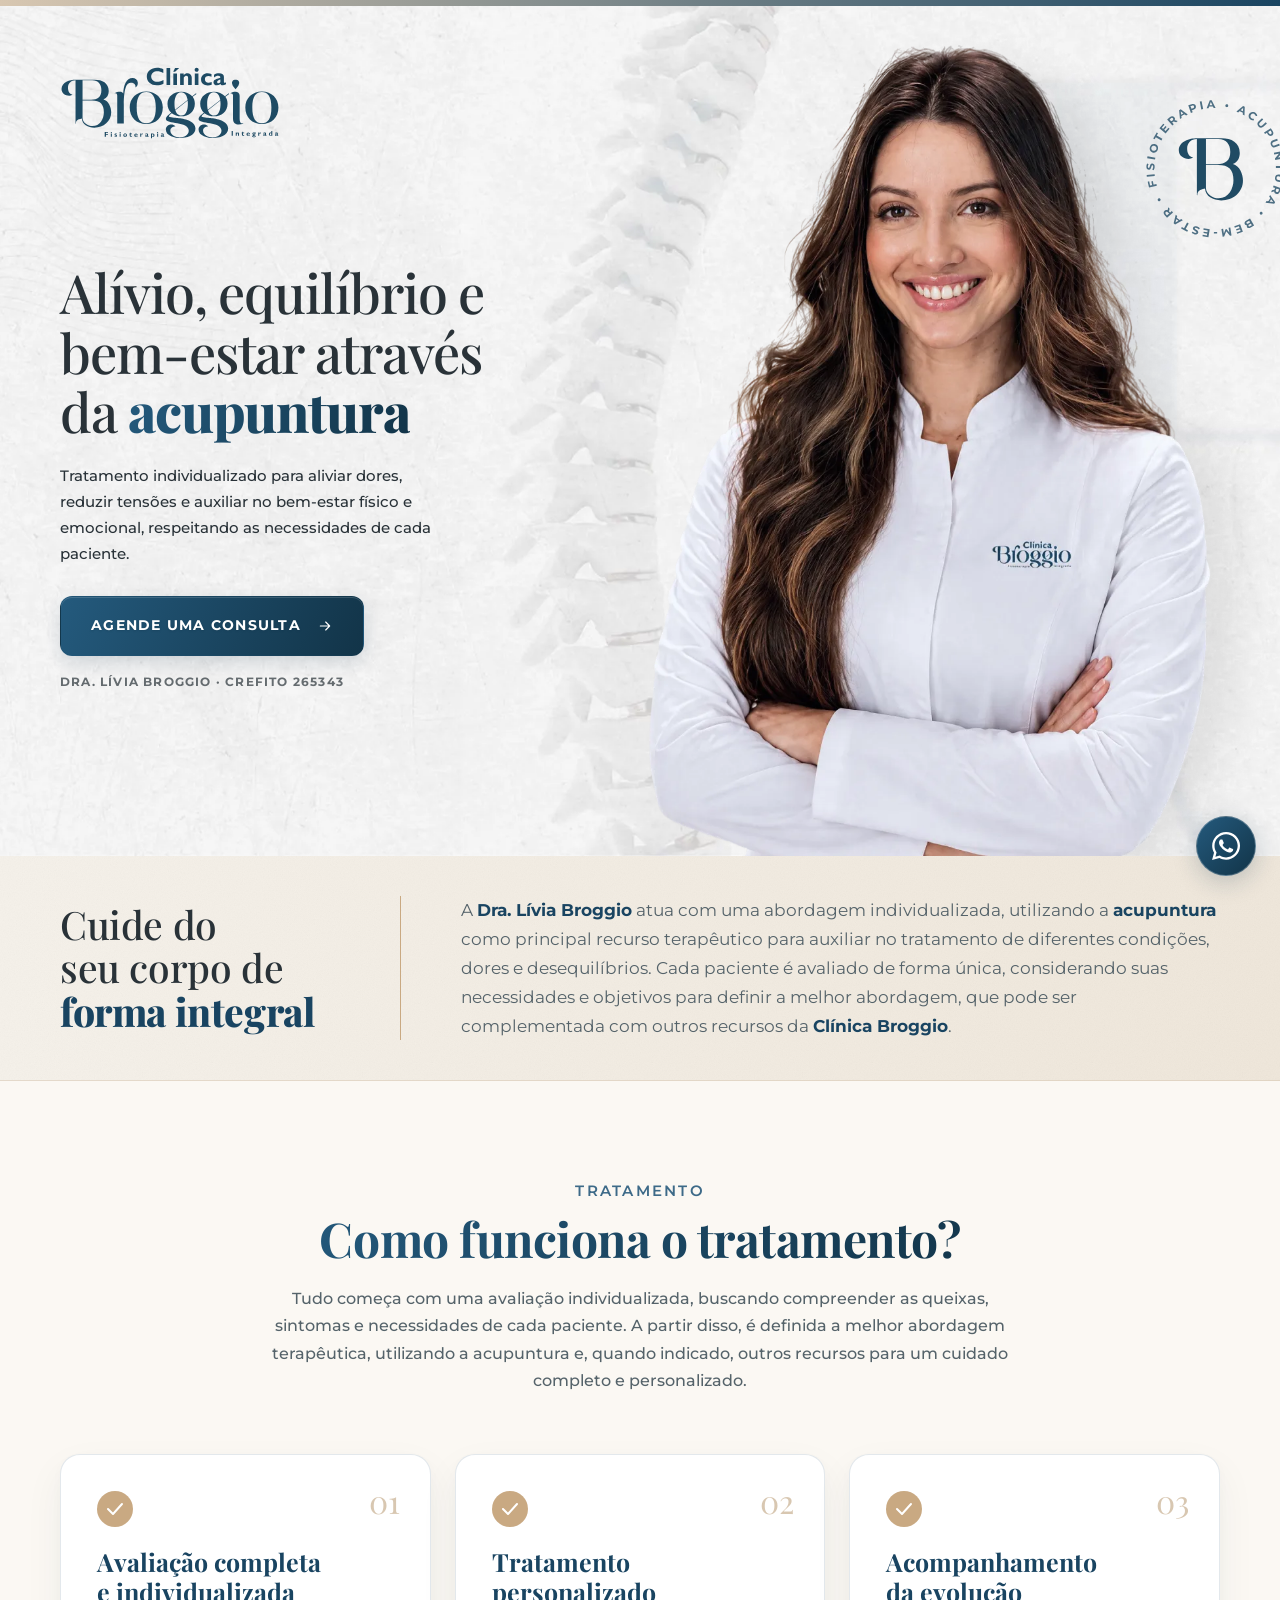
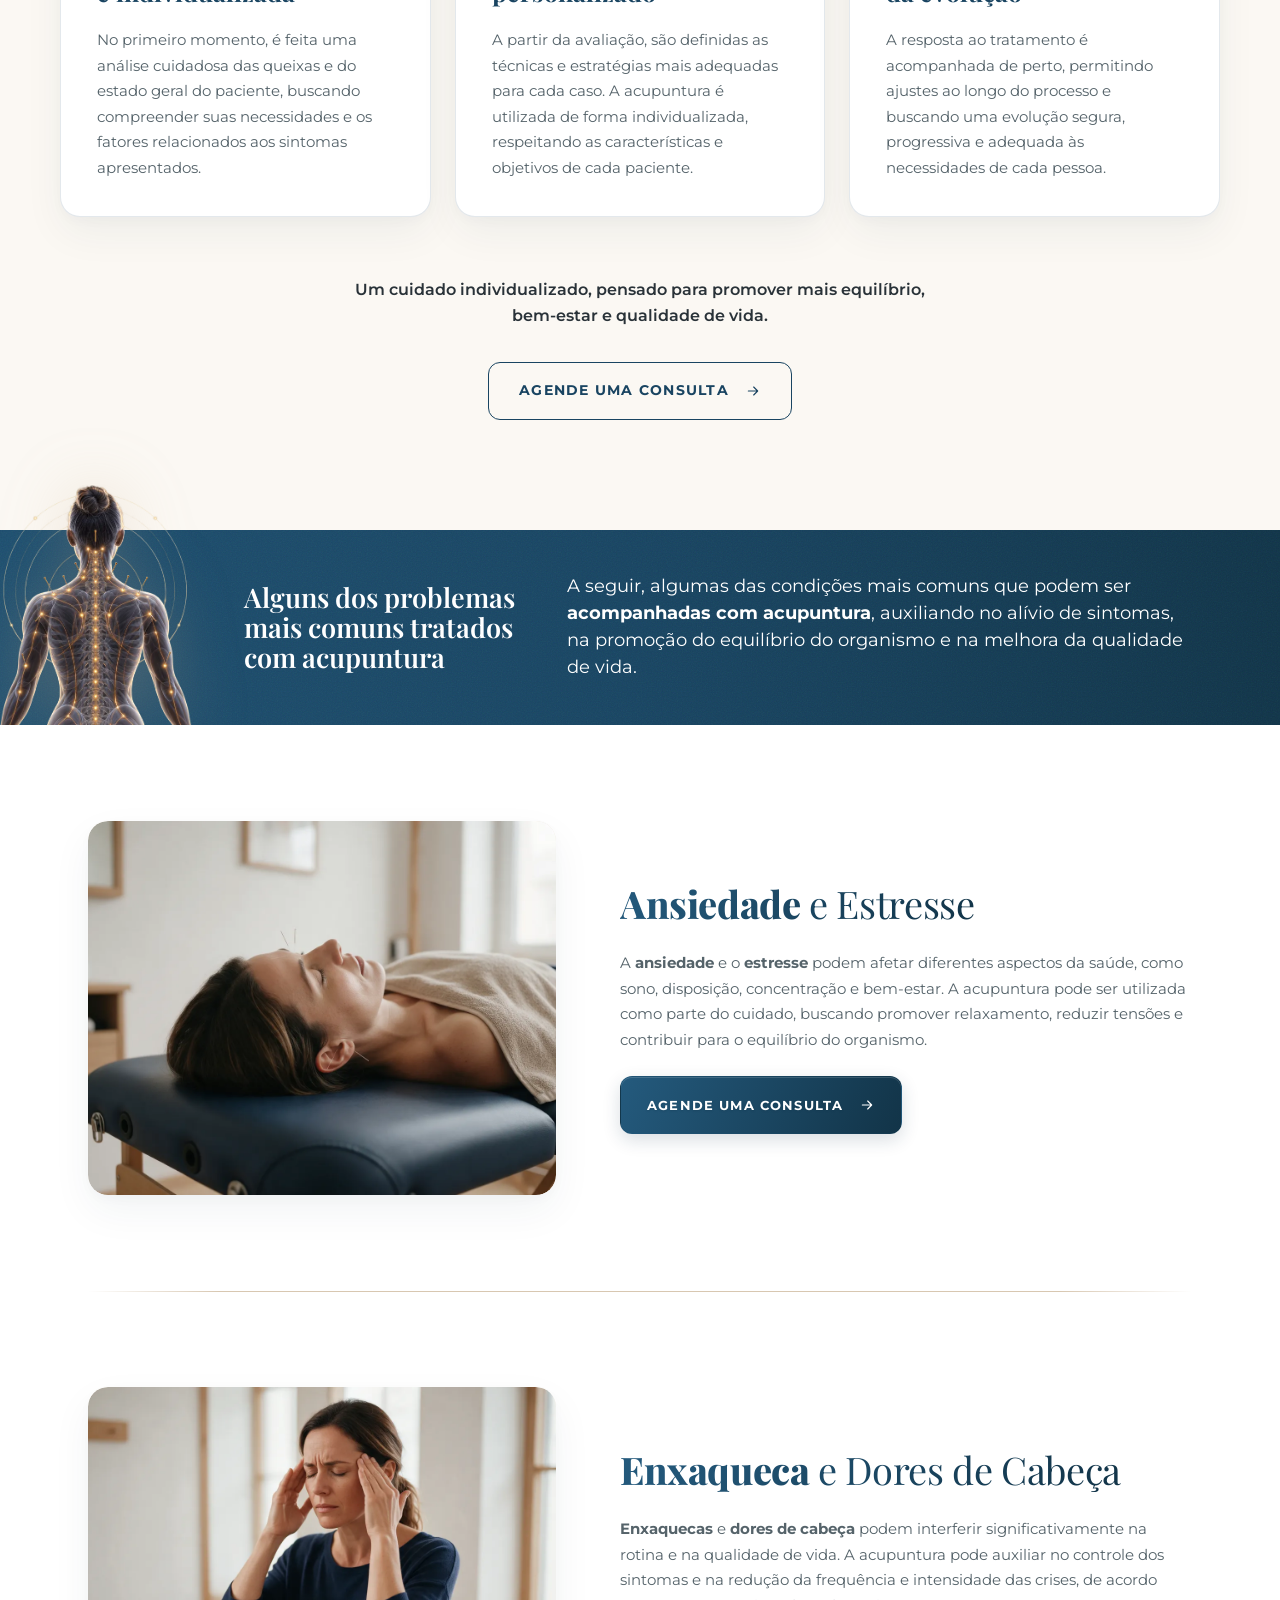
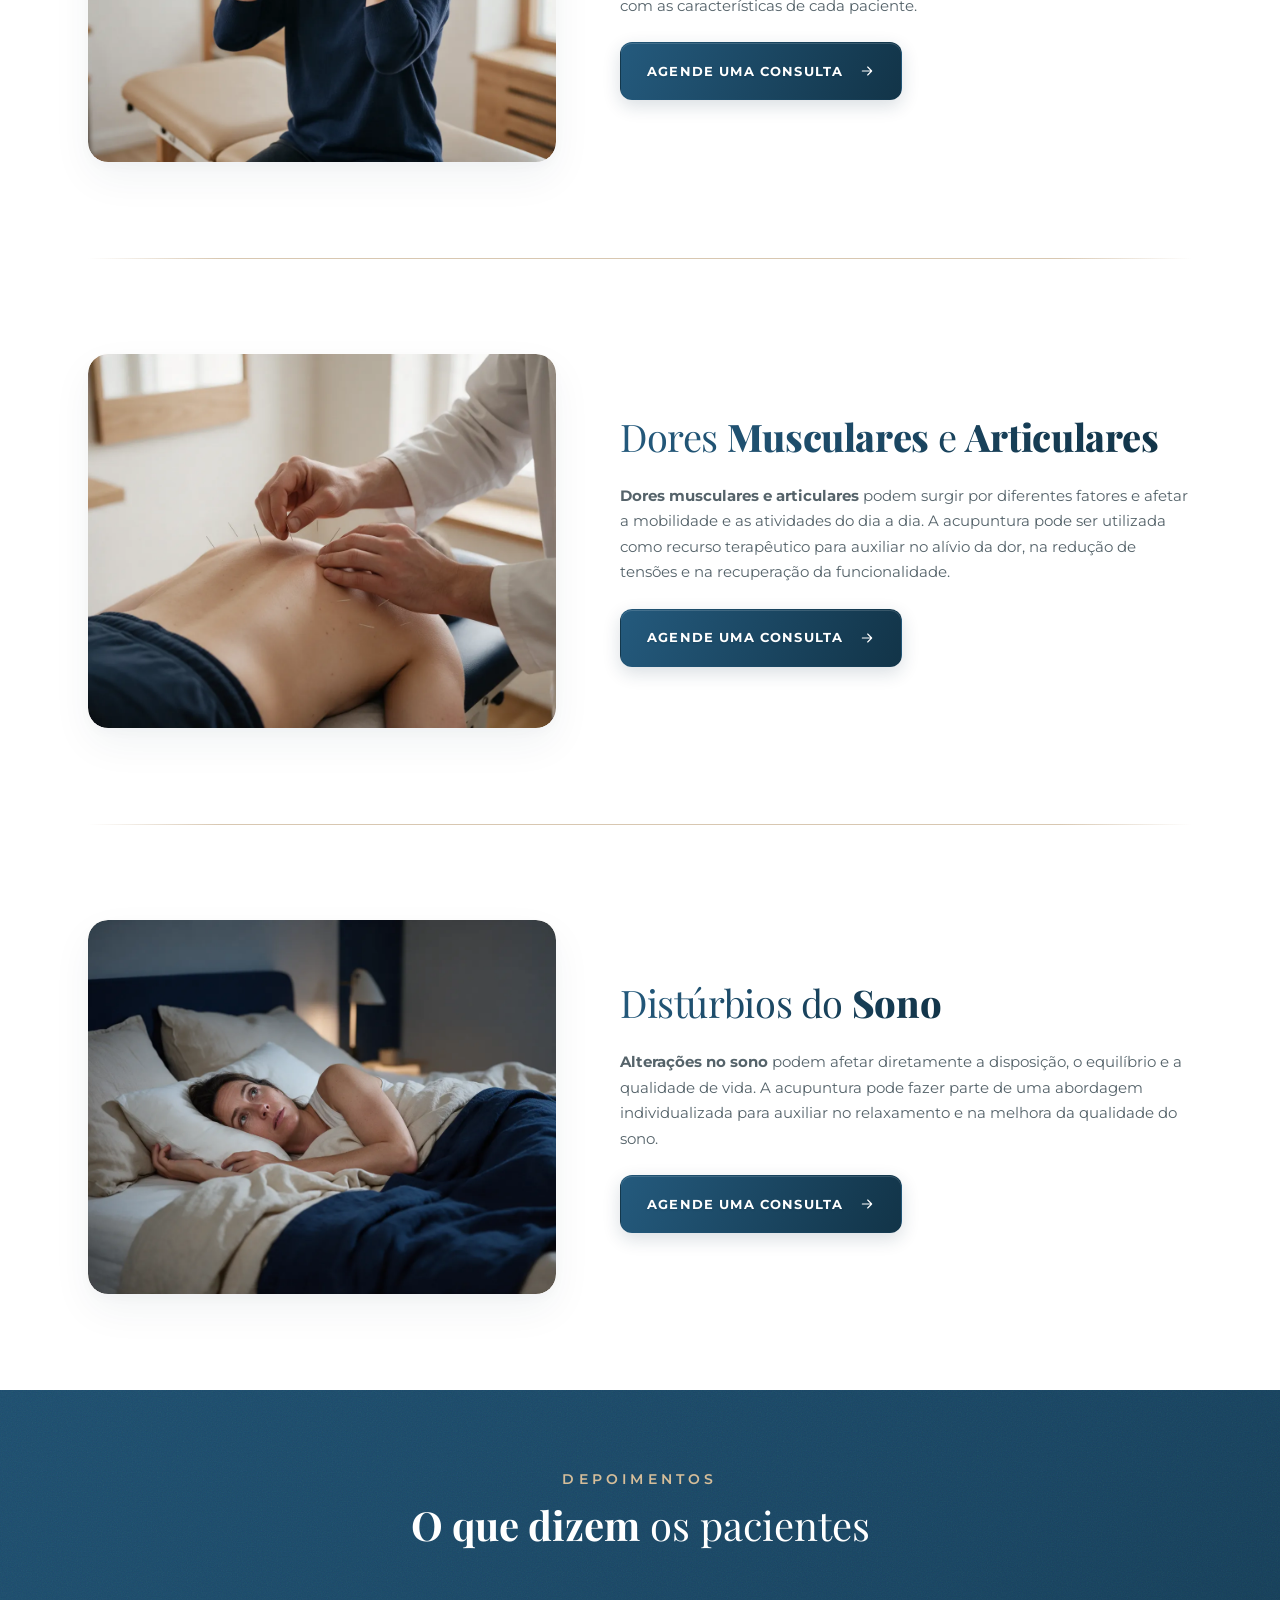
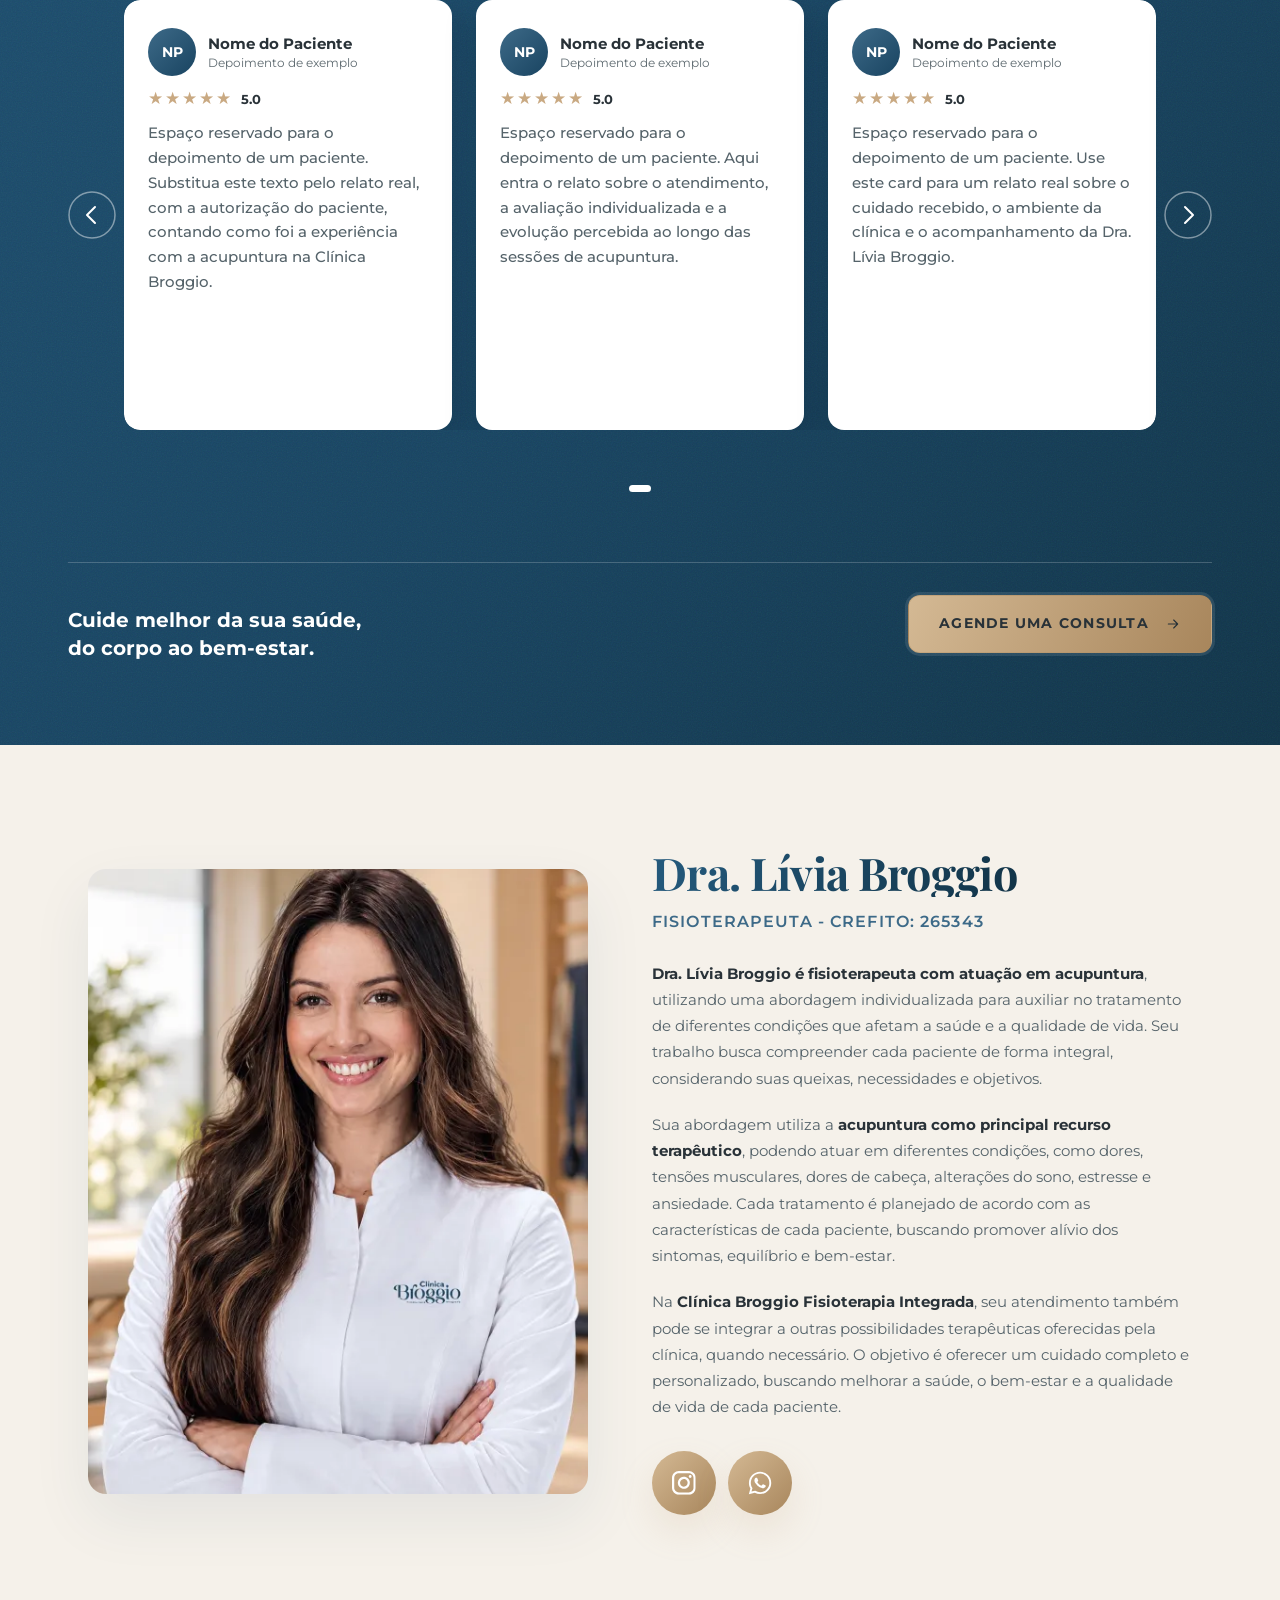
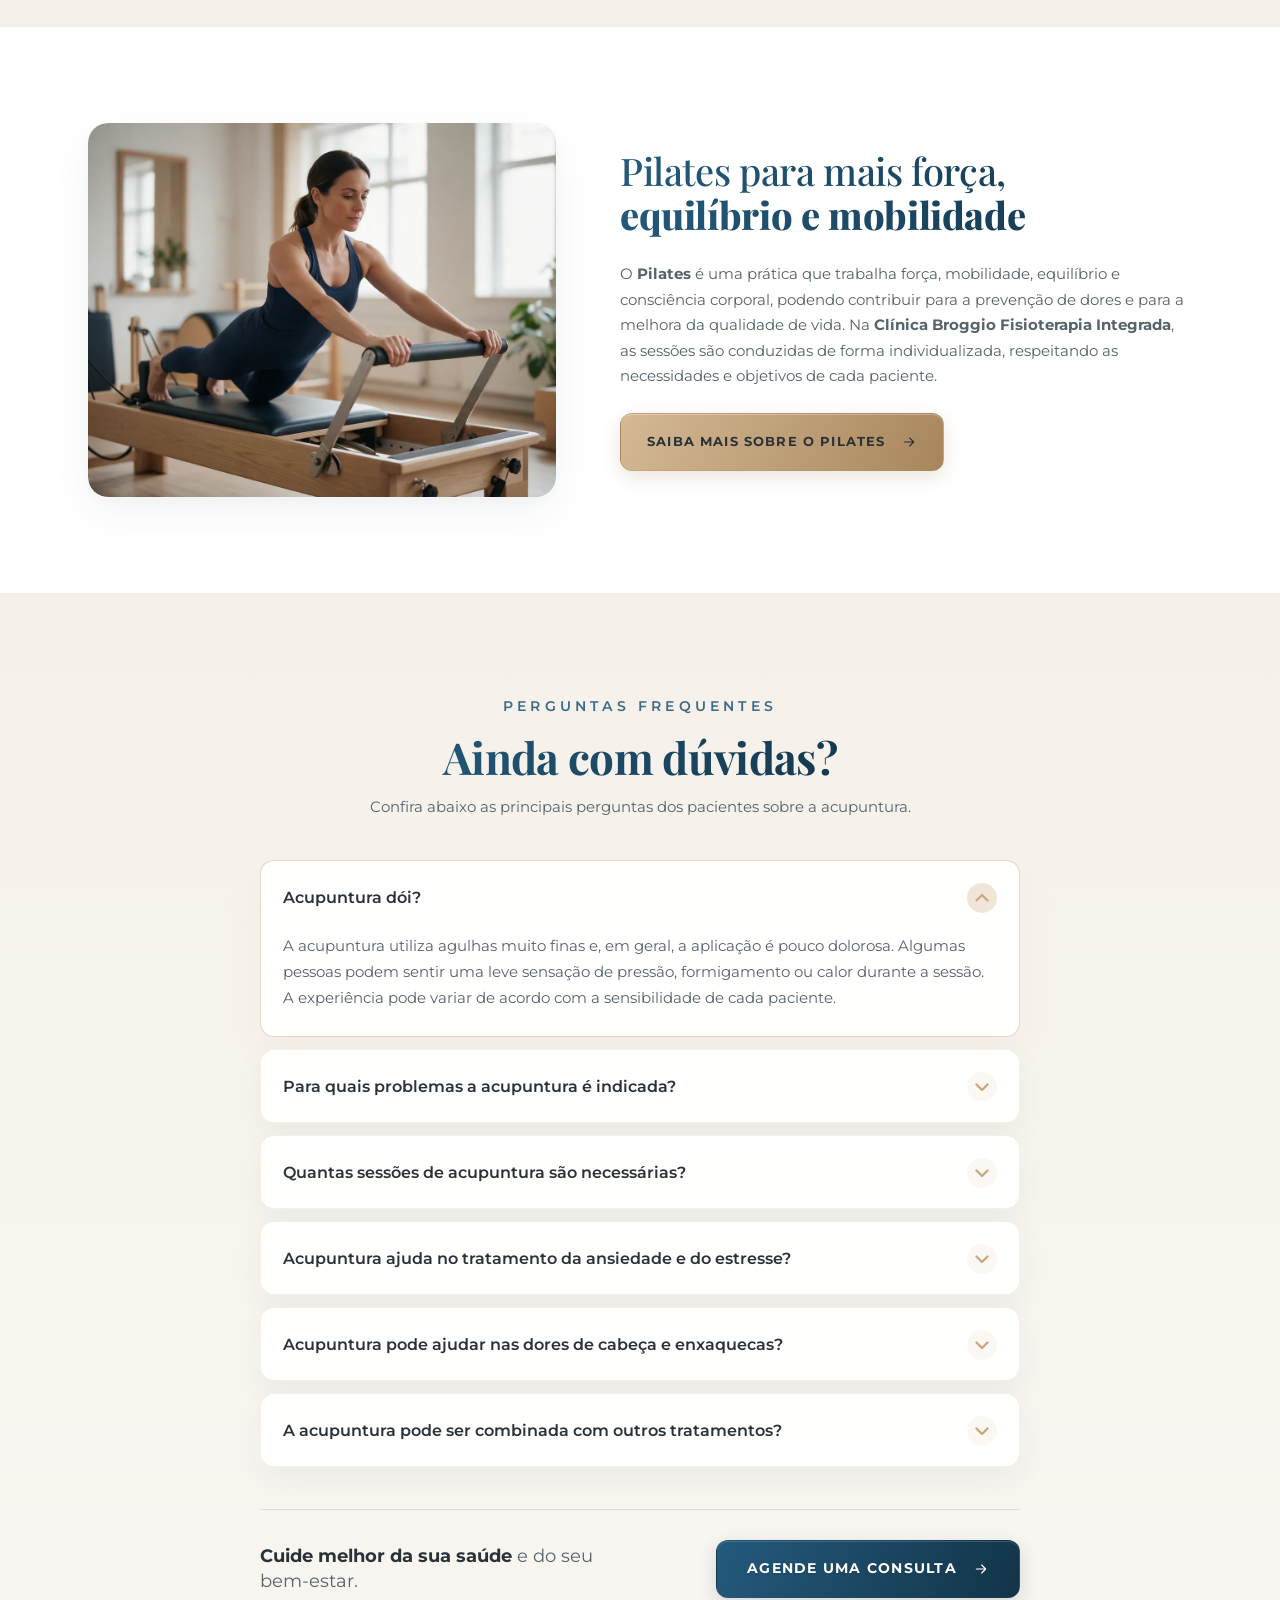
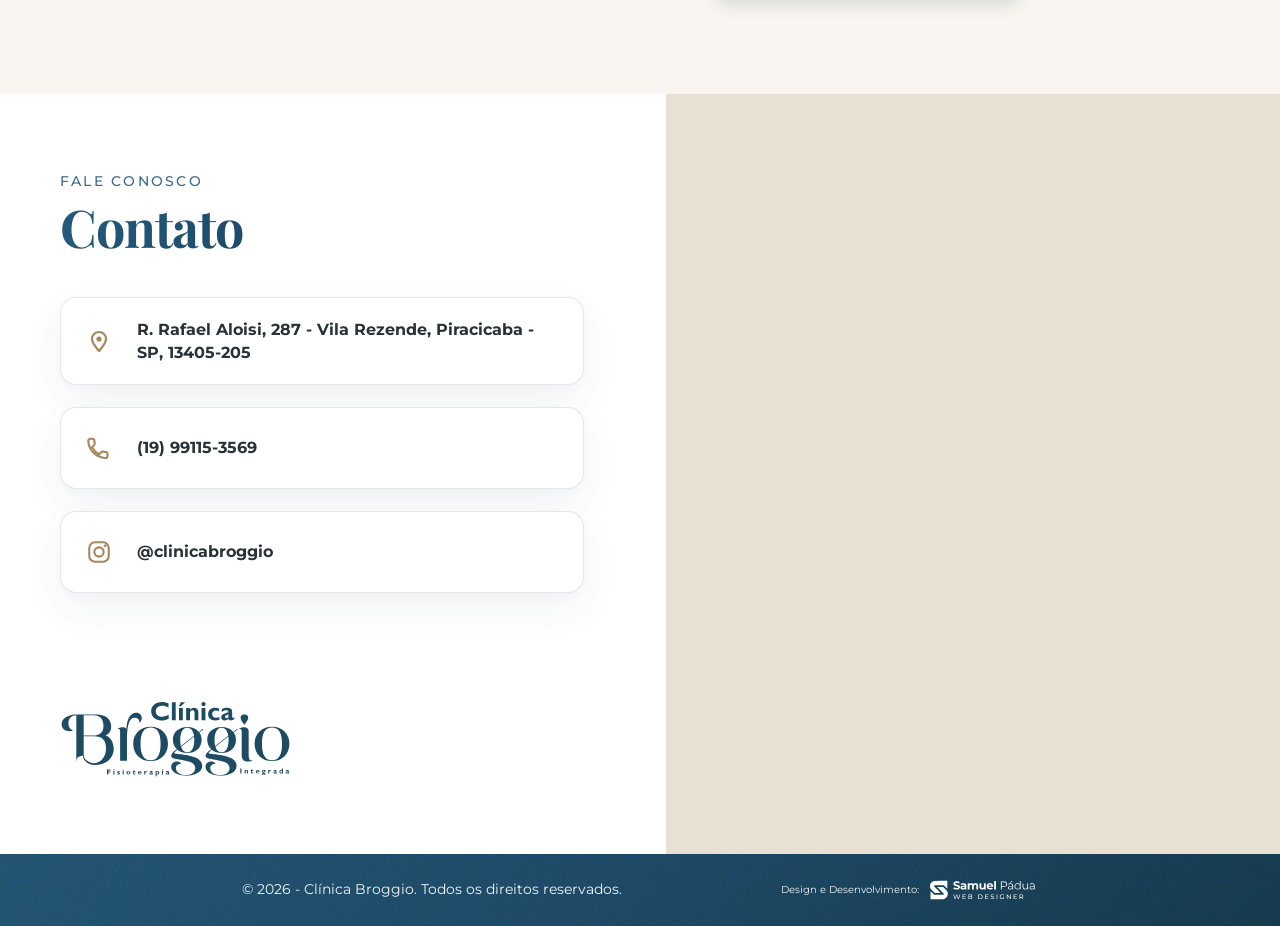
==== acupuntura/index.html @ 984a8316 "feat: página de acupuntura – Dra. Lívia Broggio - Estrutura multipágina (acupuntura/, futuras coluna" ====
<!DOCTYPE html>
<html lang="pt-BR">
<head>
  <meta charset="UTF-8">
  <meta name="viewport" content="width=device-width, initial-scale=1.0">
  <title>Acupuntura em Piracicaba | Dra. Lívia Broggio – Clínica Broggio</title>
  <meta name="description" content="Acupuntura em Piracicaba com a Dra. Lívia Broggio, fisioterapeuta (CREFITO 265343). Tratamento individualizado para ansiedade, estresse, enxaqueca, dores musculares e distúrbios do sono na Clínica Broggio, Vila Rezende.">
  <meta name="robots" content="index,follow">
  <meta property="og:locale" content="pt_BR">
  <meta property="og:type" content="website">
  <meta property="og:site_name" content="Clínica Broggio Fisioterapia Integrada">
  <meta property="og:title" content="Acupuntura em Piracicaba | Dra. Lívia Broggio – Clínica Broggio">
  <meta property="og:description" content="Alívio, equilíbrio e bem-estar através da acupuntura. Tratamento individualizado com a Dra. Lívia Broggio na Clínica Broggio, em Piracicaba - SP.">
  <meta name="twitter:card" content="summary_large_image">
  <meta name="twitter:title" content="Acupuntura em Piracicaba | Dra. Lívia Broggio – Clínica Broggio">
  <meta name="twitter:description" content="Alívio, equilíbrio e bem-estar através da acupuntura. Tratamento individualizado com a Dra. Lívia Broggio na Clínica Broggio, em Piracicaba - SP.">
  <script type="application/ld+json">
    {
      "@context": "https://schema.org",
      "@graph": [
        {
          "@type": "MedicalBusiness",
          "@id": "#business",
          "name": "Clínica Broggio Fisioterapia Integrada",
          "image": "../assets/img/acupuntura/perfil-livia.jpg",
          "telephone": "+55-19-99115-3569",
          "priceRange": "$$",
          "address": {
            "@type": "PostalAddress",
            "streetAddress": "R. Rafael Aloisi, 287 - Vila Rezende",
            "addressLocality": "Piracicaba",
            "addressRegion": "SP",
            "postalCode": "13405-205",
            "addressCountry": "BR"
          },
          "sameAs": [
            "https://www.instagram.com/clinicabroggio/"
          ]
        },
        {
          "@type": "Physician",
          "@id": "#physician",
          "name": "Dra. Lívia Broggio",
          "image": "../assets/img/acupuntura/perfil-livia.jpg",
          "medicalSpecialty": "Physiotherapy",
          "description": "Fisioterapeuta com atuação em acupuntura em Piracicaba - SP, com abordagem individualizada para dores, tensões musculares, dores de cabeça, alterações do sono, estresse e ansiedade.",
          "identifier": {
            "@type": "PropertyValue",
            "propertyID": "CREFITO",
            "value": "265343"
          },
          "worksFor": {
            "@id": "#business"
          }
        },
        {
          "@type": "FAQPage",
          "@id": "#faq",
          "mainEntity": [
            {
              "@type": "Question",
              "name": "Acupuntura dói?",
              "acceptedAnswer": {
                "@type": "Answer",
                "text": "A acupuntura utiliza agulhas muito finas e, em geral, a aplicação é pouco dolorosa. Algumas pessoas podem sentir uma leve sensação de pressão, formigamento ou calor durante a sessão. A experiência pode variar de acordo com a sensibilidade de cada paciente."
              }
            },
            {
              "@type": "Question",
              "name": "Para quais problemas a acupuntura é indicada?",
              "acceptedAnswer": {
                "@type": "Answer",
                "text": "A acupuntura pode ser utilizada como recurso terapêutico em diferentes condições, como dores musculares e articulares, tensões, dores de cabeça e enxaquecas, alterações do sono, estresse e ansiedade. A indicação é definida após a avaliação individual, considerando as queixas, o histórico e os objetivos de cada paciente."
              }
            },
            {
              "@type": "Question",
              "name": "Quantas sessões de acupuntura são necessárias?",
              "acceptedAnswer": {
                "@type": "Answer",
                "text": "O número de sessões varia de acordo com a condição tratada, o tempo de evolução dos sintomas e a resposta individual ao tratamento. Após a avaliação, é definido um plano de acompanhamento, que pode ser ajustado ao longo do processo conforme a evolução de cada paciente."
              }
            },
            {
              "@type": "Question",
              "name": "Acupuntura ajuda no tratamento da ansiedade e do estresse?",
              "acceptedAnswer": {
                "@type": "Answer",
                "text": "A acupuntura pode fazer parte do cuidado de pessoas com ansiedade e estresse, contribuindo para o relaxamento, a redução de tensões e a sensação de bem-estar. Ela atua de forma complementar e não substitui o acompanhamento médico ou psicológico quando este é necessário."
              }
            },
            {
              "@type": "Question",
              "name": "Acupuntura pode ajudar nas dores de cabeça e enxaquecas?",
              "acceptedAnswer": {
                "@type": "Answer",
                "text": "Sim. A acupuntura pode ser utilizada para auxiliar no controle das dores de cabeça e enxaquecas, buscando reduzir a frequência e a intensidade das crises. A resposta varia de pessoa para pessoa, por isso a avaliação individual é fundamental para definir a melhor abordagem."
              }
            },
            {
              "@type": "Question",
              "name": "A acupuntura pode ser combinada com outros tratamentos?",
              "acceptedAnswer": {
                "@type": "Answer",
                "text": "Sim. A acupuntura pode ser integrada a outros recursos terapêuticos, como a fisioterapia e o Pilates, e também a tratamentos médicos em andamento. Na Clínica Broggio, quando indicado, o cuidado é planejado de forma integrada para oferecer um acompanhamento mais completo."
              }
            }
          ]
        }
      ]
    }
  </script>
  <link rel="icon" type="image/svg+xml" href="../assets/brand/iso.svg">
  <link rel="preconnect" href="https://fonts.googleapis.com">
  <link rel="preconnect" href="https://fonts.gstatic.com" crossorigin>
  <link rel="preload" href="https://fonts.googleapis.com/css2?family=Montserrat:wght@400;500;600;700;800&family=Playfair+Display:wght@400;500;600;700;800&display=swap" as="style" onload="this.onload=null;this.rel='stylesheet'">
  <noscript><link rel="stylesheet" href="https://fonts.googleapis.com/css2?family=Montserrat:wght@400;500;600;700;800&family=Playfair+Display:wght@400;500;600;700;800&display=swap"></noscript>
  <link rel="stylesheet" href="../assets/css/style.css">
</head>
<body>
  <a class="skip-link" href="#conteudo">Pular para o conteúdo</a>

  <!-- Borda superior gradiente -->
  <div class="top-bar"></div>

  <!-- ======================== HERO ======================== -->
  <main id="conteudo">
  <section class="hero">
    <div class="hero-bg"></div>

    <div class="hero-inner">
      <!-- Logo -->
      <header class="hero-header">
        <img src="../assets/brand/logo.svg" class="logo" alt="Clínica Broggio Fisioterapia Integrada" width="266" height="90">
      </header>

      <!-- Conteúdo principal -->
      <div class="hero-content">

        <!-- Coluna esquerda: texto + CTA -->
        <div class="hero-left">
          <h1>
            Alívio, equilíbrio e<br>
            bem-estar através<br>
            da <span class="gradient-text">acupuntura</span>
          </h1>

          <p class="subtext">
            Tratamento individualizado para aliviar dores, reduzir tensões e auxiliar no bem-estar físico e emocional, respeitando as necessidades de cada paciente.
          </p>

          <a href="https://wa.me/5519991153569?text=Ol%C3%A1!%20Gostaria%20de%20agendar%20uma%20consulta%20de%20acupuntura%20com%20a%20Dra.%20L%C3%ADvia%20Broggio." class="btn-cta" target="_blank" rel="noopener">
            Agende uma Consulta
          </a>

          <p class="crefito">Dra. Lívia Broggio &middot; CREFITO 265343</p>
        </div>

        <!-- Coluna direita: foto -->
        <div class="hero-right">
          <div class="stamp-wrapper">
            <img src="../assets/brand/stamp-txt.svg" class="stamp-txt" alt="">
            <img src="../assets/brand/iso.svg" class="stamp-iso" alt="">
          </div>
          <picture>
            <source type="image/webp" srcset="../assets/img/acupuntura/dra-livia.webp">
            <img src="../assets/img/acupuntura/dra-livia.png" class="doctor-img" alt="Dra. Lívia Broggio, fisioterapeuta com atuação em acupuntura" width="1113" height="1251" fetchpriority="high">
          </picture>
        </div>

      </div>
    </div>
  </section>
  <!-- ======================== /HERO ======================== -->

  <!-- ======================== INTRO BLOCK ======================== -->
  <section class="intro-block">
    <div class="intro-inner">

      <div class="intro-left">
        <h2>Cuide do seu corpo de <strong>forma integral</strong></h2>
      </div>

      <div class="intro-right">
        <p>
          A <strong>Dra. Lívia Broggio</strong> atua com uma abordagem individualizada, utilizando a <strong>acupuntura</strong> como principal recurso terapêutico para auxiliar no tratamento de diferentes condições, dores e desequilíbrios. Cada paciente é avaliado de forma única, considerando suas necessidades e objetivos para definir a melhor abordagem, que pode ser complementada com outros recursos da <strong>Clínica Broggio</strong>.
        </p>
      </div>

    </div>
  </section>
  <!-- ======================== /INTRO BLOCK ======================== -->

  <!-- ======================== TREATMENT BLOCK ======================== -->
  <section class="treatment-block">
    <div class="treatment-inner">

      <div class="treatment-header">
        <span class="tagline">Tratamento</span>
        <h2 class="treatment-title">Como funciona o tratamento?</h2>
        <p class="treatment-desc">Tudo começa com uma avaliação individualizada, buscando compreender as queixas, sintomas e necessidades de cada paciente. A partir disso, é definida a melhor abordagem terapêutica, utilizando a acupuntura e, quando indicado, outros recursos para um cuidado completo e personalizado.</p>
      </div>

      <div class="cards-grid">

        <div class="card">
          <div class="card-icon">
            <svg width="36" height="36" viewBox="0 0 36 36" fill="none" xmlns="http://www.w3.org/2000/svg">
              <circle cx="18" cy="18" r="18" fill="#C9A982"/>
              <path d="M11 18l5 5 9-10" stroke="#FFFFFF" stroke-width="2" stroke-linecap="round" stroke-linejoin="round"/>
            </svg>
          </div>
          <h3>Avaliação completa <br>e individualizada</h3>
          <p>No primeiro momento, é feita uma análise cuidadosa das queixas e do estado geral do paciente, buscando compreender suas necessidades e os fatores relacionados aos sintomas apresentados.</p>
        </div>

        <div class="card">
          <div class="card-icon">
            <svg width="36" height="36" viewBox="0 0 36 36" fill="none" xmlns="http://www.w3.org/2000/svg">
              <circle cx="18" cy="18" r="18" fill="#C9A982"/>
              <path d="M11 18l5 5 9-10" stroke="#FFFFFF" stroke-width="2" stroke-linecap="round" stroke-linejoin="round"/>
            </svg>
          </div>
          <h3>Tratamento <br>personalizado</h3>
          <p>A partir da avaliação, são definidas as técnicas e estratégias mais adequadas para cada caso. A acupuntura é utilizada de forma individualizada, respeitando as características e objetivos de cada paciente.</p>
        </div>

        <div class="card">
          <div class="card-icon">
            <svg width="36" height="36" viewBox="0 0 36 36" fill="none" xmlns="http://www.w3.org/2000/svg">
              <circle cx="18" cy="18" r="18" fill="#C9A982"/>
              <path d="M11 18l5 5 9-10" stroke="#FFFFFF" stroke-width="2" stroke-linecap="round" stroke-linejoin="round"/>
            </svg>
          </div>
          <h3>Acompanhamento <br>da evolução</h3>
          <p>A resposta ao tratamento é acompanhada de perto, permitindo ajustes ao longo do processo e buscando uma evolução segura, progressiva e adequada às necessidades de cada pessoa.</p>
        </div>

      </div>

      <div class="treatment-footer">
        <p>Um cuidado individualizado, pensado para promover mais equilíbrio, <br>bem-estar e qualidade de vida.</p>
        <a href="https://wa.me/5519991153569?text=Ol%C3%A1!%20Gostaria%20de%20agendar%20uma%20consulta%20de%20acupuntura%20com%20a%20Dra.%20L%C3%ADvia%20Broggio." class="btn-cta btn-cta--center btn-cta--outline" target="_blank" rel="noopener">
          Agende uma Consulta
        </a>
      </div>

    </div>
  </section>
  <!-- ======================== /TREATMENT BLOCK ======================== -->

  <!-- ======================== PROBLEMS BLOCK ======================== -->
  <section class="problems-block">
    <div class="problems-grain"></div>

    <div class="problems-inner">
      <div class="problems-img-col">
        <picture>
          <source type="image/webp" srcset="../assets/img/acupuntura/problemas-acupuntura.webp">
          <img src="../assets/img/acupuntura/problemas-acupuntura.png" class="problems-img" alt="Pontos de acupuntura ao longo do pescoço, ombros e coluna" width="449" height="560" loading="lazy">
        </picture>
      </div>

      <h2 class="problems-headline">Alguns dos problemas<br>mais comuns tratados<br>com acupuntura</h2>

      <p class="problems-body">A seguir, algumas das condições mais comuns que podem ser <strong>acompanhadas com acupuntura</strong>, auxiliando no alívio de sintomas, na promoção do equilíbrio do organismo e na melhora da qualidade de vida.</p>
    </div>
  </section>
  <!-- ======================== /PROBLEMS BLOCK ======================== -->

  <!-- ======================== ANSIEDADE BLOCK ======================== -->
  <section class="condition-block">
    <div class="condition-inner">

      <div class="condition-media">
        <picture>
          <source type="image/webp" srcset="../assets/img/acupuntura/ansiedade.webp">
          <img src="../assets/img/acupuntura/ansiedade.jpg" class="condition-img" alt="Paciente relaxada durante sessão de acupuntura para ansiedade e estresse" width="1200" height="900" loading="lazy">
        </picture>
      </div>

      <div class="condition-text">
        <h2 class="condition-title"><strong>Ansiedade</strong> e Estresse</h2>
        <p class="condition-body">A <strong>ansiedade</strong> e o <strong>estresse</strong> podem afetar diferentes aspectos da saúde, como sono, disposição, concentração e bem-estar. A acupuntura pode ser utilizada como parte do cuidado, buscando promover relaxamento, reduzir tensões e contribuir para o equilíbrio do organismo.</p>
        <a href="https://wa.me/5519991153569?text=Ol%C3%A1!%20Gostaria%20de%20agendar%20uma%20consulta%20de%20acupuntura%20com%20a%20Dra.%20L%C3%ADvia%20Broggio." class="btn-cta" target="_blank" rel="noopener">
          Agende uma Consulta
        </a>
      </div>

    </div>
  </section>
  <!-- ======================== /ANSIEDADE BLOCK ======================== -->

  <!-- ======================== ENXAQUECA BLOCK ======================== -->
  <section class="condition-block">
    <div class="condition-inner">

      <div class="condition-media">
        <picture>
          <source type="image/webp" srcset="../assets/img/acupuntura/enxaqueca.webp">
          <img src="../assets/img/acupuntura/enxaqueca.jpg" class="condition-img" alt="Mulher com dor de cabeça pressionando as têmporas" width="1200" height="900" loading="lazy">
        </picture>
      </div>

      <div class="condition-text">
        <h2 class="condition-title"><strong>Enxaqueca</strong> e Dores de Cabeça</h2>
        <p class="condition-body"><strong>Enxaquecas</strong> e <strong>dores de cabeça</strong> podem interferir significativamente na rotina e na qualidade de vida. A acupuntura pode auxiliar no controle dos sintomas e na redução da frequência e intensidade das crises, de acordo com as características de cada paciente.</p>
        <a href="https://wa.me/5519991153569?text=Ol%C3%A1!%20Gostaria%20de%20agendar%20uma%20consulta%20de%20acupuntura%20com%20a%20Dra.%20L%C3%ADvia%20Broggio." class="btn-cta" target="_blank" rel="noopener">
          Agende uma Consulta
        </a>
      </div>

    </div>
  </section>
  <!-- ======================== /ENXAQUECA BLOCK ======================== -->

  <!-- ======================== DORES MUSCULARES BLOCK ======================== -->
  <section class="condition-block">
    <div class="condition-inner">

      <div class="condition-media">
        <picture>
          <source type="image/webp" srcset="../assets/img/acupuntura/dores-musculares.webp">
          <img src="../assets/img/acupuntura/dores-musculares.jpg" class="condition-img" alt="Aplicação de agulhas de acupuntura nos ombros e costas" width="1200" height="900" loading="lazy">
        </picture>
      </div>

      <div class="condition-text">
        <h2 class="condition-title">Dores <strong>Musculares</strong> e <strong>Articulares</strong></h2>
        <p class="condition-body"><strong>Dores musculares e articulares</strong> podem surgir por diferentes fatores e afetar a mobilidade e as atividades do dia a dia. A acupuntura pode ser utilizada como recurso terapêutico para auxiliar no alívio da dor, na redução de tensões e na recuperação da funcionalidade.</p>
        <a href="https://wa.me/5519991153569?text=Ol%C3%A1!%20Gostaria%20de%20agendar%20uma%20consulta%20de%20acupuntura%20com%20a%20Dra.%20L%C3%ADvia%20Broggio." class="btn-cta" target="_blank" rel="noopener">
          Agende uma Consulta
        </a>
      </div>

    </div>
  </section>
  <!-- ======================== /DORES MUSCULARES BLOCK ======================== -->

  <!-- ======================== SONO BLOCK ======================== -->
  <section class="condition-block">
    <div class="condition-inner">

      <div class="condition-media">
        <picture>
          <source type="image/webp" srcset="../assets/img/acupuntura/sono.webp">
          <img src="../assets/img/acupuntura/sono.jpg" class="condition-img" alt="Mulher acordada na cama durante a noite, com dificuldade para dormir" width="1200" height="900" loading="lazy">
        </picture>
      </div>

      <div class="condition-text">
        <h2 class="condition-title">Distúrbios do <strong>Sono</strong></h2>
        <p class="condition-body"><strong>Alterações no sono</strong> podem afetar diretamente a disposição, o equilíbrio e a qualidade de vida. A acupuntura pode fazer parte de uma abordagem individualizada para auxiliar no relaxamento e na melhora da qualidade do sono.</p>
        <a href="https://wa.me/5519991153569?text=Ol%C3%A1!%20Gostaria%20de%20agendar%20uma%20consulta%20de%20acupuntura%20com%20a%20Dra.%20L%C3%ADvia%20Broggio." class="btn-cta" target="_blank" rel="noopener">
          Agende uma Consulta
        </a>
      </div>

    </div>
  </section>
  <!-- ======================== /SONO BLOCK ======================== -->

  <!-- ======================== REVIEWS BLOCK ======================== -->
  <section class="reviews-block">
    <div class="reviews-grain"></div>
    <div class="reviews-inner">

      <div class="reviews-header">
        <span class="reviews-tagline">Depoimentos</span>
        <h2 class="reviews-title"><strong>O que dizem</strong> os pacientes</h2>
      </div>

      <div class="reviews-carousel" role="region" aria-roledescription="carrossel" aria-label="Depoimentos de pacientes" tabindex="0">
        <button class="carousel-btn carousel-btn--prev" aria-label="Anterior">
          <svg width="48" height="48" viewBox="0 0 48 48" fill="none" xmlns="http://www.w3.org/2000/svg">
            <circle cx="24" cy="24" r="23" stroke="rgba(255,255,255,0.45)" stroke-width="1.5"/>
            <path d="M27 16l-8 8 8 8" stroke="white" stroke-width="2" stroke-linecap="round" stroke-linejoin="round"/>
          </svg>
        </button>

        <div class="carousel-viewport">
          <div class="reviews-track">

            <!-- EXEMPLO: substituir por depoimento real (nome, iniciais e texto) -->
            <article class="review-card">
              <div class="rc-header">
                <div class="rc-avatar">NP</div>
                <div class="rc-info">
                  <strong class="rc-name">Nome do Paciente</strong>
                  <span class="rc-count">Depoimento de exemplo</span>
                </div>
              </div>
              <div class="rc-stars" aria-label="5 estrelas">
                <span class="rc-stars-icons" aria-hidden="true">★★★★★</span>
                <span class="rc-rating">5.0</span>
              </div>
              <p class="rc-text is-clamped">Espaço reservado para o depoimento de um paciente. Substitua este texto pelo relato real, com a autorização do paciente, contando como foi a experiência com a acupuntura na Clínica Broggio.</p>
              <button class="rc-read-more" type="button" data-review-open>Exibir depoimento completo</button>
              <div class="rc-full-text" hidden>
                <p>Espaço reservado para o depoimento de um paciente. Substitua este texto pelo relato real, com a autorização do paciente, contando como foi a experiência com a acupuntura na Clínica Broggio.</p>
              </div>
            </article>

            <!-- EXEMPLO: substituir por depoimento real (nome, iniciais e texto) -->
            <article class="review-card">
              <div class="rc-header">
                <div class="rc-avatar">NP</div>
                <div class="rc-info">
                  <strong class="rc-name">Nome do Paciente</strong>
                  <span class="rc-count">Depoimento de exemplo</span>
                </div>
              </div>
              <div class="rc-stars" aria-label="5 estrelas">
                <span class="rc-stars-icons" aria-hidden="true">★★★★★</span>
                <span class="rc-rating">5.0</span>
              </div>
              <p class="rc-text is-clamped">Espaço reservado para o depoimento de um paciente. Aqui entra o relato sobre o atendimento, a avaliação individualizada e a evolução percebida ao longo das sessões de acupuntura.</p>
              <button class="rc-read-more" type="button" data-review-open>Exibir depoimento completo</button>
              <div class="rc-full-text" hidden>
                <p>Espaço reservado para o depoimento de um paciente. Aqui entra o relato sobre o atendimento, a avaliação individualizada e a evolução percebida ao longo das sessões de acupuntura.</p>
              </div>
            </article>

            <!-- EXEMPLO: substituir por depoimento real (nome, iniciais e texto) -->
            <article class="review-card">
              <div class="rc-header">
                <div class="rc-avatar">NP</div>
                <div class="rc-info">
                  <strong class="rc-name">Nome do Paciente</strong>
                  <span class="rc-count">Depoimento de exemplo</span>
                </div>
              </div>
              <div class="rc-stars" aria-label="5 estrelas">
                <span class="rc-stars-icons" aria-hidden="true">★★★★★</span>
                <span class="rc-rating">5.0</span>
              </div>
              <p class="rc-text is-clamped">Espaço reservado para o depoimento de um paciente. Use este card para um relato real sobre o cuidado recebido, o ambiente da clínica e o acompanhamento da Dra. Lívia Broggio.</p>
              <button class="rc-read-more" type="button" data-review-open>Exibir depoimento completo</button>
              <div class="rc-full-text" hidden>
                <p>Espaço reservado para o depoimento de um paciente. Use este card para um relato real sobre o cuidado recebido, o ambiente da clínica e o acompanhamento da Dra. Lívia Broggio.</p>
              </div>
            </article>

          </div>
        </div>

        <button class="carousel-btn carousel-btn--next" aria-label="Próximo">
          <svg width="48" height="48" viewBox="0 0 48 48" fill="none" xmlns="http://www.w3.org/2000/svg">
            <circle cx="24" cy="24" r="23" stroke="rgba(255,255,255,0.45)" stroke-width="1.5"/>
            <path d="M21 16l8 8-8 8" stroke="white" stroke-width="2" stroke-linecap="round" stroke-linejoin="round"/>
          </svg>
        </button>
      </div>

      <div class="reviews-pagination" aria-label="Navegação dos depoimentos"></div>

      <div class="reviews-footer">
        <div class="reviews-divider"></div>
        <div class="reviews-cta-row">
          <p class="reviews-cta-text">Cuide melhor da sua saúde,<br>do corpo ao bem-estar.</p>
          <a href="https://wa.me/5519991153569?text=Ol%C3%A1!%20Gostaria%20de%20agendar%20uma%20consulta%20de%20acupuntura%20com%20a%20Dra.%20L%C3%ADvia%20Broggio." class="btn-cta btn-cta--accent" target="_blank" rel="noopener">
            Agende uma Consulta
          </a>
        </div>
      </div>

    </div>
  </section>
  <!-- ======================== /REVIEWS BLOCK ======================== -->

  <!-- ======================== PROFILE BLOCK ======================== -->
  <section class="profile-block">
    <div class="profile-inner">
      <div class="profile-media">
        <picture>
          <source type="image/webp" srcset="../assets/img/acupuntura/perfil-livia.webp">
          <img src="../assets/img/acupuntura/perfil-livia.jpg" alt="Dra. Lívia Broggio na Clínica Broggio" class="profile-image" width="531" height="860" loading="lazy">
        </picture>
      </div>

      <div class="profile-content">
        <h2 class="profile-title">Dra. Lívia Broggio</h2>
        <p class="profile-meta">FISIOTERAPEUTA - CREFITO: 265343</p>

        <div class="profile-body">
          <p><strong>Dra. Lívia Broggio é fisioterapeuta com atuação em acupuntura</strong>, utilizando uma abordagem individualizada para auxiliar no tratamento de diferentes condições que afetam a saúde e a qualidade de vida. Seu trabalho busca compreender cada paciente de forma integral, considerando suas queixas, necessidades e objetivos.</p>

          <p>Sua abordagem utiliza a <strong>acupuntura como principal recurso terapêutico</strong>, podendo atuar em diferentes condições, como dores, tensões musculares, dores de cabeça, alterações do sono, estresse e ansiedade. Cada tratamento é planejado de acordo com as características de cada paciente, buscando promover alívio dos sintomas, equilíbrio e bem-estar.</p>

          <p>Na <strong>Clínica Broggio Fisioterapia Integrada</strong>, seu atendimento também pode se integrar a outras possibilidades terapêuticas oferecidas pela clínica, quando necessário. O objetivo é oferecer um cuidado completo e personalizado, buscando melhorar a saúde, o bem-estar e a qualidade de vida de cada paciente.</p>
        </div>

        <div class="profile-socials" aria-label="Redes sociais da Clínica Broggio">
          <a href="https://www.instagram.com/clinicabroggio/" class="profile-social-btn" target="_blank" rel="noopener" aria-label="Instagram da Clínica Broggio">
            <img src="../assets/brand/ig-icon.svg" alt="" class="profile-social-icon" aria-hidden="true">
          </a>

          <a href="https://wa.me/5519991153569?text=Ol%C3%A1!%20Gostaria%20de%20agendar%20uma%20consulta%20de%20acupuntura%20com%20a%20Dra.%20L%C3%ADvia%20Broggio." class="profile-social-btn" target="_blank" rel="noopener" aria-label="WhatsApp da Clínica Broggio">
            <img src="../assets/brand/wpp-icon.svg" alt="" class="profile-social-icon" aria-hidden="true">
          </a>
        </div>
      </div>
    </div>
  </section>
  <!-- ======================== /PROFILE BLOCK ======================== -->

  <!-- ======================== PILATES (CROSS-SELL) BLOCK ======================== -->
  <section class="condition-block crosssell-block">
    <div class="condition-inner">

      <div class="condition-media">
        <picture>
          <source type="image/webp" srcset="../assets/img/acupuntura/pilates.webp">
          <img src="../assets/img/acupuntura/pilates.jpg" class="condition-img" alt="Paciente praticando Pilates no reformer da Clínica Broggio" width="1200" height="900" loading="lazy">
        </picture>
      </div>

      <div class="condition-text">
        <h2 class="condition-title">Pilates para mais força, <strong>equilíbrio e mobilidade</strong></h2>
        <p class="condition-body">O <strong>Pilates</strong> é uma prática que trabalha força, mobilidade, equilíbrio e consciência corporal, podendo contribuir para a prevenção de dores e para a melhora da qualidade de vida. Na <strong>Clínica Broggio Fisioterapia Integrada</strong>, as sessões são conduzidas de forma individualizada, respeitando as necessidades e objetivos de cada paciente.</p>
        <!-- TODO: trocar o href para ../pilates/ quando a página de Pilates estiver no ar -->
        <a href="https://wa.me/5519991153569?text=Ol%C3%A1!%20Gostaria%20de%20saber%20mais%20sobre%20o%20Pilates%20da%20Cl%C3%ADnica%20Broggio." class="btn-cta btn-cta--accent" target="_blank" rel="noopener">
          Saiba mais sobre o Pilates
        </a>
      </div>

    </div>
  </section>
  <!-- ======================== /PILATES (CROSS-SELL) BLOCK ======================== -->

  <!-- ======================== FAQ BLOCK ======================== -->
  <section class="faq-block">
    <div class="faq-inner">
      <div class="faq-header">
        <span class="faq-tagline">Perguntas Frequentes</span>
        <h2 class="faq-title">Ainda com dúvidas?</h2>
        <p class="faq-subtitle">Confira abaixo as principais perguntas dos pacientes sobre a acupuntura.</p>
      </div>

      <div class="faq-list">
        <article class="faq-item is-open">
          <button class="faq-question" type="button" aria-expanded="true">
            <span>Acupuntura dói?</span>
            <span class="faq-icon" aria-hidden="true">
              <svg width="22" height="22" viewBox="0 0 22 22" fill="none" xmlns="http://www.w3.org/2000/svg">
                <path d="M5.5 8.5L11 14L16.5 8.5" stroke="currentColor" stroke-width="2.4" stroke-linecap="round" stroke-linejoin="round"/>
              </svg>
            </span>
          </button>
          <div class="faq-answer">
            <div class="faq-answer-inner">
              <p>A acupuntura utiliza agulhas muito finas e, em geral, a aplicação é pouco dolorosa. Algumas pessoas podem sentir uma leve sensação de pressão, formigamento ou calor durante a sessão. A experiência pode variar de acordo com a sensibilidade de cada paciente.</p>
            </div>
          </div>
        </article>

        <article class="faq-item">
          <button class="faq-question" type="button" aria-expanded="false">
            <span>Para quais problemas a acupuntura é indicada?</span>
            <span class="faq-icon" aria-hidden="true">
              <svg width="22" height="22" viewBox="0 0 22 22" fill="none" xmlns="http://www.w3.org/2000/svg">
                <path d="M5.5 8.5L11 14L16.5 8.5" stroke="currentColor" stroke-width="2.4" stroke-linecap="round" stroke-linejoin="round"/>
              </svg>
            </span>
          </button>
          <div class="faq-answer">
            <div class="faq-answer-inner">
              <p>A acupuntura pode ser utilizada como recurso terapêutico em diferentes condições, como dores musculares e articulares, tensões, dores de cabeça e enxaquecas, alterações do sono, estresse e ansiedade. A indicação é definida após a avaliação individual, considerando as queixas, o histórico e os objetivos de cada paciente.</p>
            </div>
          </div>
        </article>

        <article class="faq-item">
          <button class="faq-question" type="button" aria-expanded="false">
            <span>Quantas sessões de acupuntura são necessárias?</span>
            <span class="faq-icon" aria-hidden="true">
              <svg width="22" height="22" viewBox="0 0 22 22" fill="none" xmlns="http://www.w3.org/2000/svg">
                <path d="M5.5 8.5L11 14L16.5 8.5" stroke="currentColor" stroke-width="2.4" stroke-linecap="round" stroke-linejoin="round"/>
              </svg>
            </span>
          </button>
          <div class="faq-answer">
            <div class="faq-answer-inner">
              <p>O número de sessões varia de acordo com a condição tratada, o tempo de evolução dos sintomas e a resposta individual ao tratamento. Após a avaliação, é definido um plano de acompanhamento, que pode ser ajustado ao longo do processo conforme a evolução de cada paciente.</p>
            </div>
          </div>
        </article>

        <article class="faq-item">
          <button class="faq-question" type="button" aria-expanded="false">
            <span>Acupuntura ajuda no tratamento da ansiedade e do estresse?</span>
            <span class="faq-icon" aria-hidden="true">
              <svg width="22" height="22" viewBox="0 0 22 22" fill="none" xmlns="http://www.w3.org/2000/svg">
                <path d="M5.5 8.5L11 14L16.5 8.5" stroke="currentColor" stroke-width="2.4" stroke-linecap="round" stroke-linejoin="round"/>
              </svg>
            </span>
          </button>
          <div class="faq-answer">
            <div class="faq-answer-inner">
              <p>A acupuntura pode fazer parte do cuidado de pessoas com ansiedade e estresse, contribuindo para o relaxamento, a redução de tensões e a sensação de bem-estar. Ela atua de forma complementar e não substitui o acompanhamento médico ou psicológico quando este é necessário.</p>
            </div>
          </div>
        </article>

        <article class="faq-item">
          <button class="faq-question" type="button" aria-expanded="false">
            <span>Acupuntura pode ajudar nas dores de cabeça e enxaquecas?</span>
            <span class="faq-icon" aria-hidden="true">
              <svg width="22" height="22" viewBox="0 0 22 22" fill="none" xmlns="http://www.w3.org/2000/svg">
                <path d="M5.5 8.5L11 14L16.5 8.5" stroke="currentColor" stroke-width="2.4" stroke-linecap="round" stroke-linejoin="round"/>
              </svg>
            </span>
          </button>
          <div class="faq-answer">
            <div class="faq-answer-inner">
              <p>Sim. A acupuntura pode ser utilizada para auxiliar no controle das dores de cabeça e enxaquecas, buscando reduzir a frequência e a intensidade das crises. A resposta varia de pessoa para pessoa, por isso a avaliação individual é fundamental para definir a melhor abordagem.</p>
            </div>
          </div>
        </article>

        <article class="faq-item">
          <button class="faq-question" type="button" aria-expanded="false">
            <span>A acupuntura pode ser combinada com outros tratamentos?</span>
            <span class="faq-icon" aria-hidden="true">
              <svg width="22" height="22" viewBox="0 0 22 22" fill="none" xmlns="http://www.w3.org/2000/svg">
                <path d="M5.5 8.5L11 14L16.5 8.5" stroke="currentColor" stroke-width="2.4" stroke-linecap="round" stroke-linejoin="round"/>
              </svg>
            </span>
          </button>
          <div class="faq-answer">
            <div class="faq-answer-inner">
              <p>Sim. A acupuntura pode ser integrada a outros recursos terapêuticos, como a fisioterapia e o Pilates, e também a tratamentos médicos em andamento. Na Clínica Broggio, quando indicado, o cuidado é planejado de forma integrada para oferecer um acompanhamento mais completo.</p>
            </div>
          </div>
        </article>
      </div>

      <div class="faq-footer">
        <div class="faq-divider"></div>
        <div class="faq-cta-row">
          <p class="faq-cta-text"><strong>Cuide melhor da sua saúde</strong> e do seu bem-estar.</p>
          <a href="https://wa.me/5519991153569?text=Ol%C3%A1!%20Gostaria%20de%20agendar%20uma%20consulta%20de%20acupuntura%20com%20a%20Dra.%20L%C3%ADvia%20Broggio." class="btn-cta" target="_blank" rel="noopener">
            Agende uma Consulta
          </a>
        </div>
      </div>
    </div>
  </section>
  <!-- ======================== /FAQ BLOCK ======================== -->

  <!-- ======================== CONTACT BLOCK ======================== -->
  <section class="contact-block">
    <div class="contact-inner">
      <div class="contact-panel">
        <div class="contact-header">
          <span class="contact-tagline">Fale Conosco</span>
          <h2 class="contact-title">Contato</h2>
        </div>

        <div class="contact-cards">
          <a href="https://maps.google.com/?q=R.%20Rafael%20Aloisi,%20287%20-%20Vila%20Rezende,%20Piracicaba%20-%20SP,%2013405-205" class="contact-card contact-card--featured" target="_blank" rel="noopener" aria-label="Abrir endereço no mapa">
            <span class="contact-card-icon" aria-hidden="true">
              <svg width="28" height="28" viewBox="0 0 28 28" fill="none" xmlns="http://www.w3.org/2000/svg">
                <path d="M14 24C17.5 19.7 21 16.5 21 11.8C21 7.9 17.9 5 14 5C10.1 5 7 7.9 7 11.8C7 16.5 10.5 19.7 14 24Z" stroke="currentColor" stroke-width="2.2" stroke-linejoin="round"/>
                <circle cx="14" cy="12" r="2.6" fill="currentColor"/>
              </svg>
            </span>
            <span class="contact-card-text">R. Rafael Aloisi, 287 - Vila Rezende, Piracicaba - SP, 13405-205</span>
          </a>

          <a href="https://wa.me/5519991153569?text=Ol%C3%A1!%20Gostaria%20de%20agendar%20uma%20consulta%20de%20acupuntura%20com%20a%20Dra.%20L%C3%ADvia%20Broggio." class="contact-card" target="_blank" rel="noopener" aria-label="Falar no telefone ou WhatsApp">
            <span class="contact-card-icon" aria-hidden="true">
              <svg width="28" height="28" viewBox="0 0 28 28" fill="none" xmlns="http://www.w3.org/2000/svg">
                <path d="M20.7149 17.9587L17.9699 17.6454C17.3107 17.57 16.6624 17.7971 16.1849 18.263L14.1966 20.2514C11.1382 18.6952 8.62822 16.1966 7.07201 13.1267L9.07199 11.1267C9.53782 10.6608 9.76491 10.0126 9.68949 9.35339L9.37616 6.6317C9.24782 5.55628 8.34782 4.75 7.26074 4.75H5.38907C4.18574 4.75 3.18574 5.75 3.26074 6.95339C3.83066 16.1267 11.173 23.4574 20.3349 24.0273C21.5382 24.1027 22.5382 23.1027 22.5382 21.8993V20.0277C22.55 18.9523 21.7907 18.0871 20.7149 17.9587Z" stroke="currentColor" stroke-width="2.1" stroke-linejoin="round"/>
              </svg>
            </span>
            <span class="contact-card-text">(19) 99115-3569</span>
          </a>

          <a href="https://www.instagram.com/clinicabroggio/" class="contact-card" target="_blank" rel="noopener" aria-label="Abrir Instagram">
            <span class="contact-card-icon" aria-hidden="true">
              <svg width="28" height="28" viewBox="0 0 28 28" fill="none" xmlns="http://www.w3.org/2000/svg">
                <rect x="4.25" y="4.25" width="19.5" height="19.5" rx="5.75" stroke="currentColor" stroke-width="2.1"/>
                <circle cx="14" cy="14" r="4.65" stroke="currentColor" stroke-width="2.1"/>
                <circle cx="20.2" cy="7.8" r="1.4" fill="currentColor"/>
              </svg>
            </span>
            <span class="contact-card-text">@clinicabroggio</span>
          </a>
        </div>

        <div class="contact-brand">
          <img src="../assets/brand/logo.svg" alt="Clínica Broggio Fisioterapia Integrada" class="contact-logo" width="266" height="90" loading="lazy">
        </div>
      </div>

      <div class="contact-map-wrap" id="map-wrap">
        <button class="map-facade" id="map-facade" type="button" aria-label="Carregar mapa da Clínica Broggio">
          <span class="map-facade-btn">
            <svg width="20" height="20" viewBox="0 0 24 24" fill="none" aria-hidden="true"><path d="M12 2C8.13 2 5 5.13 5 9c0 5.25 7 13 7 13s7-7.75 7-13c0-3.87-3.13-7-7-7z" fill="currentColor"/><circle cx="12" cy="9" r="2.5" fill="white"/></svg>
            Ver no mapa
          </span>
        </button>
      </div>
    </div>
  </section>
  <!-- ======================== /CONTACT BLOCK ======================== -->
  </main>

  <!-- ======================== FOOTER ======================== -->
  <footer class="site-footer">
    <div class="site-footer-grain"></div>
    <div class="site-footer-inner">
      <p class="site-footer-copy">© <span id="footer-year"></span> - Clínica Broggio. Todos os direitos reservados.</p>

      <a href="https://samuelpadua.com.br/" class="site-footer-credit" target="_blank" rel="noopener" aria-label="Design e Desenvolvimento por Samuel Pádua Web Designer">
        <span class="site-footer-credit-text">Design e Desenvolvimento:</span>
        <img src="../assets/brand/logo-samuel.svg" alt="Samuel Pádua Web Designer" class="site-footer-credit-logo">
      </a>
    </div>
  </footer>
  <!-- ======================== /FOOTER ======================== -->

  <!-- WhatsApp flutuante -->
  <a href="https://wa.me/5519991153569?text=Ol%C3%A1!%20Gostaria%20de%20agendar%20uma%20consulta%20de%20acupuntura%20com%20a%20Dra.%20L%C3%ADvia%20Broggio." class="whatsapp-float" target="_blank" rel="noopener" aria-label="Fale pelo WhatsApp">
    <span class="wpp-badge">Agende pelo WhatsApp</span>
    <svg width="30" height="30" viewBox="0 0 57 57" fill="none" xmlns="http://www.w3.org/2000/svg">
      <path fill-rule="evenodd" clip-rule="evenodd" d="M47.4216 9.51921C42.4222 4.51401 35.7735 1.75635 28.6904 1.75342C14.0949 1.75342 2.21626 13.6317 2.21039 28.2311C2.20844 32.8981 3.42761 37.4539 5.74495 41.4695L1.98828 55.1909L16.0257 51.5086C19.8936 53.6185 24.2481 54.7304 28.6796 54.7317H28.6907C43.2846 54.7317 55.1645 42.8524 55.1701 28.2523C55.173 21.1767 52.4212 14.5241 47.4216 9.51921ZM28.6904 50.2598H28.6813C24.7322 50.2581 20.8591 49.1968 17.4794 47.1919L16.6761 46.7148L8.34605 48.9L10.5695 40.7784L10.046 39.9457C7.84279 36.4415 6.67939 32.3913 6.68135 28.2328C6.68592 16.0981 16.5593 6.22568 28.6992 6.22568C34.5779 6.22763 40.1039 8.51986 44.2592 12.68C48.4144 16.8401 50.7014 22.3698 50.6994 28.2507C50.6942 40.3863 40.8215 50.2598 28.6904 50.2598ZM40.7628 33.7761C40.1013 33.4448 36.8482 31.8446 36.2416 31.6235C35.6356 31.4027 35.194 31.2928 34.7533 31.9549C34.312 32.617 33.0443 34.1075 32.6581 34.5488C32.2719 34.9904 31.8864 35.0459 31.2246 34.7145C30.5629 34.3834 28.4311 33.6845 25.9037 31.4304C23.937 29.676 22.6092 27.5094 22.223 26.8473C21.8375 26.1845 22.2198 25.861 22.5133 25.497C23.2296 24.6075 23.9468 23.6751 24.1673 23.2338C24.3881 22.7922 24.2775 22.4057 24.1118 22.0746C23.9468 21.7436 22.6236 18.4869 22.0724 17.1617C21.5348 15.8721 20.9898 16.0463 20.5834 16.026C20.1979 16.0068 19.7566 16.0029 19.3154 16.0029C18.8744 16.0029 18.1575 16.1682 17.5508 16.831C16.9445 17.4934 15.2355 19.0939 15.2355 22.3505C15.2355 25.6072 17.6063 28.7533 17.937 29.1949C18.2677 29.6365 22.6027 36.3195 29.2396 39.1851C30.8182 39.8674 32.0505 40.2741 33.0116 40.5791C34.5968 41.0827 36.0387 41.0116 37.1789 40.8413C38.4503 40.6512 41.0932 39.2406 41.645 37.6952C42.1962 36.1496 42.1962 34.825 42.0305 34.5488C41.8655 34.2729 41.4242 34.1075 40.7628 33.7761Z" fill="white"/>
    </svg>
  </a>

  <!-- Modal de depoimento completo -->
  <div class="review-modal" id="review-modal" hidden role="dialog" aria-modal="true" aria-labelledby="review-modal-title">
    <div class="review-modal__backdrop" data-review-close></div>
    <article class="review-modal__panel" tabindex="-1">
      <button class="review-modal__close" type="button" data-review-close aria-label="Fechar depoimento completo">&times;</button>
      <div class="review-modal__header">
        <div class="review-modal__avatar"></div>
        <div>
          <h3 class="review-modal__title" id="review-modal-title"></h3>
          <p class="review-modal__meta">Depoimento de paciente</p>
        </div>
      </div>
      <div class="review-modal__stars" aria-label="5 estrelas">
        <span aria-hidden="true">★★★★★</span>
        <strong>5.0</strong>
      </div>
      <div class="review-modal__body"></div>
    </article>
  </div>
  <script>
    (function () {
      var track = document.querySelector('.reviews-track');
      if (!track) return;
      var originalCards = Array.from(track.querySelectorAll('.review-card')).map(function (card) {
        return card.cloneNode(true);
      });
      var viewport = track.closest('.carousel-viewport');
      var carousel = track.closest('.reviews-carousel');
      var motionPreference = window.matchMedia('(prefers-reduced-motion: reduce)');
      var isInView = !('IntersectionObserver' in window);
      var isHovered = false;
      var isTransitioning = false;
      var pagination = document.querySelector('.reviews-pagination');
      var prevBtn = document.querySelector('.carousel-btn--prev');
      var nextBtn = document.querySelector('.carousel-btn--next');
      var total = originalCards.length;
      var perView = 3;
      var gap = 24;
      var cloneCount = Math.min(perView, total);
      var autoPlayDelay = 8000;
      var current = 0;
      var virtualIndex = cloneCount;
      var cardWidth = 0;
      var renderedCards = [];
      var pageStops = [];
      var autoPlayId = null;
      var transitionMs = 420;

      function getMaxIndex() {
        return Math.max(0, total - perView);
      }

      function getPerView() {
        var viewportWidth = window.innerWidth;
        if (viewportWidth <= 680) return 1;
        if (viewportWidth <= 1080) return 2;
        return 3;
      }

      function normalizeIndex(index) {
        return ((index % total) + total) % total;
      }

      function rebuildTrack() {
        track.innerHTML = '';

        originalCards.slice(total - cloneCount).forEach(function (card) {
          var clone = card.cloneNode(true);
          clone.setAttribute('aria-hidden', 'true');
          track.appendChild(clone);
        });

        originalCards.forEach(function (card) {
          track.appendChild(card.cloneNode(true));
        });

        originalCards.slice(0, cloneCount).forEach(function (card) {
          var clone = card.cloneNode(true);
          clone.setAttribute('aria-hidden', 'true');
          track.appendChild(clone);
        });

        renderedCards = Array.from(track.querySelectorAll('.review-card'));
      }

      function buildPageStops() {
        var maxIndex = getMaxIndex();
        pageStops = [];

        for (var i = 0; i <= maxIndex; i += perView) {
          pageStops.push(i);
        }

        if (!pageStops.length || pageStops[pageStops.length - 1] !== maxIndex) {
          pageStops.push(maxIndex);
        }
      }

      function renderPagination() {
        if (!pagination) return;
        pagination.innerHTML = '';

        pageStops.forEach(function (stop, index) {
          var dot = document.createElement('button');
          dot.type = 'button';
          dot.className = 'reviews-dot';
          dot.setAttribute('aria-label', 'Ir para o grupo ' + (index + 1) + ' de depoimentos');
          dot.addEventListener('click', function () {
            goTo(stop);
            restartAutoPlay();
          });
          pagination.appendChild(dot);
        });
      }

      function updatePagination() {
        if (!pagination) return;
        var dots = Array.from(pagination.querySelectorAll('.reviews-dot'));
        var activeIndex = 0;

        pageStops.forEach(function (stop, index) {
          if (current >= stop) activeIndex = index;
        });

        dots.forEach(function (dot, index) {
          var isActive = index === activeIndex;
          dot.classList.toggle('is-active', isActive);
          dot.setAttribute('aria-pressed', isActive ? 'true' : 'false');
        });
      }

      function stopAutoPlay() {
        if (autoPlayId) {
          window.clearInterval(autoPlayId);
          autoPlayId = null;
        }
      }

      function startAutoPlay() {
        stopAutoPlay();
        if (total <= perView || motionPreference.matches || document.hidden || !isInView || isHovered || carousel.contains(document.activeElement) || pagination.contains(document.activeElement)) return;
        autoPlayId = window.setInterval(function () {
          stepBy(1);
        }, autoPlayDelay);
      }

      function restartAutoPlay() {
        startAutoPlay();
      }

      function updateControls() {
        prevBtn.style.opacity = '1';
        prevBtn.style.pointerEvents = 'auto';
        nextBtn.style.opacity = '1';
        nextBtn.style.pointerEvents = 'auto';
      }

      function applyTransform(animate) {
        var nextTransform = 'translateX(-' + (virtualIndex * (cardWidth + gap)) + 'px)';
        var shouldAnimate = animate !== false && !motionPreference.matches && track.style.transform !== nextTransform;
        isTransitioning = shouldAnimate;
        track.style.transition = shouldAnimate ? 'transform ' + transitionMs + 'ms cubic-bezier(0.22, 1, 0.36, 1)' : 'none';
        track.style.transform = nextTransform;
      }

      function snapToCurrent() {
        virtualIndex = current + cloneCount;
        applyTransform(false);
      }

      var fontsHooked = false;

      function normalizeReviewText(value) {
        return (value || "").replace(/\s+/g, " ").trim();
      }

      function getFullReviewText(card) {
        var source = card.querySelector(".rc-full-text");
        var text = card.querySelector(".rc-text");
        return normalizeReviewText(source ? source.textContent : text && text.textContent);
      }

      function cardOverflows(card) {
        return card.scrollHeight > card.clientHeight + 1;
      }

      function fitReviewCard(card) {
        var text = card.querySelector(".rc-text");
        var button = card.querySelector(".rc-read-more");
        var fullText = getFullReviewText(card);
        if (!text || !fullText) return;

        text.textContent = fullText;
        text.classList.remove("is-clamped");
        text.style.removeProperty("--review-lines");
        if (button) button.hidden = true;

        if (!button || !cardOverflows(card)) return;

        button.hidden = false;
        text.classList.add("is-clamped");

        var computed = window.getComputedStyle(text);
        var lineHeight = parseFloat(computed.lineHeight) || 24;
        var naturalLines = Math.ceil(text.scrollHeight / lineHeight);
        var lines = Math.min(Math.max(naturalLines, 4), 14);

        while (lines > 4) {
          text.style.setProperty("--review-lines", lines);
          if (!cardOverflows(card)) break;
          lines -= 1;
        }

        text.style.setProperty("--review-lines", lines);
      }

      function fitReviewCards(cards) {
        cards.forEach(fitReviewCard);
      }

      function init() {
        perView = Math.min(getPerView(), total);
        cloneCount = Math.min(perView, total);
        current = normalizeIndex(current);
        rebuildTrack();
        cardWidth = (viewport.offsetWidth - gap * (perView - 1)) / perView;
        renderedCards.forEach(function (c) {
          c.style.width = cardWidth + 'px';
          c.style.flex = '0 0 ' + cardWidth + 'px';
        });
        fitReviewCards(renderedCards);
        if (!fontsHooked && document.fonts && document.fonts.ready) {
          fontsHooked = true;
          document.fonts.ready.then(function () { fitReviewCards(renderedCards); });
        }
        buildPageStops();
        renderPagination();
        snapToCurrent();
        updateControls();
        updatePagination();
        startAutoPlay();
      }

      function goTo(index, animate) {
        current = normalizeIndex(index);
        virtualIndex = current + cloneCount;
        applyTransform(animate);
        updateControls();
        updatePagination();
      }

      function stepBy(delta) {
        if (isTransitioning) return;
        current = normalizeIndex(current + delta);
        virtualIndex += delta;
        applyTransform(true);
        if (motionPreference.matches) snapToCurrent();
        updateControls();
        updatePagination();
      }

      prevBtn.addEventListener('click', function () {
        stepBy(-1);
        restartAutoPlay();
      });
      nextBtn.addEventListener('click', function () {
        stepBy(1);
        restartAutoPlay();
      });
      track.addEventListener('transitionend', function (event) {
        if (event.target !== track || event.propertyName !== 'transform') return;
        isTransitioning = false;
        if (virtualIndex < cloneCount || virtualIndex >= total + cloneCount) {
          snapToCurrent();
        }
      });
      track.addEventListener('transitioncancel', function () { isTransitioning = false; });
      window.addEventListener('resize', init);
      carousel.addEventListener('mouseenter', function () { isHovered = true; stopAutoPlay(); });
      carousel.addEventListener('mouseleave', function () { isHovered = false; startAutoPlay(); });
      [carousel, pagination].forEach(function (element) {
        element.addEventListener('focusin', stopAutoPlay);
        element.addEventListener('focusout', function () { window.setTimeout(startAutoPlay, 0); });
      });
      carousel.addEventListener('keydown', function (event) {
        if (event.key !== 'ArrowLeft' && event.key !== 'ArrowRight') return;
        event.preventDefault();
        stepBy(event.key === 'ArrowRight' ? 1 : -1);
      });
      document.addEventListener('visibilitychange', startAutoPlay);
      motionPreference.addEventListener('change', function () {
        snapToCurrent();
        startAutoPlay();
      });
      if ('IntersectionObserver' in window) {
        new IntersectionObserver(function (entries) {
          isInView = entries[0].isIntersecting;
          startAutoPlay();
        }, { threshold: 0.15 }).observe(carousel);
      }

      var touchStartX = 0;
      var touchStartY = 0;
      var isDragging = false;
      viewport.addEventListener('touchstart', function (e) {
        touchStartX = e.touches[0].clientX;
        touchStartY = e.touches[0].clientY;
        isDragging = true;
        stopAutoPlay();
      }, { passive: true });
      viewport.addEventListener('touchend', function (e) {
        if (!isDragging) return;
        isDragging = false;
        var dx = e.changedTouches[0].clientX - touchStartX;
        var dy = e.changedTouches[0].clientY - touchStartY;
        if (Math.abs(dx) > Math.abs(dy) && Math.abs(dx) > 40) {
          stepBy(dx < 0 ? 1 : -1);
        }
        restartAutoPlay();
      }, { passive: true });
      viewport.addEventListener('touchcancel', function () {
        isDragging = false;
        restartAutoPlay();
      }, { passive: true });

      init();
    })();

    (function () {
      var items = Array.from(document.querySelectorAll('.faq-item'));
      if (!items.length) return;

      function setOpenState(item, shouldOpen) {
        var button = item.querySelector('.faq-question');
        item.classList.toggle('is-open', shouldOpen);
        button.setAttribute('aria-expanded', shouldOpen ? 'true' : 'false');
        item.querySelector('.faq-answer').inert = !shouldOpen;
      }

      items.forEach(function (item, index) {
        var button = item.querySelector('.faq-question');
        var answer = item.querySelector('.faq-answer');
        button.id = 'faq-question-' + (index + 1);
        answer.id = 'faq-answer-' + (index + 1);
        button.setAttribute('aria-controls', answer.id);
        answer.setAttribute('aria-labelledby', button.id);
        answer.setAttribute('role', 'region');
        setOpenState(item, item.classList.contains('is-open'));
        button.addEventListener('click', function () {
          var willOpen = !item.classList.contains('is-open');
          items.forEach(function (currentItem) {
            setOpenState(currentItem, false);
          });
          setOpenState(item, willOpen);
        });
      });
    })();

    (function () {
      var revealGroups = [
        { selector: '.intro-left', effect: 'left' },
        { selector: '.intro-right', effect: 'right' },
        { selector: '.treatment-header', effect: 'up' },
        { selector: '.cards-grid .card', effect: 'zoom', stagger: 90 },
        { selector: '.treatment-footer', effect: 'up', delay: 140 },
        { selector: '.problems-img-col', effect: 'left' },
        { selector: '.problems-headline', effect: 'up', delay: 60 },
        { selector: '.problems-body', effect: 'right', delay: 120 },
        { selector: '.reviews-header', effect: 'up' },
        { selector: '.reviews-carousel', effect: 'zoom', delay: 80 },
        { selector: '.reviews-pagination', effect: 'up', delay: 140 },
        { selector: '.reviews-footer', effect: 'up', delay: 180 },
        { selector: '.profile-media', effect: 'left' },
        { selector: '.profile-content', effect: 'right', delay: 70 },
        { selector: '.faq-header', effect: 'up' },
        { selector: '.faq-item', effect: 'up', stagger: 80 },
        { selector: '.faq-footer', effect: 'up', delay: 140 },
        { selector: '.contact-header', effect: 'up' },
        { selector: '.contact-cards .contact-card', effect: 'zoom', stagger: 90 },
        { selector: '.contact-brand', effect: 'up', delay: 150 },
        { selector: '.contact-map-wrap', effect: 'right', delay: 80 },
        { selector: '.site-footer-inner', effect: 'up' }
      ];
      var elements = [];
      var motionPreference = window.matchMedia('(prefers-reduced-motion: reduce)');

      function registerReveal(node, effect, delay) {
        if (!node || node.classList.contains('reveal-item')) return;
        node.classList.add('reveal-item');
        node.setAttribute('data-reveal', effect || 'up');
        node.style.setProperty('--reveal-delay', Math.min(delay || 0, 180) + 'ms');
        elements.push(node);
      }

      revealGroups.forEach(function (group) {
        var nodes = Array.from(document.querySelectorAll(group.selector));
        nodes.forEach(function (node, index) {
          registerReveal(node, group.effect, (group.delay || 0) + ((group.stagger || 0) * index));
        });
      });

      /* Blocos de condição e o cross-sell de Pilates alternam a direção */
      Array.from(document.querySelectorAll('.condition-block')).forEach(function (block, index) {
        var media = block.querySelector('.condition-media');
        var text = block.querySelector('.condition-text');
        var mediaEffect = index % 2 === 0 ? 'left' : 'right';
        var textEffect = index % 2 === 0 ? 'right' : 'left';
        registerReveal(media, mediaEffect, 0);
        registerReveal(text, textEffect, 70);
      });

      if (!elements.length) return;

      if (motionPreference.matches || !('IntersectionObserver' in window)) {
        elements.forEach(function (element) {
          element.classList.add('is-visible');
        });
        return;
      }

      window.requestAnimationFrame(function () {
        window.requestAnimationFrame(function () {
          var observer = new IntersectionObserver(function (entries) {
            entries.forEach(function (entry) {
              if (!entry.isIntersecting) return;
              entry.target.classList.add('is-visible');
              observer.unobserve(entry.target);
            });
          }, {
            threshold: 0.06,
            rootMargin: '0px 0px 40px 0px'
          });

          elements.forEach(function (element) {
            observer.observe(element);
          });

          /* Rodapé no fim da página pode nunca atingir o limiar do observer */
          function revealNearBottom() {
            var scrollBottom = window.scrollY + window.innerHeight;
            var docHeight = document.documentElement.scrollHeight;
            if (docHeight - scrollBottom < 80) {
              elements.forEach(function (el) {
                if (!el.classList.contains('is-visible')) {
                  el.classList.add('is-visible');
                  observer.unobserve(el);
                }
              });
            }
          }
          window.addEventListener('scroll', revealNearBottom, { passive: true });
          revealNearBottom();

          motionPreference.addEventListener('change', function (event) {
            if (!event.matches) return;
            elements.forEach(function (element) { element.classList.add('is-visible'); });
            observer.disconnect();
          });
        });
      });
    })();

    /* Mapa: carrega o iframe só quando o bloco de contato se aproxima */
    (function () {
      var wrap = document.getElementById('map-wrap');
      var facade = document.getElementById('map-facade');
      if (!wrap || !facade) return;

      function loadMap() {
        if (wrap.querySelector('iframe')) return;
        var iframe = document.createElement('iframe');
        iframe.className = 'contact-map';
        iframe.title = 'Mapa da Clínica Broggio - R. Rafael Aloisi, 287, Vila Rezende, Piracicaba - SP';
        iframe.referrerPolicy = 'no-referrer-when-downgrade';
        iframe.src = 'https://www.google.com/maps?q=R.%20Rafael%20Aloisi,%20287%20-%20Vila%20Rezende,%20Piracicaba%20-%20SP,%2013405-205&z=17&output=embed';
        wrap.appendChild(iframe);
        facade.hidden = true;
      }

      facade.addEventListener('click', loadMap);

      if ('IntersectionObserver' in window) {
        var mapObserver = new IntersectionObserver(function (entries) {
          if (entries[0].isIntersecting) { loadMap(); mapObserver.disconnect(); }
        }, { rootMargin: '200px' });
        mapObserver.observe(wrap);
      }
    })();

    /* Modal de depoimento completo */
    (function () {
      var modal = document.getElementById('review-modal');
      if (!modal) return;

      var panel = modal.querySelector('.review-modal__panel');
      var avatar = modal.querySelector('.review-modal__avatar');
      var title = modal.querySelector('.review-modal__title');
      var body = modal.querySelector('.review-modal__body');
      var lastFocus = null;

      function focusable() {
        return Array.from(modal.querySelectorAll('a[href], button:not([disabled]), [tabindex]:not([tabindex="-1"])'))
          .filter(function (el) { return el.offsetParent !== null; });
      }

      function onKey(e) {
        if (e.key === 'Escape') { close(); return; }
        if (e.key !== 'Tab') return;
        var items = focusable();
        if (!items.length) return;
        var first = items[0];
        var last = items[items.length - 1];
        if (e.shiftKey && document.activeElement === first) {
          e.preventDefault();
          last.focus();
        } else if (!e.shiftKey && document.activeElement === last) {
          e.preventDefault();
          first.focus();
        }
      }

      function open(card, trigger) {
        var source = card.querySelector('.rc-full-text');
        var name = card.querySelector('.rc-name');
        var cardAvatar = card.querySelector('.rc-avatar');
        if (!source || !name || !cardAvatar) return;

        lastFocus = trigger || document.activeElement;
        avatar.textContent = cardAvatar.textContent;
        title.textContent = name.textContent;
        body.innerHTML = source.innerHTML;
        modal.hidden = false;
        document.body.style.overflow = 'hidden';
        panel.focus();
        document.addEventListener('keydown', onKey);
      }

      function close() {
        modal.hidden = true;
        body.innerHTML = '';
        document.body.style.overflow = '';
        document.removeEventListener('keydown', onKey);
        if (lastFocus) lastFocus.focus();
      }

      document.addEventListener('click', function (e) {
        var openBtn = e.target.closest('[data-review-open]');
        if (openBtn) {
          e.preventDefault();
          var card = openBtn.closest('.review-card');
          if (card) open(card, openBtn);
          return;
        }
        if (e.target.closest('[data-review-close]')) close();
      });
    })();

    (function () {
      var yearEl = document.getElementById('footer-year');
      if (!yearEl) return;
      yearEl.textContent = new Date().getFullYear();
    })();
  </script>
</body>
</html>
---- assets/css/style.css ----
/* ===== RESET & BASE ===== */
*, *::before, *::after { box-sizing: border-box; margin: 0; padding: 0; }

:root {
  --dark:       #293238;
  --primary:    #194461;
  --teal:       #A9BBC0;
  --white:      #FFFFFF;
  --paper:      #FBF8F3;
  --muted:      #5E6A70;
  --border:     rgba(25, 68, 97, 0.12);
  --ease-out:   cubic-bezier(0.22, 1, 0.36, 1);
  --shadow-soft: 0 4px 12px rgba(18, 52, 72, 0.025), 0 16px 40px rgba(18, 52, 72, 0.055);
  --gray-bg:    #F5F1EA;
  --deep:       #123448;
  --accent:     #C9A982;
  --accent-dark:#A8865C;
  --sand:       #D8C7B1;
  --text:       #55636A;
  --font-display: 'Playfair Display', Georgia, serif;
  --grad-start: #245A7D;
  --grad-end:   #123448;
  --gradient:   linear-gradient(110deg, var(--grad-start), var(--grad-end));
}

html { scroll-behavior: smooth; overflow-x: hidden; }

html {
  scrollbar-color: #C9A982 rgba(25, 68, 97, 0.12);
  scrollbar-width: thin;
}

body {
  font-family: 'Montserrat', sans-serif;
  color: var(--dark);
  background: var(--white);
  overflow-x: hidden;
  -webkit-font-smoothing: antialiased;
}

::selection { background: #D8E1E4; color: var(--dark); }

:where(a, button, [tabindex]):focus-visible {
  outline: 3px solid #3D6A88;
  outline-offset: 5px;
}

:where(h1, h2, h3) { text-wrap: balance; }

.skip-link {
  position: fixed;
  top: 12px;
  left: 12px;
  z-index: 1100;
  padding: 12px 20px;
  border-radius: 8px;
  background: var(--white);
  color: var(--dark);
  width: 1px;
  height: 1px;
  overflow: hidden;
  clip-path: inset(50%);
}

.skip-link:focus { width: auto; height: auto; clip-path: none; }

body::-webkit-scrollbar {
  width: 12px;
}

body::-webkit-scrollbar-track {
  background: rgba(25, 68, 97, 0.08);
}

body::-webkit-scrollbar-thumb {
  background: linear-gradient(180deg, #D8C7B1 0%, #C9A982 100%);
  border-radius: 999px;
  border: 2px solid rgba(255, 255, 255, 0.75);
}

body::-webkit-scrollbar-thumb:hover {
  background: linear-gradient(180deg, #E0D2BF 0%, #C9A982 100%);
}

/* ===== TIPOGRAFIA DE TÍTULOS ===== */
.hero-left h1,
.intro-left h2,
.treatment-title,
.card h3,
.problems-headline,
.condition-title,
.reviews-title,
.profile-title,
.faq-title,
.contact-title {
  font-family: var(--font-display);
}

/* ===== SCROLL REVEAL ===== */
.reveal-item[data-reveal] {
  --reveal-x: 0px;
  --reveal-y: 22px;
  --reveal-scale: 1;
  opacity: 0;
  translate: var(--reveal-x) var(--reveal-y);
  scale: var(--reveal-scale);
  transition:
    opacity 0.7s var(--ease-out) var(--reveal-delay, 0ms),
    translate 0.7s var(--ease-out) var(--reveal-delay, 0ms),
    scale 0.7s var(--ease-out) var(--reveal-delay, 0ms),
    transform 0.3s var(--ease-out),
    box-shadow 0.3s ease,
    border-color 0.3s ease;
}

.reveal-item[data-reveal="left"] {
  --reveal-x: -24px;
  --reveal-y: 0px;
}

.reveal-item[data-reveal="right"] {
  --reveal-x: 24px;
  --reveal-y: 0px;
}

.reveal-item[data-reveal="up"] {
  --reveal-y: 24px;
}

.reveal-item[data-reveal="zoom"] {
  --reveal-y: 18px;
  --reveal-scale: 0.985;
}

.reveal-item[data-reveal].is-visible {
  opacity: 1;
  translate: 0 0;
  scale: 1;
}

/* ===== TOP BAR ===== */
.top-bar {
  height: 6px;
  background: linear-gradient(to right, #D8C7B1 0%, #194461 100%);
  width: 100%;
}

/* ===== HERO SECTION ===== */
.hero {
  position: relative;
  height: 850px;
  display: flex;
  align-items: stretch;
  overflow: hidden;
}

.hero-bg {
  position: absolute;
  inset: 0;
  background-image: url('../img/bg-hero.jpg');
  background-image: image-set(url('../img/bg-hero.webp') type('image/webp'), url('../img/bg-hero.jpg') type('image/jpeg'));
  background-size: cover;
  background-position: center;
  z-index: 0;
}

.hero-inner {
  position: relative;
  z-index: 1;
  width: 100%;
  max-width: 1280px;
  margin: 0 auto;
  padding: 0 60px;
  display: flex;
  flex-direction: column;
}

/* ===== HEADER / LOGO ===== */
.hero-header {
  padding: 60px 0 0;
  flex: 0 0 auto;
}

.logo {
  height: 74px;
  width: auto;
  display: block;
}

/* ===== HERO CONTENT ===== */
.hero-content {
  display: flex;
  align-items: stretch;
  gap: 40px;
  flex: 1;
}

/* ===== LEFT COLUMN ===== */
.hero-left {
  flex: 0 0 431px;
  display: flex;
  flex-direction: column;
  justify-content: center;
  padding-bottom: 44px;
}

.hero-left h1 {
  font-size: 54px;
  font-weight: 500;
  line-height: 1.1;
  letter-spacing: -0.02em;
  color: var(--dark);
  margin-bottom: 21px;
}

.gradient-text {
  background: var(--gradient);
  -webkit-background-clip: text;
  -webkit-text-fill-color: transparent;
  background-clip: text;
  display: inline;
  font-weight: 800;
}

.subtext {
  font-size: 15px;
  font-weight: 500;
  line-height: 1.75;
  color: var(--dark);
  max-width: 387px;
  margin-bottom: 28px;
}

.btn-cta {
  display: inline-flex;
  align-items: center;
  justify-content: center;
  gap: 16px;
  background: linear-gradient(115deg, #245A7D, #123448);
  border: 1px solid rgba(25, 68, 97, 0.1);
  box-shadow: 0 6px 18px rgba(18, 52, 72, 0.16), inset 0 1px rgba(255, 255, 255, 0.15);
  overflow: hidden;
  position: relative;
  color: var(--white);
  text-shadow: 0 1px 2px rgba(18, 52, 72, 0.28);
  font-family: 'Montserrat', sans-serif;
  font-size: 14px;
  font-weight: 700;
  line-height: 1.28;
  letter-spacing: 0.09em;
  text-transform: uppercase;
  text-decoration: none;
  min-height: 58px;
  height: auto;
  padding: 18px 30px;
  border-radius: 12px;
  align-self: flex-start;
  transition: transform 0.3s var(--ease-out), box-shadow 0.3s ease;
  margin-bottom: 20px;
}

.btn-cta::before {
  content: '';
  order: 1;
  flex: 0 0 16px;
  width: 16px;
  height: 16px;
  background: url("data:image/svg+xml,%3Csvg xmlns='http://www.w3.org/2000/svg' width='16' height='16' viewBox='0 0 24 24' fill='none' stroke='white' stroke-width='1.7' stroke-linecap='round' stroke-linejoin='round'%3E%3Cpath d='M5 12h14M13 6l6 6-6 6'/%3E%3C/svg%3E") center/contain no-repeat;
  transition: transform 0.3s var(--ease-out);
}

.btn-cta::after {
  content: '';
  position: absolute;
  top: -50%;
  left: 0;
  width: 45%;
  height: 200%;
  background: linear-gradient(
    to right,
    transparent,
    rgba(255, 255, 255, 0.22),
    transparent
  );
  transform: translateX(-160%) skewX(-18deg);
  pointer-events: none;
}

@media (hover: hover) and (pointer: fine) {
  .btn-cta:hover {
    transform: translateY(-3px);
    box-shadow: 0 12px 28px rgba(18, 52, 72, 0.22), inset 0 1px rgba(255, 255, 255, 0.15);
  }

  .btn-cta:hover::before { transform: translateX(3px); }
  .btn-cta:hover::after { animation: btn-shine 0.85s var(--ease-out); }
}

.btn-cta:active { transform: translateY(0); }

.crefito {
  font-size: 12px;
  font-weight: 700;
  letter-spacing: 0.1em;
  color: var(--dark);
  text-transform: uppercase;
  opacity: 0.7;
}

/* CTA do hero 12% menor que o padrão (somente desktop) */
@media (min-width: 821px) {
  .hero .btn-cta {
    min-height: 60px;
    padding: 18px 30px;
    font-size: 14px;
    border-radius: 12px;
    margin-bottom: 18px;
  }
}

/* ===== RIGHT COLUMN ===== */
.hero-right {
  flex: 1;
  align-self: stretch;
  position: relative;
  display: flex;
  align-items: flex-end;
  justify-content: center;
}

.doctor-img {
  position: absolute;
  bottom: 0;
  left: 50%;
  transform: translateX(-40%);
  z-index: 2;
  height: 820px;
  width: auto;
  display: block;
  object-fit: contain;
  object-position: bottom;
}

/* ===== STAMP ANIMADO ===== */
.stamp-wrapper {
  position: absolute;
  top: -36px;
  right: -60px;
  width: 162px;
  height: 162px;
  z-index: 3;
  transform: translate(10%, -10%) scale(0.9);
}

.stamp-txt {
  position: absolute;
  inset: 0;
  width: 162px;
  height: 162px;
  animation: spin-stamp 48s linear infinite;
  transform-origin: center center;
}

.stamp-iso {
  position: absolute;
  top: 50%;
  left: 50%;
  transform: translate(-50%, -50%);
  width: 83px;
  height: 83px;
}

@keyframes btn-shine {
  from { transform: translateX(-160%) skewX(-18deg); }
  to { transform: translateX(380%) skewX(-18deg); }
}

@keyframes entrance {
  from { opacity: 0; translate: 0 16px; }
  to { opacity: 1; translate: 0 0; }
}

.hero-header { animation: entrance 0.75s var(--ease-out) both; }
.hero-left > * { animation: entrance 0.8s var(--ease-out) backwards; }
.hero-left h1 { animation-delay: 0.08s; }
.hero-left .subtext { animation-delay: 0.16s; }
.hero-left .btn-cta { animation-delay: 0.24s; }
.hero-left .crefito { animation-delay: 0.3s; }
.hero-right { animation: entrance 1s var(--ease-out) 0.12s backwards; }

@keyframes spin-stamp {
  from { transform: rotate(0deg); }
  to   { transform: rotate(360deg); }
}

/* ===== INTRO BLOCK ===== */
.intro-block {
  position: relative;
  min-height: 200px;
  padding: 40px 0;
  display: flex;
  align-items: center;
  background: linear-gradient(to right, #F5F1EA 0%, #EFE7DB 100%);
  border-bottom: 1px solid rgba(216, 199, 177, 0.55);
  overflow: hidden;
}

/* Grain visível sobre o gradient */
.intro-block::after {
  content: '';
  position: absolute;
  inset: 0;
  background-image: url("data:image/svg+xml,%3Csvg xmlns='http://www.w3.org/2000/svg' width='220' height='220'%3E%3Cfilter id='g'%3E%3CfeTurbulence type='fractalNoise' baseFrequency='0.85' numOctaves='3' stitchTiles='stitch'/%3E%3CfeColorMatrix type='saturate' values='0'/%3E%3C/filter%3E%3Crect width='220' height='220' filter='url(%23g)'/%3E%3C/svg%3E");
  background-repeat: repeat;
  background-size: 220px 220px;
  mix-blend-mode: multiply;
  opacity: 0.06;
  pointer-events: none;
  z-index: 2;
}

.intro-inner {
  position: relative;
  z-index: 3;
  width: 100%;
  max-width: 1280px;
  margin: 0 auto;
  padding: 0 60px;
  display: flex;
  align-items: center;
  gap: 60px;
}

.intro-left {
  flex: 0 0 280px;
}

.intro-left h2 {
  font-size: 39px;
  font-weight: 500;
  line-height: 1.12;
  letter-spacing: -0.01em;
  color: var(--dark);
}

.intro-left h2 strong {
  font-weight: 800;
  display: block;
  color: var(--primary);
}

.intro-right {
  position: relative;
  padding-left: 60px;
  border-left: 1px solid var(--accent);
}

.intro-right {
  flex: 1;
}

.intro-right p {
  font-size: 17px;
  font-weight: 400;
  line-height: 1.7;
  color: var(--text);
}

.intro-right p strong {
  font-weight: 700;
  color: var(--primary);
}

.intro-right .intro-lead {
  margin-bottom: 10px;
  font-size: 21px;
  font-weight: 600;
  line-height: 1.4;
  color: #D6BE9A;
}

/* Responsivo intro */
@media (max-width: 820px) {
  .intro-block { height: auto; padding: 44px 0; }

  .intro-inner {
    flex-direction: column;
    gap: 28px;
    padding: 0 32px;
  }

  .intro-left { flex: none; width: 100%; }

  .intro-right { padding-left: 0; border-left: 0; padding-top: 24px; border-top: 1px solid var(--accent); }

  .intro-left h2 { font-size: 32px; }

  .intro-right p { font-size: 16px; }
}

@media (max-width: 480px) {
  .intro-block { height: auto; padding: 40px 0; }

  .intro-inner { padding: 0 24px; gap: 20px; }

  .intro-left h2 { font-size: 28px; }

  .intro-right p { font-size: 15px; }
}

/* ===== TREATMENT BLOCK ===== */
.treatment-block {
  background: var(--paper);
  padding: 100px 0 90px;
}

.treatment-inner {
  max-width: 1280px;
  margin: 0 auto;
  padding: 0 60px;
  display: flex;
  flex-direction: column;
  align-items: center;
  gap: 60px;
}

/* Header */
.treatment-header {
  text-align: center;
  max-width: 760px;
}

.tagline {
  display: block;
  font-size: 15px;
  font-weight: 600;
  letter-spacing: 0.15em;
  text-transform: uppercase;
  color: #3D6A88;
  margin-bottom: 12px;
}

.treatment-title {
  font-size: 48px;
  font-weight: 700;
  line-height: 1.1;
  letter-spacing: -0.01em;
  background: var(--gradient);
  -webkit-background-clip: text;
  -webkit-text-fill-color: transparent;
  background-clip: text;
  margin-bottom: 20px;
}

.treatment-desc {
  font-size: 16px;
  font-weight: 500;
  line-height: 1.7;
  color: #55636A;
}

/* Cards grid */
.cards-grid {
  display: grid;
  grid-template-columns: repeat(3, 1fr);
  gap: 24px;
  width: 100%;
}

.card {
  background: var(--white);
  border-radius: 20px;
  padding: 36px;
  box-shadow: var(--shadow-soft);
  border: 1px solid var(--border);
  position: relative;
  transition: border-color 0.3s ease, box-shadow 0.3s ease, transform 0.3s ease;
  display: flex;
  flex-direction: column;
  gap: 20px;
}

.cards-grid { counter-reset: treatment-step; }

.card::before {
  counter-increment: treatment-step;
  content: counter(treatment-step, decimal-leading-zero);
  position: absolute;
  top: 30px;
  right: 30px;
  font-family: var(--font-display);
  font-size: 32px;
  line-height: 1;
  color: #D8C7B1;
}

@media (hover: hover) and (pointer: fine) {
  .card:hover {
    border-color: #A9BBC0;
    box-shadow: 0 16px 40px rgba(18, 52, 72, 0.09);
    transform: translateY(-5px);
  }
}

.card-icon svg {
  display: block;
}

.card h3 {
  font-size: 25px;
  font-weight: 700;
  line-height: 1.2;
  color: var(--primary);
}

.card p {
  font-size: 15px;
  font-weight: 400;
  line-height: 1.7;
  color: #55636A;
}

/* Footer */
.treatment-footer {
  display: flex;
  flex-direction: column;
  align-items: center;
  gap: 32px;
  text-align: center;
}

.treatment-footer > p {
  font-size: 16px;
  font-weight: 600;
  line-height: 1.65;
  color: var(--dark);
}

.btn-cta--center {
  align-self: center;
}

/* Variante contorno (rodapé do bloco de tratamento) */
.btn-cta--outline {
  background: transparent;
  color: var(--primary);
  border: 1.5px solid var(--primary);
  box-shadow: none;
  text-shadow: none;
}

.btn-cta--outline::before {
  background-image: url("data:image/svg+xml,%3Csvg xmlns='http://www.w3.org/2000/svg' width='16' height='16' viewBox='0 0 24 24' fill='none' stroke='%23194461' stroke-width='1.7' stroke-linecap='round' stroke-linejoin='round'%3E%3Cpath d='M5 12h14M13 6l6 6-6 6'/%3E%3C/svg%3E");
}

.btn-cta--outline::after { display: none; }

@media (hover: hover) and (pointer: fine) {
  .btn-cta--outline:hover {
    background: var(--primary);
    color: var(--white);
    box-shadow: 0 12px 28px rgba(18, 52, 72, 0.18);
  }

  .btn-cta--outline:hover::before {
    background-image: url("data:image/svg+xml,%3Csvg xmlns='http://www.w3.org/2000/svg' width='16' height='16' viewBox='0 0 24 24' fill='none' stroke='white' stroke-width='1.7' stroke-linecap='round' stroke-linejoin='round'%3E%3Cpath d='M5 12h14M13 6l6 6-6 6'/%3E%3C/svg%3E");
  }
}

/* Variante champagne (destaques premium, ex.: cross-sell) */
.btn-cta--accent {
  background: linear-gradient(115deg, #D4B994, var(--accent-dark));
  color: var(--dark);
  border-color: rgba(168, 134, 92, 0.35);
  text-shadow: none;
  box-shadow: 0 6px 18px rgba(168, 134, 92, 0.22), inset 0 1px rgba(255, 255, 255, 0.3);
}

.btn-cta--accent::before {
  background-image: url("data:image/svg+xml,%3Csvg xmlns='http://www.w3.org/2000/svg' width='16' height='16' viewBox='0 0 24 24' fill='none' stroke='%23293238' stroke-width='1.7' stroke-linecap='round' stroke-linejoin='round'%3E%3Cpath d='M5 12h14M13 6l6 6-6 6'/%3E%3C/svg%3E");
}

@media (hover: hover) and (pointer: fine) {
  .btn-cta--accent:hover {
    box-shadow: 0 12px 28px rgba(168, 134, 92, 0.3), inset 0 1px rgba(255, 255, 255, 0.3);
  }
}

/* Responsivo treatment */
@media (max-width: 900px) {
  .cards-grid { grid-template-columns: 1fr; gap: 20px; }
  .treatment-title { font-size: 36px; }
  .treatment-block { padding: 72px 0; }
  .treatment-inner { padding: 0 32px; gap: 44px; }
}

@media (max-width: 480px) {
  .treatment-title { font-size: 30px; }
  .treatment-block { padding: 56px 0; }
  .treatment-inner { padding: 0 24px; gap: 36px; }
  .card { padding: 28px; }
}

/* ===== PROBLEMS BLOCK ===== */
.problems-block {
  position: relative;
  height: 195px;
  background: linear-gradient(to right, #1E4E6E 0%, #194461 50%, #123448 100%);
  overflow: visible;
  clip-path: inset(-400px 0 0 0); /* permite sangrar acima, clipa abaixo */
  z-index: 2;
}

/* Grain confinado ao bloco */
.problems-grain {
  position: absolute;
  inset: 0;
  background-image: url("data:image/svg+xml,%3Csvg xmlns='http://www.w3.org/2000/svg' width='200' height='200'%3E%3Cfilter id='n'%3E%3CfeTurbulence type='fractalNoise' baseFrequency='0.8' numOctaves='4' stitchTiles='stitch'/%3E%3C/filter%3E%3Crect width='200' height='200' filter='url(%23n)'/%3E%3C/svg%3E");
  background-repeat: repeat;
  background-size: 200px 200px;
  mix-blend-mode: soft-light;
  opacity: 0.25;
  pointer-events: none;
  z-index: 0;
}

.problems-inner {
  position: relative;
  z-index: 1;
  max-width: 1280px;
  margin: 0 auto;
  padding: 0 80px 0 0;
  height: 100%;
  display: flex;
  align-items: center;
  gap: 52px;
}

/* Coluna da imagem */
.problems-img-col {
  flex: 0 0 auto;
  position: relative;
  height: 100%;
  display: flex;
  align-items: flex-end;
}

.problems-img {
  display: block;
  height: 240px;
  width: auto;
  filter: drop-shadow(0 0 30px rgba(201, 169, 130, 0.2));
}

/* Headline */
.problems-headline {
  flex: 0 0 auto;
  font-size: 27px;
  font-weight: 600;
  line-height: 1.12;
  color: var(--white);
  letter-spacing: 0;
  white-space: nowrap; /* 3 linhas fixas pelos <br> no desktop */
}

/* Body text */
.problems-body {
  flex: 1;
  font-size: 18px;
  font-weight: 400;
  line-height: 1.5;
  color: var(--white);
}

.problems-body strong {
  font-weight: 700;
}

/* Responsivo problems */
@media (max-width: 900px) {
  .problems-block { height: auto; padding: 48px 0; overflow: hidden; }
  .problems-inner { flex-direction: column; align-items: flex-start; gap: 24px; padding: 0 32px; height: auto; }
  .problems-img-col { display: none; }
  .problems-headline { flex: none; font-size: 28px; line-height: 1.15; white-space: normal; }
  .problems-body { font-size: 16px; }
}

@media (max-width: 480px) {
  .problems-block { padding: 40px 0; }
  .problems-inner { padding: 0 24px; gap: 16px; }
  .problems-headline { font-size: 18px; }
  .problems-body { font-size: 15px; }
}

/* ===== RESPONSIVO ===== */

/* Laptop menor / tablet landscape */
@media (max-width: 1100px) {
  .hero-inner { padding: 0 40px; }

  .hero-left {
    flex: 0 0 370px;
  }

  .hero-left h1 {
    font-size: 46px;
  }

  .subtext {
    font-size: 14px;
    max-width: 334px;
  }

  .doctor-img {
    height: 700px;
  }

  .stamp-wrapper { width: 124px; height: 124px; top: -68px; right: -16px; }
  .stamp-txt    { width: 124px; height: 124px; }
  .stamp-iso    { width: 63px;  height: 63px; }
}

/* Tablet portrait */
@media (max-width: 820px) {
  .hero {
    height: auto;
    min-height: 100svh;
  }

  .hero-inner { padding: 0 32px; }

  .hero-content {
    flex-direction: column;
    align-items: flex-start;
    gap: 0;
    padding-bottom: 0;
  }

  .hero-left {
    flex: none;
    width: 100%;
    max-width: 560px;
    padding-bottom: 40px;
    justify-content: flex-start;
    padding-top: 32px;
  }

  .hero-left h1 { font-size: 46px; }

  .subtext { font-size: 15px; max-width: 100%; }

  /* Foto flui no documento em proporção natural — sem cortes */
  .hero-right {
    width: 100%;
    height: auto;
    align-self: auto;
    justify-content: center;
    overflow: visible;
    margin-top: 16px;
  }

  .doctor-img {
    position: relative;
    top: auto;
    left: auto;
    transform: none;
    width: 85%;
    height: auto;
    max-width: 380px;
    margin: 0 auto;
    display: block;
  }

  .stamp-wrapper { top: 40px; right: 16px; width: 110px; height: 110px; }
  .stamp-txt    { width: 110px; height: 110px; }
  .stamp-iso    { width: 56px; height: 56px; }
}

/* Mobile */
@media (max-width: 480px) {
  .hero-inner { padding: 0 24px; }

  .logo { height: 60px; }

  .hero-left {
    padding-top: 24px;
    padding-bottom: 36px;
  }

  .hero-left h1 { font-size: 36px; }

  .subtext { font-size: 14px; }

  .btn-cta {
    height: 60px;
    padding: 0 24px;
    font-size: 13px;
    letter-spacing: 0.12em;
    align-self: stretch;
    justify-content: center;
    text-align: center;
  }

  /* Foto flui no documento em proporção natural — sem cortes */
  .hero-right {
    height: auto;
    overflow: visible;
    margin-top: 12px;
  }

  .doctor-img {
    position: relative;
    top: auto;
    bottom: auto;
    width: 85%;
    height: auto;
    max-width: 340px;
    transform: none;
    margin: 0 auto;
    display: block;
  }

  .stamp-wrapper { width: 86px; height: 86px; top: 30px; bottom: auto; right: 12px; }
  .stamp-txt    { width: 86px; height: 86px; }
  .stamp-iso    { width: 43px; height: 43px; }

  .whatsapp-float { bottom: 20px; right: 20px; width: 60px; height: 60px; }
}

/* ===== WHATSAPP FLUTUANTE ===== */
@keyframes wpp-pulse {
  0% { transform: scale(1); opacity: 0.35; }
  80%, 100% { transform: scale(1.5); opacity: 0; }
}

.whatsapp-float {
  position: fixed;
  bottom: max(24px, env(safe-area-inset-bottom));
  right: max(24px, env(safe-area-inset-right));
  width: 60px;
  height: 60px;
  background: linear-gradient(135deg, #245A7D, #123448);
  border-radius: 50%;
  display: flex;
  align-items: center;
  justify-content: center;
  z-index: 1000;
  text-decoration: none;
  box-shadow: 0 6px 24px rgba(18, 52, 72, 0.22);
  border: 1px solid rgba(255, 255, 255, 0.25);
  transition: transform 0.3s var(--ease-out), box-shadow 0.3s ease;
}

.whatsapp-float::before {
  content: '';
  position: absolute;
  inset: -1px;
  border: 1px solid #245A7D;
  border-radius: inherit;
  opacity: 0;
  animation: wpp-pulse 3s ease-out 2s 2;
  pointer-events: none;
}

.whatsapp-float:hover {
  transform: scale(1.05);
  animation: none;
  box-shadow: 0 6px 28px rgba(18, 52, 72, 0.5);
}

.whatsapp-float:hover .wpp-badge,
.whatsapp-float:focus-visible .wpp-badge {
  opacity: 1;
  transform: translateY(-50%) translateX(0) scale(1);
  pointer-events: auto;
}

.whatsapp-float svg {
  width: 30px;
  height: 30px;
  position: relative;
  z-index: 1;
}

/* Badge balão de chat */
.wpp-badge {
  position: absolute;
  right: calc(100% + 14px);
  top: 50%;
  transform: translateY(-50%) translateX(10px) scale(0.92);
  white-space: nowrap;
  background: #ffffff;
  color: #3D6A88;
  font-family: 'Montserrat', sans-serif;
  font-size: 13px;
  font-weight: 700;
  letter-spacing: 0.02em;
  padding: 10px 18px;
  border-radius: 50px;
  box-shadow: 0 4px 20px rgba(25, 68, 97, 0.18), 0 1px 4px rgba(0,0,0,0.08);
  opacity: 0;
  pointer-events: none;
  transition: opacity 0.22s ease, transform 0.22s ease;
}

/* Setinha apontando para o botão */
.wpp-badge::after {
  content: '';
  position: absolute;
  top: 50%;
  right: -7px;
  transform: translateY(-50%);
  border-width: 6px 0 6px 8px;
  border-style: solid;
  border-color: transparent transparent transparent #ffffff;
  filter: drop-shadow(2px 0 2px rgba(25, 68, 97, 0.08));
}

/* ===== REVIEWS BLOCK ===== */
.reviews-block {
  position: relative;
  background: linear-gradient(135deg, #1E4E6E 0%, #194461 50%, #123448 100%);
  padding: 80px 0 72px;
  display: flex;
  flex-direction: column;
  overflow: hidden;
}

.reviews-grain {
  position: absolute;
  inset: 0;
  background-image: url("data:image/svg+xml,%3Csvg xmlns='http://www.w3.org/2000/svg' width='200' height='200'%3E%3Cfilter id='n'%3E%3CfeTurbulence type='fractalNoise' baseFrequency='0.8' numOctaves='4' stitchTiles='stitch'/%3E%3C/filter%3E%3Crect width='200' height='200' filter='url(%23n)'/%3E%3C/svg%3E");
  mix-blend-mode: soft-light;
  opacity: 0.25;
  pointer-events: none;
  z-index: 1;
}

.reviews-inner {
  position: relative;
  z-index: 2;
  max-width: 1240px;
  margin: 0 auto;
  width: 100%;
  padding: 0 48px;
  display: flex;
  flex-direction: column;
  gap: 52px;
}

.reviews-header {
  text-align: center;
}

.reviews-tagline {
  display: block;
  font-size: 14px;
  font-weight: 600;
  letter-spacing: 0.3em;
  text-transform: uppercase;
  color: #D6BE9A;
  margin-bottom: 14px;
}

.reviews-title {
  font-size: 40px;
  font-weight: 400;
  color: var(--white);
  line-height: 1.15;
}

.reviews-title strong {
  font-weight: 700;
}

/* Carousel */
.reviews-carousel {
  position: relative;
  width: 100%;
  overflow: visible;
}

.carousel-viewport {
  overflow: hidden;
  width: 100%;
  border-radius: 16px;
  touch-action: pan-y;
}

.reviews-carousel:focus-visible { outline-color: #D6BE9A; }

.reviews-track {
  display: flex;
  gap: 24px;
}

/* Review card */
.review-card {
  background: var(--white);
  border-radius: 16px;
  box-shadow: 0 12px 30px rgba(8, 28, 42, 0.25);
  padding: 28px 24px;
  display: flex;
  flex-direction: column;
  gap: 14px;
  flex-shrink: 0;
}

.rc-header {
  display: flex;
  align-items: center;
  gap: 12px;
}

.rc-avatar {
  width: 48px;
  height: 48px;
  border-radius: 50%;
  background: linear-gradient(135deg, #3D6A88, #194461);
  display: flex;
  align-items: center;
  justify-content: center;
  font-size: 14px;
  font-weight: 700;
  color: var(--white);
  flex-shrink: 0;
  overflow: hidden;
}

.rc-avatar img {
  width: 100%;
  height: 100%;
  object-fit: cover;
}

.rc-name {
  font-size: 15px;
  font-weight: 700;
  color: var(--dark);
  display: block;
}

.rc-count {
  font-size: 12px;
  color: var(--muted);
  display: block;
  margin-top: 2px;
}

.rc-stars {
  display: flex;
  align-items: center;
  gap: 8px;
}

.rc-stars-icons {
  color: #C9A982;
  font-size: 17px;
  letter-spacing: 2px;
  line-height: 1;
}

.rc-badge {
  width: 18px;
  height: 18px;
  border-radius: 50%;
  background: #4285F4;
  display: flex;
  align-items: center;
  justify-content: center;
  flex-shrink: 0;
}

.rc-text {
  font-size: 15px;
  font-weight: 500;
  color: #55636A;
  line-height: 1.65;
}

/* Carousel buttons */
.carousel-btn {
  position: absolute;
  top: 50%;
  transform: translateY(-50%);
  background: none;
  border: none;
  cursor: pointer;
  padding: 0;
  display: flex;
  align-items: center;
  justify-content: center;
  transition: opacity 0.2s;
  z-index: 2;
  width: 48px;
  height: 48px;
}

.carousel-btn--prev {
  left: -72px;
}

.carousel-btn--next {
  right: -72px;
}

.carousel-btn:hover circle {
  stroke: rgba(255, 255, 255, 0.8);
}

@media (min-width: 821px) {
  .reviews-carousel { padding-inline: 56px; }
  .reviews-carousel .carousel-btn--prev { left: 0; }
  .reviews-carousel .carousel-btn--next { right: 0; }
}

.reviews-pagination {
  display: flex;
  justify-content: center;
  align-items: center;
  gap: 2px;
  margin-top: -16px;
}

.reviews-dot {
  width: 32px;
  height: 36px;
  border-radius: 8px;
  border: none;
  padding: 0;
  cursor: pointer;
  background: transparent;
  display: grid;
  place-items: center;
}

.reviews-dot::before {
  content: '';
  width: 7px;
  height: 7px;
  border-radius: 99px;
  background: rgba(255, 255, 255, 0.4);
  transition: width 0.3s var(--ease-out), background-color 0.3s ease;
}

.reviews-dot:hover::before { background: rgba(255, 255, 255, 0.75); }

.reviews-dot.is-active::before {
  background: var(--white);
  width: 22px;
}

.reviews-dot:focus-visible,
.carousel-btn:focus-visible { outline-color: #D6BE9A; }

/* Footer */
.reviews-footer {
  display: flex;
  flex-direction: column;
  gap: 0;
}

.reviews-divider {
  height: 1px;
  background: rgba(255, 255, 255, 0.2);
  margin-bottom: 32px;
}

.reviews-cta-row {
  display: flex;
  align-items: center;
  justify-content: space-between;
}

.reviews-cta-text {
  font-size: 20px;
  font-weight: 700;
  color: var(--white);
  line-height: 1.4;
}

.reviews-footer .btn-cta {
  box-shadow: 0 0 0 3px rgba(255, 255, 255, 0.1);
}

/* ===== RESPONSIVE: REVIEWS ===== */
@media (max-width: 820px) {
  .reviews-block { min-height: unset; padding: 64px 0 56px; }
  .reviews-inner { padding: 0 20px; gap: 36px; }
  .reviews-carousel { padding: 0; }
  .carousel-btn--prev { left: 0; }
  .carousel-btn--next { right: 0; }
  .reviews-pagination { margin-top: -8px; }
  .reviews-title { font-size: 30px; }
  .reviews-cta-row { flex-direction: column; align-items: flex-start; gap: 24px; }
  .reviews-cta-text { font-size: 18px; }
}

@media (max-width: 480px) {
  .reviews-title { font-size: 26px; }
  .reviews-carousel { padding: 0; }
  .reviews-pagination { gap: 2px; }
  .carousel-btn { display: none; }
  .rc-text { text-align: left; }
  .carousel-btn svg { width: 36px; height: 36px; }
}

/* ===== CONDITION BLOCK (HÉRNIA, etc.) ===== */
.condition-block {
  background: var(--white);
  padding: 96px 0;
}

.condition-inner {
  max-width: 1200px;
  margin: 0 auto;
  padding: 0 48px;
  display: grid;
  grid-template-columns: minmax(0, 0.9fr) minmax(0, 1.1fr);
  gap: clamp(36px, 5vw, 72px);
  align-items: center;
}

/* Linha fina entre os blocos de condição (wireframe) */
.condition-block + .condition-block .condition-inner {
  position: relative;
}

.condition-block + .condition-block .condition-inner::before {
  content: "";
  position: absolute;
  top: -96px;
  left: 48px;
  right: 48px;
  height: 1px;
  background: linear-gradient(to right, transparent, var(--sand) 12%, var(--sand) 88%, transparent);
}

/* Cross-sell (Pilates) reaproveita o layout do bloco de condição */
.crosssell-block {
  background: var(--white);
}

.crosssell-block .condition-title {
  font-weight: 500;
}

.condition-media {
  position: relative;
  border-radius: 20px;
  overflow: hidden;
  line-height: 0;
  isolation: isolate;
  box-shadow: var(--shadow-soft);
  background: var(--gray-bg);
}

.condition-media video,
.condition-media .condition-img {
  width: 100%;
  height: auto;
  display: block;
  border-radius: 20px;
}

.condition-media .condition-img {
  aspect-ratio: 5 / 4;
  object-fit: cover;
}

.condition-media--video video {
  filter: sepia(0.3) saturate(0.85) contrast(0.93) brightness(0.98);
}

.condition-media--video::after {
  content: '';
  position: absolute;
  inset: 0;
  border-radius: 20px;
  pointer-events: none;
  opacity: 0.34;
  mix-blend-mode: soft-light;
  background-image:
    url("data:image/svg+xml,%3Csvg xmlns='http://www.w3.org/2000/svg' width='160' height='160' viewBox='0 0 160 160'%3E%3Cfilter id='n'%3E%3CfeTurbulence type='fractalNoise' baseFrequency='1.35' numOctaves='3' stitchTiles='stitch'/%3E%3C/filter%3E%3Crect width='160' height='160' filter='url(%23n)' opacity='1'/%3E%3C/svg%3E");
  background-size: 160px 160px;
}

.condition-text {
  display: flex;
  flex-direction: column;
  align-items: flex-start;
  gap: 24px;
}

.condition-text .btn-cta {
  align-self: flex-start;
  font-size: 13px;
  height: 58px;
  padding: 0 26px;
  margin-bottom: 0;
}

.condition-title {
  font-size: 38px;
  font-weight: 400;
  line-height: 1.16;
  letter-spacing: -0.01em;
  background: var(--gradient);
  -webkit-background-clip: text;
  -webkit-text-fill-color: transparent;
  background-clip: text;
}

.condition-title strong {
  font-weight: 800;
}

.condition-body {
  font-size: 15px;
  font-weight: 400;
  line-height: 1.7;
  color: #55636A;
}

/* ===== RESPONSIVE: CONDITION BLOCK ===== */
@media (max-width: 820px) {
  .condition-inner {
    grid-template-columns: 1fr;
    gap: 36px;
    padding: 0 28px;
  }

  .condition-block {
    padding: 64px 0;
  }

  .condition-block + .condition-block .condition-inner::before {
    top: -64px;
    left: 28px;
    right: 28px;
  }

  .condition-title {
    font-size: 30px;
  }
}

@media (max-width: 480px) {
  .condition-title {
    font-size: 26px;
  }

  .condition-body {
    font-size: 15px;
  }
}

/* ===== PROFILE BLOCK ===== */
.profile-block {
  background: var(--white);
  padding: 104px 0 112px;
}

.profile-inner {
  max-width: 1200px;
  margin: 0 auto;
  padding: 0 48px;
  display: grid;
  grid-template-columns: minmax(340px, 500px) minmax(0, 1fr);
  gap: 64px;
  align-items: center;
}

.profile-media {
  width: 100%;
}

.profile-image {
  width: 100%;
  display: block;
  border-radius: 18px;
  object-fit: cover;
  box-shadow: 0 24px 60px rgba(25, 68, 97, 0.08);
}

.profile-content {
  max-width: 620px;
  display: flex;
  flex-direction: column;
  align-items: flex-start;
}

.profile-title {
  font-size: 45px;
  font-weight: 700;
  line-height: 1.06;
  letter-spacing: -0.015em;
  margin-bottom: 14px;
  background: var(--gradient);
  -webkit-background-clip: text;
  -webkit-text-fill-color: transparent;
  background-clip: text;
}

.profile-meta {
  font-size: 16px;
  font-weight: 600;
  line-height: 1.35;
  letter-spacing: 0.07em;
  color: #3D6A88;
  margin-bottom: 28px;
}

.profile-body {
  display: flex;
  flex-direction: column;
  gap: 20px;
}

.profile-body p {
  margin: 0;
  font-size: 15px;
  font-weight: 400;
  line-height: 1.75;
  color: #55636A;
}

.profile-body strong {
  font-weight: 700;
  color: #293238;
}

.profile-socials {
  display: flex;
  align-items: center;
  gap: 12px;
  margin-top: 30px;
}

.profile-social-btn {
  width: 64px;
  height: 64px;
  border-radius: 50%;
  background: linear-gradient(135deg, #D4B994 0%, #A8865C 100%);
  display: inline-flex;
  align-items: center;
  justify-content: center;
  text-decoration: none;
  box-shadow: 0 16px 34px rgba(201, 169, 130, 0.18);
  transition: transform 0.22s ease, box-shadow 0.22s ease;
}

.profile-social-btn:hover {
  transform: translateY(-2px);
  box-shadow: 0 20px 40px rgba(201, 169, 130, 0.24);
}

.profile-social-icon {
  width: 24px;
  height: 24px;
  object-fit: contain;
}

/* ===== RESPONSIVE: PROFILE BLOCK ===== */
@media (max-width: 980px) {
  .profile-block {
    padding: 80px 0 88px;
  }

  .profile-inner {
    grid-template-columns: 1fr;
    gap: 40px;
    padding: 0 28px;
  }

  .profile-media {
    max-width: 420px;
    margin: 0 auto;
  }

  .profile-content {
    max-width: 100%;
  }

  .profile-title {
    font-size: 38px;
  }
}

@media (max-width: 480px) {
  .profile-block {
    padding: 64px 0 72px;
  }

  .profile-inner {
    padding: 0 24px;
    gap: 28px;
  }

  .profile-title {
    font-size: 32px;
    margin-bottom: 12px;
  }

  .profile-meta {
    font-size: 14px;
    margin-bottom: 22px;
  }

  .profile-body {
    gap: 18px;
  }

  .profile-socials {
    gap: 12px;
    margin-top: 24px;
  }

  .profile-social-btn {
    width: 58px;
    height: 58px;
  }

  .profile-social-btn svg,
  .profile-social-icon {
    width: 22px;
    height: 22px;
  }
}

/* ===== FAQ BLOCK ===== */
.faq-block {
  position: relative;
  background: linear-gradient(180deg, var(--gray-bg) 0%, #F9F6F1 100%);
  padding: 104px 0 96px;
}

.faq-inner {
  max-width: 1200px;
  margin: 0 auto;
  padding: 0 48px;
  display: flex;
  flex-direction: column;
  align-items: center;
}

.faq-header {
  text-align: center;
  max-width: 760px;
  margin-bottom: 42px;
}

.faq-tagline {
  display: block;
  font-size: 14px;
  font-weight: 600;
  letter-spacing: 0.3em;
  text-transform: uppercase;
  color: #3D6A88;
  margin-bottom: 18px;
}

.faq-title {
  font-size: 44px;
  font-weight: 700;
  line-height: 1.08;
  letter-spacing: -0.015em;
  margin-bottom: 14px;
  background: var(--gradient);
  -webkit-background-clip: text;
  -webkit-text-fill-color: transparent;
  background-clip: text;
}

.faq-subtitle {
  margin: 0;
  font-size: 15px;
  font-weight: 400;
  line-height: 1.55;
  color: #55636A;
}

.faq-list {
  width: 100%;
  max-width: 760px;
  display: flex;
  flex-direction: column;
  gap: 12px;
}

.faq-item {
  background: rgba(255, 255, 255, 0.94);
  border: 1px solid rgba(201, 169, 130, 0.18);
  border-radius: 14px;
  box-shadow: 0 12px 32px rgba(18, 52, 72, 0.05);
  overflow: hidden;
  transition: border-color 0.22s ease, box-shadow 0.22s ease;
}

.faq-item.is-open {
  border-color: rgba(201, 169, 130, 0.45);
  box-shadow: 0 14px 36px rgba(201, 169, 130, 0.08);
}

.faq-question {
  width: 100%;
  border: none;
  background: transparent;
  display: flex;
  align-items: center;
  justify-content: space-between;
  gap: 20px;
  text-align: left;
  padding: 22px 22px 20px;
  cursor: pointer;
  font-family: inherit;
  font-size: 16px;
  font-weight: 600;
  line-height: 1.35;
  color: #293238;
}

.faq-icon {
  color: #C9A982;
  flex-shrink: 0;
  display: inline-flex;
  align-items: center;
  justify-content: center;
  width: 30px;
  height: 30px;
  border-radius: 50%;
  background: var(--paper);
  transition: transform 0.35s var(--ease-out), background-color 0.25s ease;
}

.faq-item.is-open .faq-icon {
  transform: rotate(180deg);
  background: #EFE6D8;
}

.faq-item:not(.is-open) .faq-icon {
  transform: rotate(0deg);
}

.faq-answer {
  display: grid;
  grid-template-rows: 0fr;
  opacity: 0;
  visibility: hidden;
  transition: grid-template-rows 0.35s var(--ease-out), opacity 0.25s ease, visibility 0.35s;
}

.faq-item.is-open .faq-answer {
  grid-template-rows: 1fr;
  opacity: 1;
  visibility: visible;
}

.faq-answer-inner { min-height: 0; overflow: hidden; }

.faq-question:focus-visible { outline-offset: -5px; border-radius: 12px; }

.faq-answer p {
  margin: 0;
  padding: 0 22px 24px;
  font-size: 15px;
  font-weight: 400;
  line-height: 1.75;
  color: #55636A;
}

.faq-footer {
  width: 100%;
  max-width: 760px;
  margin-top: 42px;
}

.faq-divider {
  height: 1px;
  background: rgba(25, 68, 97, 0.12);
  margin-bottom: 30px;
}

.faq-cta-row {
  display: flex;
  align-items: center;
  justify-content: space-between;
  gap: 32px;
}

.faq-cta-text {
  margin: 0;
  font-size: 18px;
  font-weight: 400;
  line-height: 1.35;
  color: #55636A;
  max-width: 360px;
  flex: 0 1 360px;
}

.faq-cta-text strong {
  font-weight: 700;
  color: #293238;
}

.faq-footer .btn-cta {
  min-width: 300px;
  margin-bottom: 0;
  white-space: nowrap;
  text-align: center;
  flex-shrink: 0;
}

/* ===== RESPONSIVE: FAQ BLOCK ===== */
@media (max-width: 900px) {
  .faq-block {
    padding: 80px 0 76px;
  }

  .faq-inner {
    padding: 0 28px;
  }

  .faq-title {
    font-size: 36px;
  }

  .faq-question {
    font-size: 17px;
  }

  .faq-cta-row {
    flex-direction: column;
    align-items: flex-start;
  }

  .faq-cta-text {
    max-width: 100%;
    flex-basis: auto;
  }

  .faq-footer .btn-cta {
    min-width: 0;
    white-space: normal;
  }
}

@media (max-width: 480px) {
  .faq-block {
    padding: 64px 0 64px;
  }

  .faq-inner {
    padding: 0 24px;
  }

  .faq-header {
    margin-bottom: 30px;
  }

  .faq-title {
    font-size: 30px;
  }

  .faq-subtitle {
    font-size: 14px;
  }

  .faq-list {
    gap: 16px;
  }

  .faq-question {
    font-size: 16px;
    padding: 18px 18px 16px;
  }

  .faq-answer p {
    padding: 0 18px 20px;
    font-size: 14px;
  }

  .faq-footer {
    margin-top: 32px;
  }

  .faq-divider {
    margin-bottom: 24px;
  }

  .faq-cta-text {
    font-size: 16px;
  }
}

/* ===== CONTACT BLOCK ===== */
.contact-block {
  background: var(--white);
}

.contact-inner {
  max-width: 100%;
  min-height: 760px;
  display: grid;
  grid-template-columns: minmax(0, 52%) minmax(0, 48%);
  align-items: stretch;
}

.contact-panel {
  padding: 78px 64px 70px max(48px, calc((100vw - 1160px) / 2));
  display: flex;
  flex-direction: column;
  justify-content: flex-start;
}

.contact-header {
  width: 100%;
  max-width: 524px;
  margin-bottom: 44px;
}

.contact-tagline {
  display: block;
  font-size: 14px;
  font-weight: 500;
  letter-spacing: 0.16em;
  text-transform: uppercase;
  color: #3D6A88;
  margin-bottom: 10px;
}

.contact-title {
  font-size: 52px;
  font-weight: 700;
  line-height: 1.02;
  letter-spacing: -0.02em;
  background: var(--gradient);
  -webkit-background-clip: text;
  -webkit-text-fill-color: transparent;
  background-clip: text;
}

.contact-cards {
  width: 100%;
  max-width: 524px;
  display: flex;
  flex-direction: column;
  gap: 22px;
}

.contact-card {
  background: var(--white);
  border-radius: 16px;
  padding: 20px 18px;
  display: flex;
  align-items: center;
  gap: 18px;
  min-height: 78px;
  text-decoration: none;
  color: #293238;
  box-shadow: var(--shadow-soft);
  transition: transform 0.22s ease, box-shadow 0.22s ease, border-color 0.22s ease;
  border: 1px solid var(--border);
}

.contact-card:hover {
  transform: translateY(-2px);
  box-shadow: 0 12px 28px rgba(18, 52, 72, 0.09);
  border-color: rgba(201, 169, 130, 0.4);
}

.contact-card-icon {
  width: 40px;
  height: 40px;
  border-radius: 50%;
  display: inline-flex;
  align-items: center;
  justify-content: center;
  color: #A8865C;
  flex-shrink: 0;
  flex: 0 0 40px;
}

.contact-card-icon-img {
  width: 28px;
  height: 28px;
  object-fit: contain;
  filter: brightness(0) saturate(100%) invert(55%) sepia(45%) saturate(560%) hue-rotate(0deg) brightness(90%) contrast(90%);
}

.contact-card-text {
  font-size: 16px;
  font-weight: 700;
  line-height: 1.45;
  color: #293238;
  max-width: 420px;
  overflow-wrap: anywhere;
}

.contact-brand {
  width: 100%;
  max-width: 524px;
  margin-top: auto;
  padding-top: 72px;
}

.contact-logo {
  width: min(230px, 100%);
  display: block;
}

.contact-map-wrap {
  position: relative;
  min-height: 760px;
  background: #E8E0D3;
  overflow: hidden;
}

.contact-map {
  position: absolute;
  inset: 0;
  width: 100%;
  height: 100%;
  border: 0;
  display: block;
  filter: saturate(0.88) contrast(0.94) brightness(1.02);
}

/* ===== FACHADA DO MAPA (carregamento adiado) ===== */
.map-facade {
  position: absolute;
  inset: 0;
  border: 0;
  width: 100%;
  background: var(--gray-bg);
  display: flex;
  align-items: center;
  justify-content: center;
  cursor: pointer;
}

.map-facade-btn {
  display: flex;
  align-items: center;
  gap: 8px;
  background: var(--primary);
  color: var(--white);
  font-family: "Montserrat", sans-serif;
  font-size: 14px;
  font-weight: 600;
  padding: 12px 20px;
  border-radius: 50px;
  box-shadow: 0 4px 16px rgba(18, 52, 72, 0.3);
}

@media (min-width: 1921px) {
  .contact-panel {
    padding-left: clamp(48px, 8vw, 140px);
    padding-right: clamp(56px, 6vw, 120px);
    align-items: flex-end;
  }

  .contact-header,
  .contact-cards,
  .contact-brand {
    max-width: 560px;
  }
}

/* ===== RESPONSIVE: CONTACT BLOCK ===== */
@media (max-width: 1180px) {
  .contact-inner {
    grid-template-columns: 1fr;
    min-height: unset;
  }

  .contact-panel {
    padding: 76px 40px 56px;
  }

  .contact-cards {
    max-width: 680px;
  }

  .contact-card-text {
    max-width: none;
  }

  .contact-brand {
    margin-top: 0;
    padding-top: 48px;
  }

  .contact-logo {
    width: min(210px, 100%);
  }

  .contact-map-wrap {
    min-height: 420px;
  }
}

@media (max-width: 680px) {
  .contact-panel {
    padding: 64px 24px 48px;
  }

  .contact-header {
    margin-bottom: 32px;
  }

  .contact-title {
    font-size: 40px;
  }

  .contact-cards {
    gap: 16px;
  }

  .contact-card {
    padding: 18px 16px;
    min-height: 72px;
    gap: 14px;
  }

  .contact-card-icon {
    width: 34px;
    height: 34px;
  }

  .contact-card-icon-img {
    width: 24px;
    height: 24px;
  }

  .contact-card-text {
    font-size: 15px;
  }

  .contact-brand {
    padding-top: 40px;
  }

  .contact-map-wrap {
    min-height: 340px;
  }
}

/* ===== FOOTER ===== */
.site-footer {
  position: relative;
  min-height: 72px;
  background: linear-gradient(135deg, #1E4E6E 0%, #194461 45%, #123448 100%);
  overflow: hidden;
}

.site-footer-grain {
  position: absolute;
  inset: 0;
  background-image: url("data:image/svg+xml,%3Csvg xmlns='http://www.w3.org/2000/svg' width='200' height='200'%3E%3Cfilter id='n'%3E%3CfeTurbulence type='fractalNoise' baseFrequency='0.8' numOctaves='4' stitchTiles='stitch'/%3E%3C/filter%3E%3Crect width='200' height='200' filter='url(%23n)'/%3E%3C/svg%3E");
  mix-blend-mode: soft-light;
  opacity: 0.42;
  pointer-events: none;
}

.site-footer-inner {
  position: relative;
  z-index: 1;
  max-width: 860px;
  min-height: 72px;
  margin: 0 auto;
  padding: 0 32px;
  display: flex;
  align-items: center;
  justify-content: space-between;
  gap: 24px;
}

.site-footer-copy {
  margin: 0;
  font-size: 14px;
  font-weight: 400;
  line-height: 1.3;
  color: rgba(255, 255, 255, 0.95);
}

.site-footer-credit {
  display: inline-flex;
  align-items: center;
  gap: 10px;
  text-decoration: none;
  color: inherit;
}

.site-footer-credit-text {
  font-size: 10px;
  font-weight: 400;
  line-height: 1.4;
  color: rgba(255, 255, 255, 0.95);
  white-space: nowrap;
}

.site-footer-credit-logo {
  height: 22px;
  width: auto;
  display: block;
}

@media (max-width: 760px) {
  .site-footer {
    min-height: unset;
  }

  .site-footer-inner {
    min-height: unset;
    padding: 14px 20px;
    flex-direction: column;
    justify-content: center;
    gap: 10px;
    text-align: center;
  }

  .site-footer-copy {
    font-size: 13px;
  }
}

/* ===== GLOBAL RESPONSIVE REFINEMENTS ===== */
@media (max-width: 820px) {
  .hero-header {
    display: flex;
    justify-content: center;
    padding-top: 28px;
  }

  .hero-content {
    align-items: center;
  }

  .hero-left {
    align-items: center;
    text-align: center;
    margin: 0 auto;
  }

  .subtext,
  .crefito {
    text-align: center;
    margin-left: auto;
    margin-right: auto;
  }

  .hero .btn-cta,
  .condition-text .btn-cta,
  .reviews-footer .btn-cta,
  .faq-footer .btn-cta {
    align-self: center;
    height: 64px;
    padding: 0 32px;
    font-size: 14px;
    letter-spacing: 0.15em;
  }

  .intro-inner,
  .problems-inner {
    align-items: center;
    text-align: center;
  }

  .intro-left,
  .intro-right,
  .problems-headline,
  .problems-body {
    text-align: center;
  }

  .intro-right p,
  .problems-body {
    max-width: 60ch;
  }

  .card {
    align-items: flex-start;
    text-align: left;
  }

  .condition-text {
    align-items: center;
    text-align: center;
  }

  .condition-body {
    max-width: 62ch;
    line-height: 1.65;
  }

  .reviews-cta-row,
  .faq-cta-row {
    align-items: center;
    text-align: center;
  }

  .reviews-block .carousel-btn {
    display: none !important;
  }

  .review-card {
    text-align: left;
    align-items: flex-start;
  }

  .rc-header,
  .rc-stars {
    justify-content: flex-start;
  }

  .rc-info,
  .rc-text {
    text-align: left;
  }

  .reviews-cta-text,
  .faq-cta-text {
    max-width: 30ch;
    text-align: center;
  }

  .profile-content {
    align-items: center;
  }

  .profile-title,
  .profile-meta {
    text-align: center;
  }

  .profile-body {
    width: 100%;
    align-items: center;
  }

  .profile-body p {
    text-align: center;
    max-width: 62ch;
  }

  .profile-socials {
    justify-content: center;
  }

  .faq-question {
    font-size: 16px;
  }

  .contact-panel {
    align-items: center;
    text-align: center;
  }

  .contact-header,
  .contact-cards,
  .contact-brand {
    width: 100%;
    max-width: 680px;
  }

  .contact-logo {
    margin: 0 auto;
  }

  .contact-card {
    text-align: left;
  }

  .contact-card-text {
    text-align: left;
  }
}

@media (max-width: 480px) {
  .logo {
    height: 55px;
  }

  .hero-left {
    padding-top: 10px;
    padding-bottom: 28px;
  }

  .hero-left h1 {
    font-size: 38px;
    line-height: 1.1;
    letter-spacing: -0.025em;
  }

  .subtext {
    max-width: 31ch;
    font-size: 14px;
    line-height: 1.65;
  }

  .btn-cta {
    height: 60px;
    width: 100%;
    justify-content: center;
    font-size: 13px;
    letter-spacing: 0.12em;
    border-radius: 14px;
    padding: 0 24px;
    margin-bottom: 16px;
  }

  .condition-text .btn-cta,
  .reviews-footer .btn-cta,
  .faq-footer .btn-cta {
    height: 60px;
    font-size: 13px;
    letter-spacing: 0.12em;
    padding: 0 24px;
  }

  .crefito {
    font-size: 12px;
    line-height: 1.45;
  }

  .intro-left h2,
  .treatment-title,
  .problems-headline,
  .condition-title,
  .profile-title,
  .faq-title,
  .contact-title {
    text-align: center;
    margin-left: auto;
    margin-right: auto;
  }

  .intro-left h2 {
    font-size: 30px;
    line-height: 1.08;
  }

  .tagline,
  .reviews-tagline,
  .faq-tagline,
  .contact-tagline {
    font-size: 12px;
    letter-spacing: 0.22em;
    text-align: center;
  }

  .treatment-title {
    font-size: 32px;
    line-height: 1.08;
  }

  .treatment-desc,
  .faq-subtitle {
    max-width: 34ch;
    margin-left: auto;
    margin-right: auto;
    font-size: 14px;
    line-height: 1.65;
    text-align: center;
  }

  .card {
    padding: 24px 22px;
    gap: 16px;
  }

  .card h3 {
    font-size: 22px;
  }

  .card p {
    font-size: 15px;
    line-height: 1.65;
  }

  .problems-headline {
    font-size: 30px;
    line-height: 1.12;
  }

  .problems-body {
    font-size: 15px;
    line-height: 1.65;
  }

  .condition-title {
    font-size: 31px;
    line-height: 1.08;
  }

  .condition-body {
    font-size: 15px;
    line-height: 1.7;
  }

  .reviews-title {
    font-size: 32px;
    line-height: 1.1;
  }

  .reviews-cta-text {
    font-size: 17px;
    line-height: 1.45;
  }

  .profile-title {
    font-size: 34px;
    line-height: 1.08;
  }

  .profile-meta {
    max-width: 28ch;
    font-size: 13px;
    line-height: 1.45;
  }

  .profile-body p { max-width: none; }

  .faq-title {
    font-size: 32px;
    line-height: 1.1;
  }

  .faq-question {
    font-size: 15px;
    line-height: 1.4;
  }

  .faq-cta-text {
    font-size: 15px;
    line-height: 1.5;
  }

  .contact-title {
    font-size: 38px;
    line-height: 1.04;
  }

  .contact-card {
    min-height: 70px;
    padding: 17px 16px;
  }

  .contact-card-text {
    font-size: 15px;
    line-height: 1.45;
  }

  .site-footer-credit {
    justify-content: center;
    flex-wrap: wrap;
  }
}

/* Ajustes de leitura, toque e preferência de movimento. */
@media (max-width: 820px) {
  .hero-bg::after {
    content: '';
    position: absolute;
    inset: 0;
    background: linear-gradient(180deg, rgba(251, 248, 243, 0.5), transparent 75%);
  }

  .intro-right p,
  .condition-body,
  .profile-body p { text-align: left; }

  .hero .btn-cta,
  .condition-text .btn-cta,
  .reviews-footer .btn-cta,
  .faq-footer .btn-cta { letter-spacing: 0.08em; }

  .whatsapp-float {
    width: 54px;
    height: 54px;
    right: max(18px, env(safe-area-inset-right));
    bottom: max(18px, env(safe-area-inset-bottom));
  }

  .site-footer-inner { padding-bottom: 28px; }
}

@media (max-width: 480px) {
  .hero-left { padding-top: 24px; }
  .hero .btn-cta { height: 60px; font-size: 13px; padding-inline: 22px; }
  .condition-inner { padding-inline: 24px; }
  .condition-block + .condition-block .condition-inner::before { left: 24px; right: 24px; }
  .treatment-footer > p br { display: none; }
  .faq-list { gap: 12px; }
}

@media (max-width: 360px) {
  .hero-left h1 { font-size: 33px; }
  .btn-cta,
  .hero .btn-cta,
  .condition-text .btn-cta,
  .reviews-footer .btn-cta,
  .faq-footer .btn-cta { font-size: 12px; padding-inline: 16px; letter-spacing: 0.05em; gap: 12px; }
  .crefito { font-size: 10px; }
}

@media (prefers-reduced-motion: reduce) {
  *, *::before, *::after {
    animation: none !important;
    transition: none !important;
    scroll-behavior: auto !important;
  }

  .reveal-item[data-reveal] { opacity: 1; translate: none; scale: none; }
}

/* ===== AJUSTES DE REVISÃO — TABLET E CELULAR ===== */

/* Faixa de problemas: altura automática entre 901 e 1100px para o texto não ser cortado */
@media (min-width: 901px) and (max-width: 1100px) {
  .problems-block { height: auto; padding: 36px 0; }
  .problems-inner { height: auto; padding-right: 40px; }
  .problems-img { height: 210px; }
}

/* Contato: conjunto centralizado no tablet, em vez de colado à esquerda */
@media (min-width: 821px) and (max-width: 1180px) {
  .contact-panel { align-items: center; }
  .contact-header,
  .contact-cards,
  .contact-brand { margin-left: auto; margin-right: auto; }
}

/* Área de toque dos pontinhos do carrossel (o ponto visual continua igual) */
.reviews-pagination { gap: 0; }
.reviews-dot { width: 44px; height: 44px; }

/* Registro profissional legível nas telas menores */
@media (max-width: 360px) {
  .crefito { font-size: 11px; }
}

/* ===== DEPOIMENTOS — CARD COMPACTO (altura fixa + texto cortado + modal) ===== */
.review-card {
  height: 430px;
  overflow: hidden;
}

.rc-rating {
  font-size: 13px;
  font-weight: 700;
  color: var(--dark);
}

.rc-text.is-clamped {
  display: -webkit-box;
  -webkit-box-orient: vertical;
  -webkit-line-clamp: var(--review-lines, 10);
  overflow: hidden;
}

.rc-read-more {
  align-self: flex-start;
  margin-top: auto;
  padding: 0;
  border: 0;
  background: transparent;
  color: #3D6A88;
  font-family: 'Montserrat', sans-serif;
  font-size: 13px;
  font-weight: 700;
  line-height: 1.25;
  text-align: left;
  text-decoration: underline;
  text-underline-offset: 4px;
  cursor: pointer;
  transition: color 0.22s ease;
}

.rc-read-more[hidden] { display: none; }

.rc-read-more:hover,
.rc-read-more:focus { color: var(--dark); }

.rc-full-text { display: none; }

/* Modal */
.review-modal {
  position: fixed;
  inset: 0;
  z-index: 10000;
  display: flex;
  align-items: center;
  justify-content: center;
  padding: 24px;
}

.review-modal[hidden] { display: none; }

.review-modal__backdrop {
  position: absolute;
  inset: 0;
  background: rgba(12, 30, 42, 0.72);
  backdrop-filter: blur(7px);
}

.review-modal__panel {
  position: relative;
  width: min(680px, 100%);
  max-height: min(760px, calc(100vh - 48px));
  overflow: auto;
  background: var(--white);
  color: var(--dark);
  border-radius: 16px;
  padding: 30px;
  box-shadow: 0 28px 90px rgba(12, 30, 42, 0.34);
  outline: 0;
}

.review-modal__close {
  position: absolute;
  top: 14px;
  right: 14px;
  width: 44px;
  height: 44px;
  padding: 0;
  border: 0;
  border-radius: 50%;
  background: #F5F1EA;
  color: var(--dark);
  font: 400 30px/1 Arial, sans-serif;
  display: flex;
  align-items: center;
  justify-content: center;
  cursor: pointer;
  transition: background-color 0.22s ease, color 0.22s ease;
}

.review-modal__close:hover,
.review-modal__close:focus { background: #E8E0D3; color: #3D6A88; }

.review-modal__header {
  display: flex;
  align-items: center;
  gap: 14px;
  padding-right: 48px;
}

.review-modal__avatar {
  width: 54px;
  height: 54px;
  border-radius: 50%;
  background: linear-gradient(135deg, #3D6A88, #194461);
  display: flex;
  align-items: center;
  justify-content: center;
  flex: 0 0 54px;
  color: var(--white);
  font-size: 15px;
  font-weight: 700;
}

.review-modal__title {
  margin: 0;
  font-family: var(--font-display);
  font-size: 24px;
  font-weight: 700;
  line-height: 1.25;
  color: var(--dark);
}

.review-modal__meta {
  margin: 4px 0 0;
  font-size: 13px;
  font-weight: 500;
  color: #7C8A90;
}

.review-modal__stars {
  margin: 20px 0 18px;
  display: flex;
  align-items: center;
  gap: 10px;
  color: #C9A982;
  font-size: 18px;
  letter-spacing: 2px;
}

.review-modal__stars strong {
  color: var(--dark);
  font-size: 13px;
  letter-spacing: 0;
}

.review-modal__body {
  font-size: 16px;
  font-weight: 400;
  line-height: 1.72;
  color: #55636A;
}

.review-modal__body p { margin: 0 0 16px; }
.review-modal__body p:last-child { margin-bottom: 0; }

@media (max-width: 480px) {
  .review-card { height: 420px; padding: 24px 20px; }
  .review-modal { padding: 16px; }
  .review-modal__panel { padding: 24px 20px; }
  .review-modal__title { font-size: 21px; }
  .review-modal__body { font-size: 15px; }
}

/* ===== AJUSTES CLÍNICA BROGGIO ===== */

/* <picture> não interfere no layout das imagens (posição absoluta no hero, grid etc.) */
.hero-right picture,
.problems-img-col picture,
.condition-media picture,
.profile-media picture {
  display: contents;
}

/* Foto do perfil em retrato 4:5, com foco no rosto */
.profile-image {
  height: auto;
  aspect-ratio: 4 / 5;
  object-position: center 18%;
}

/* Alternância de fundos do wireframe: perfil em off-white, cross-sell em branco */
.profile-block {
  background: var(--gray-bg);
}

/* Fachada do mapa é um <button>: reset de estilo nativo */
.map-facade {
  padding: 0;
  font: inherit;
  color: inherit;
}

.map-facade[hidden] { display: none; }

.map-facade:hover .map-facade-btn { background: var(--deep); }

/* Destaque do título na faixa de problemas */
.problems-img {
  filter: drop-shadow(0 0 30px rgba(201, 169, 130, 0.25));
}
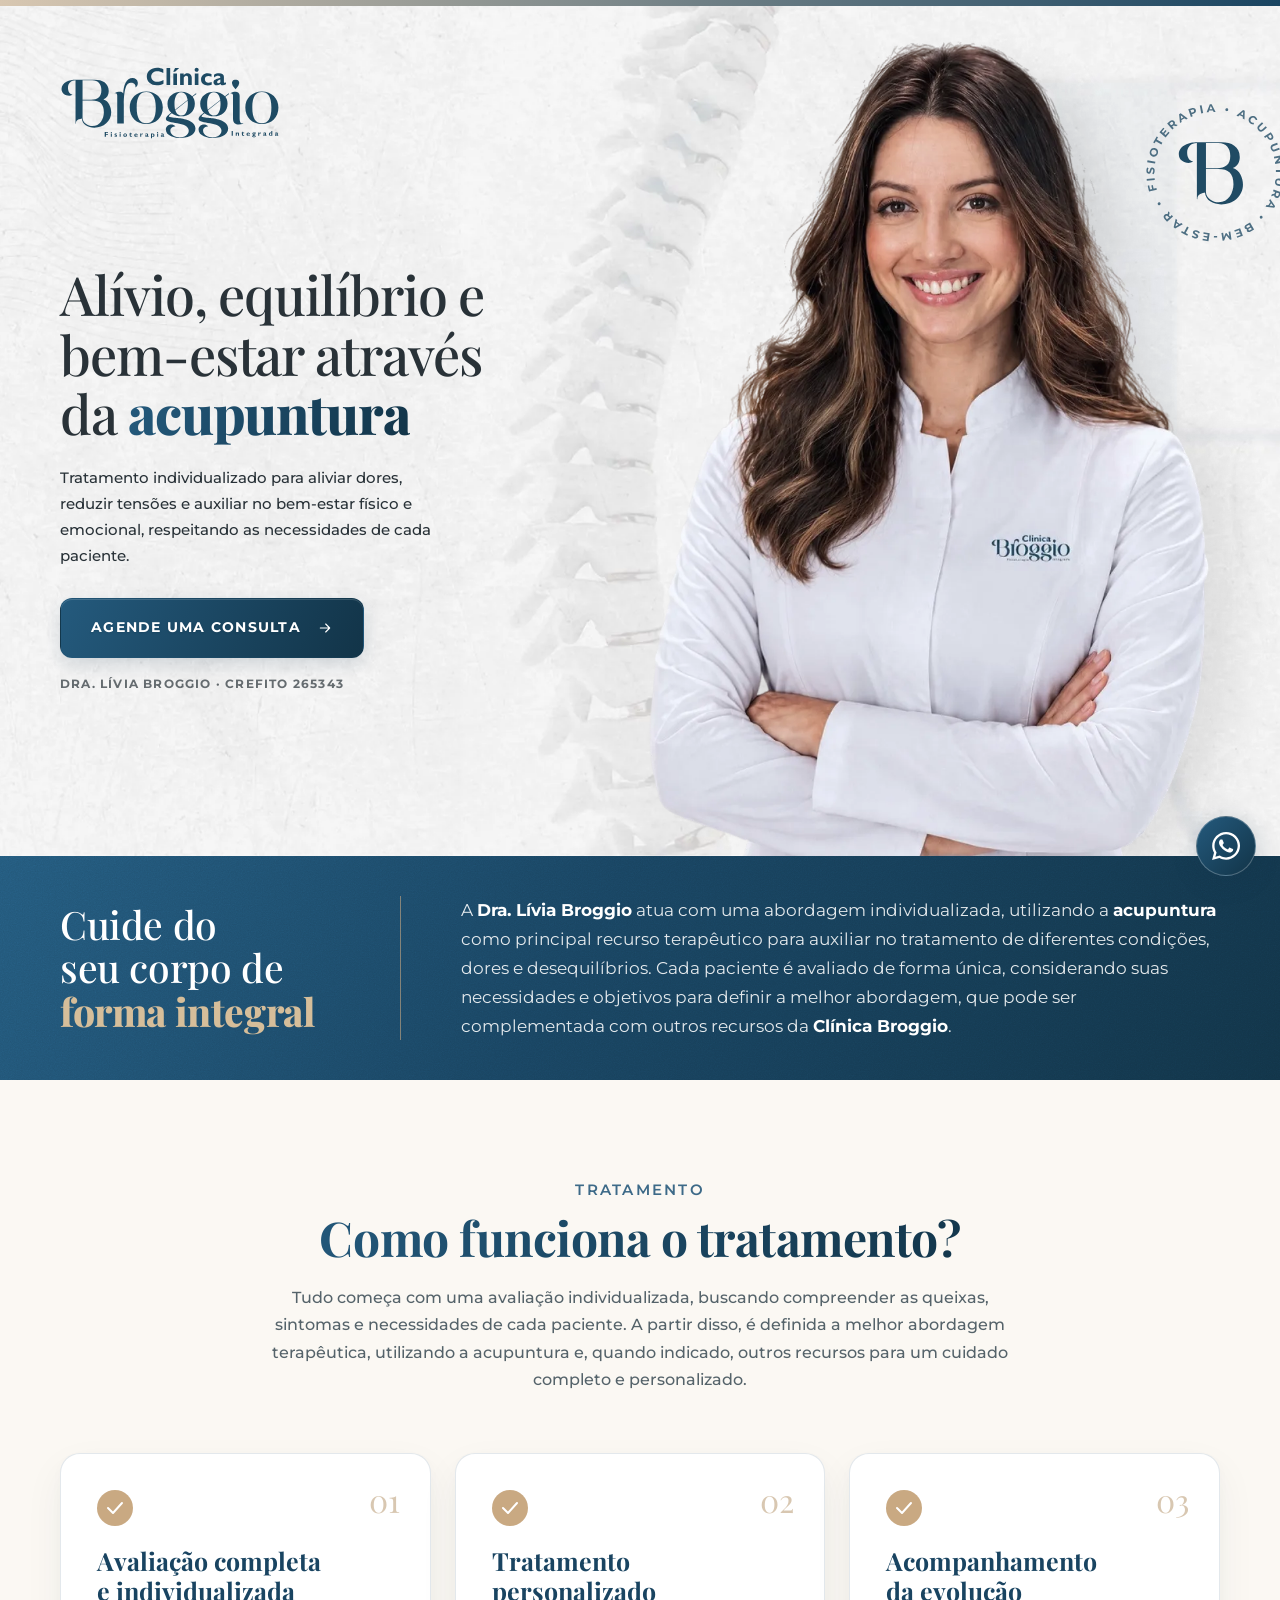
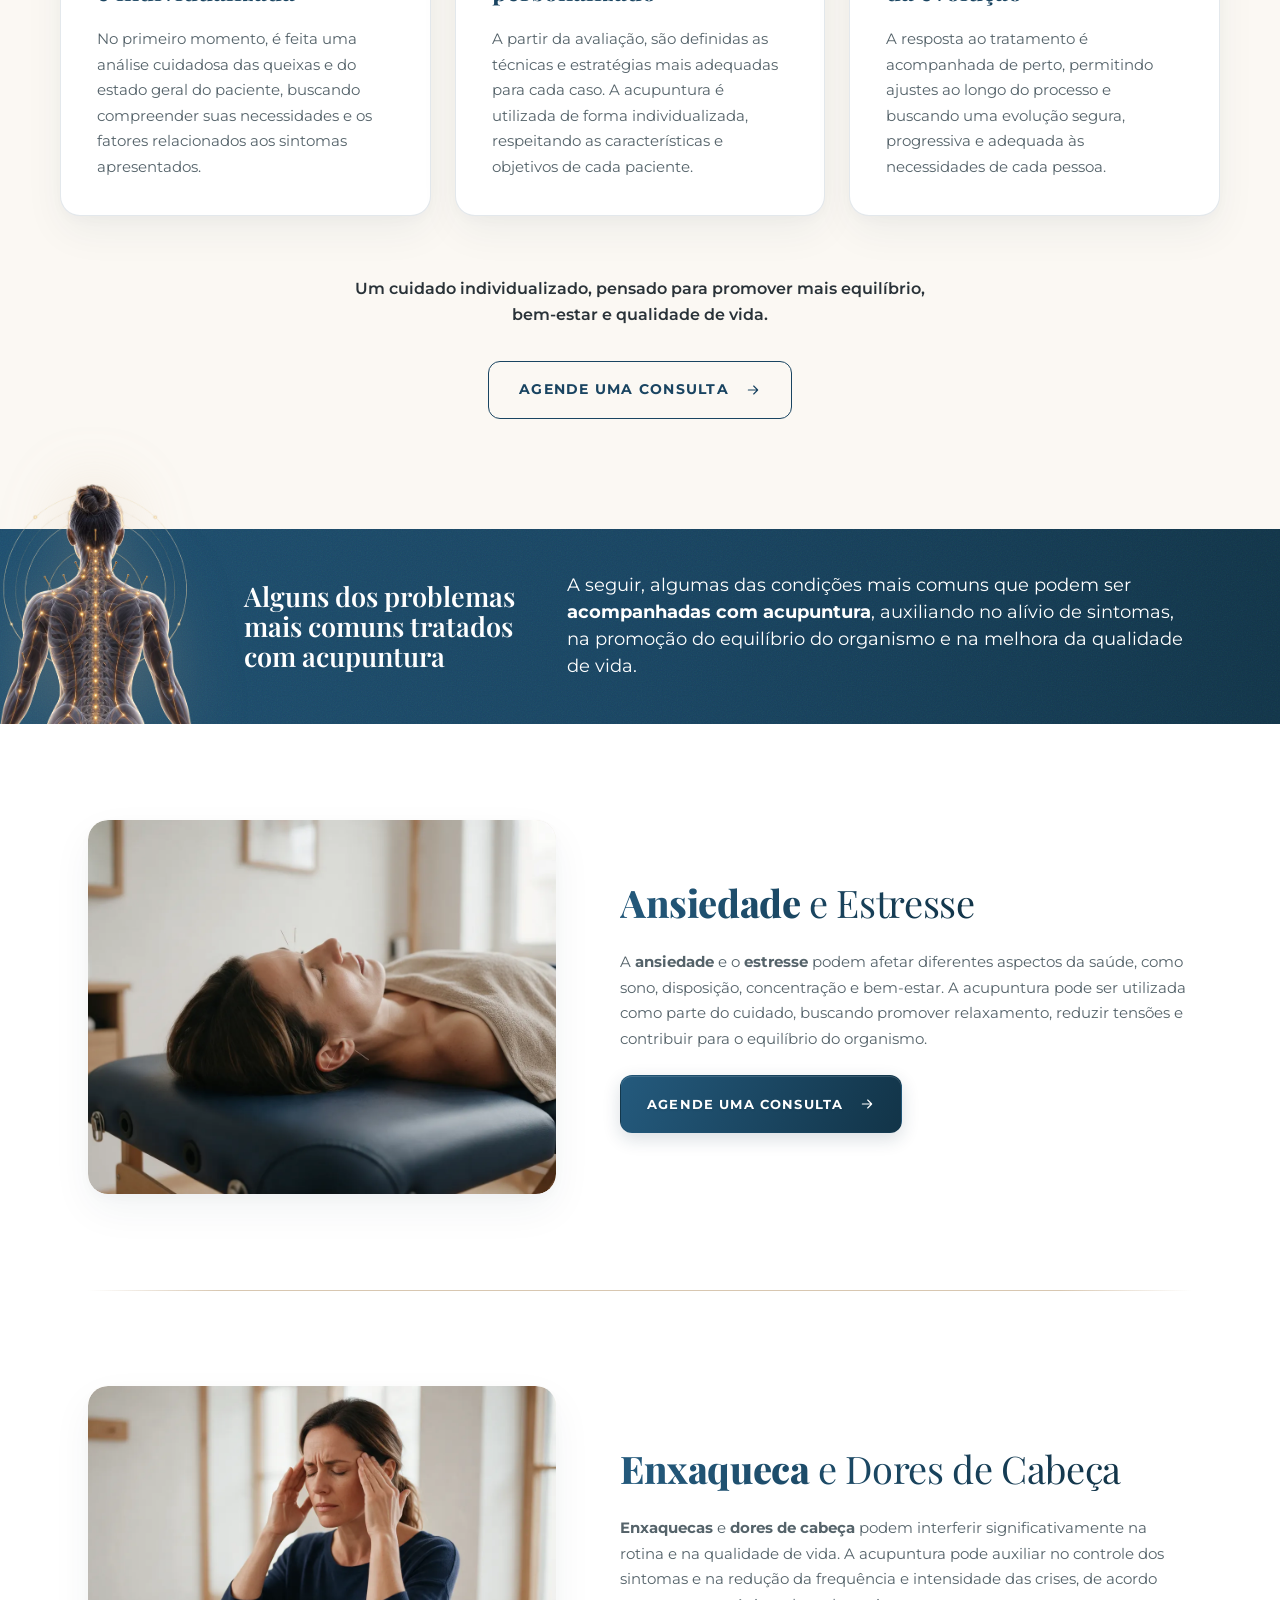
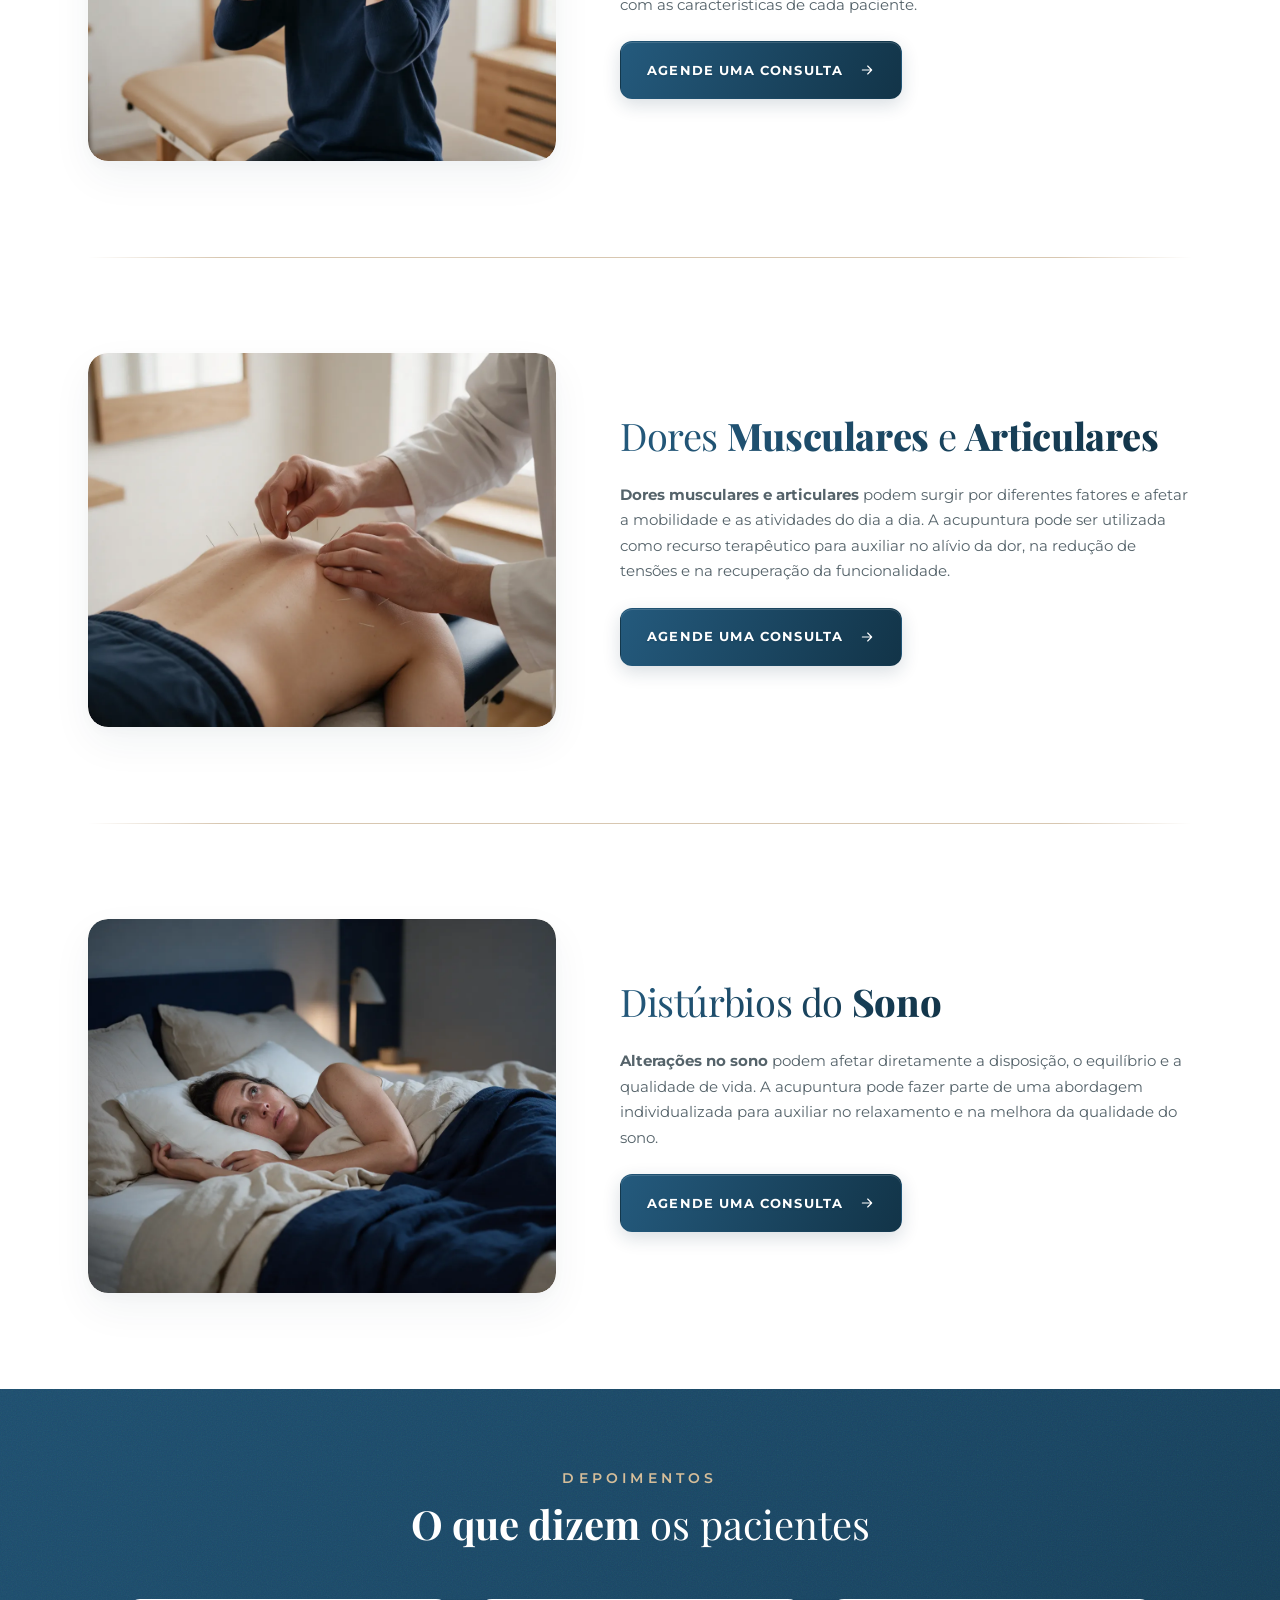
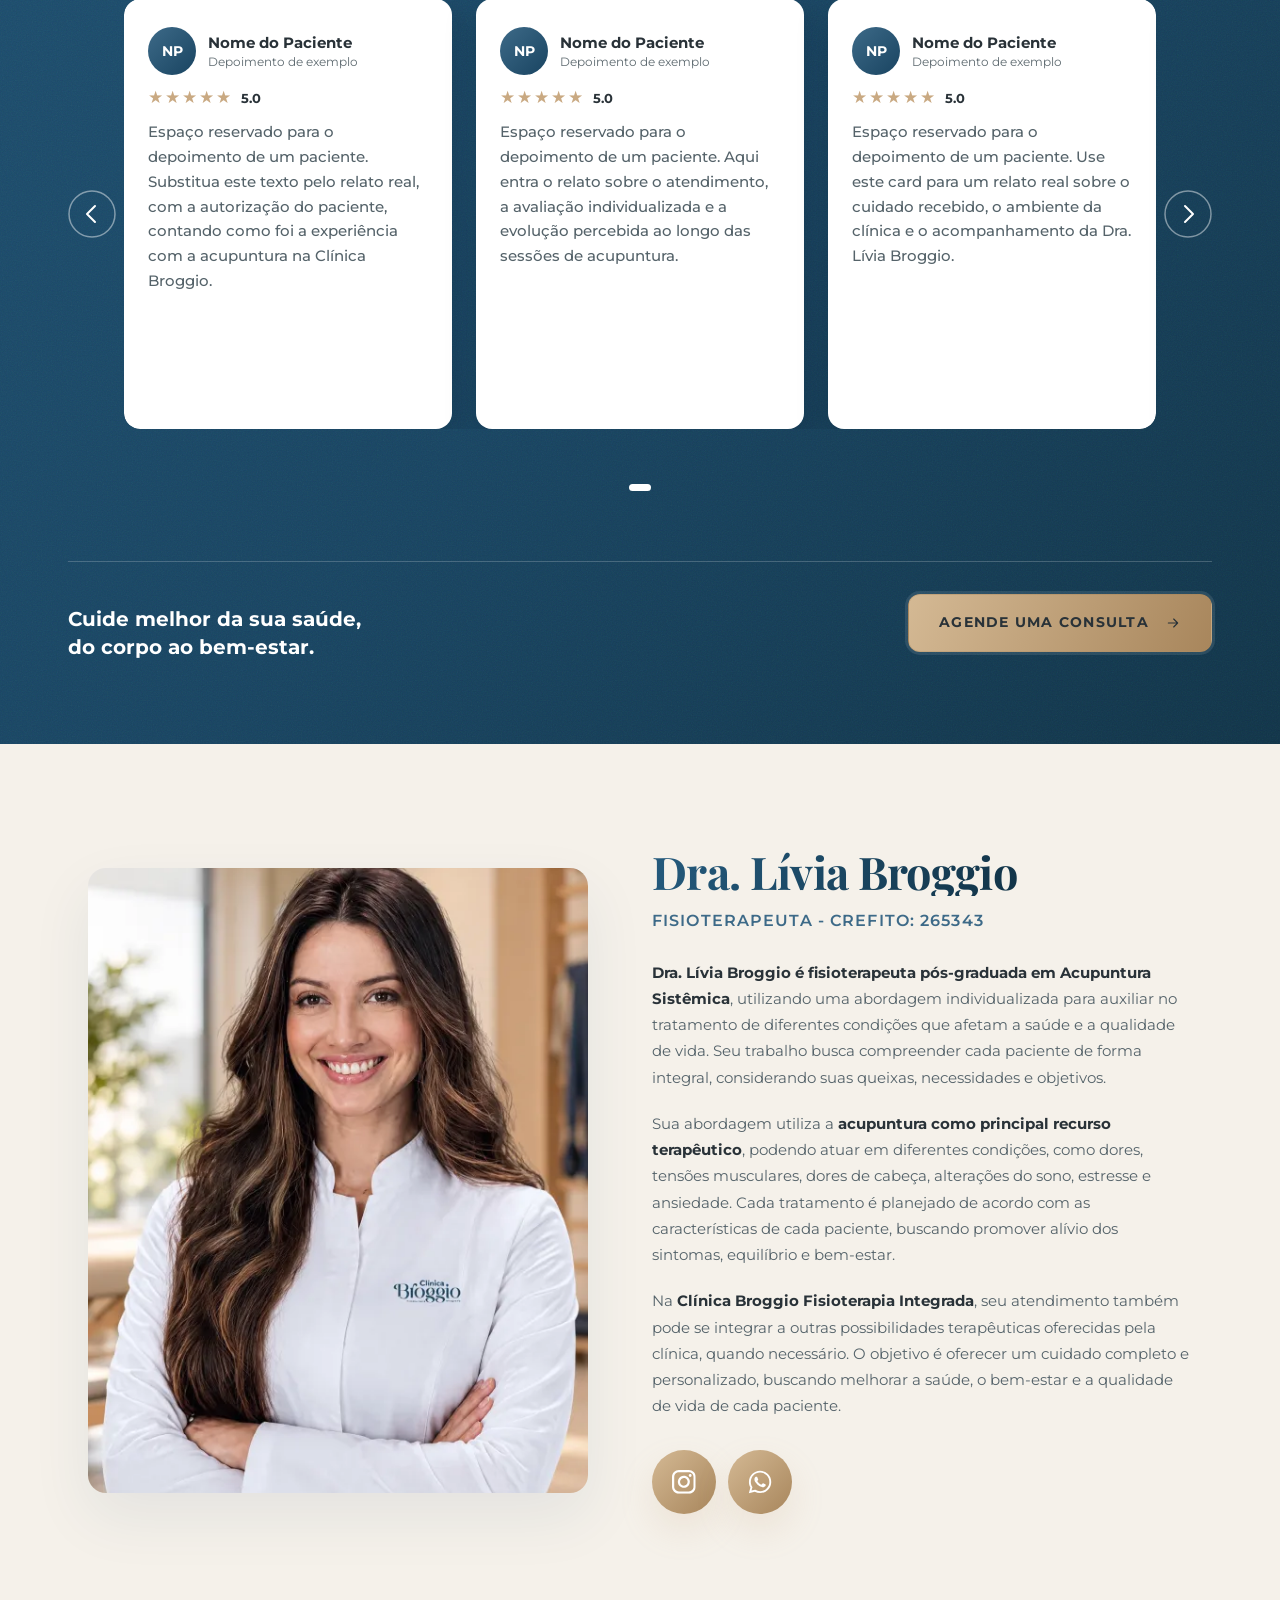
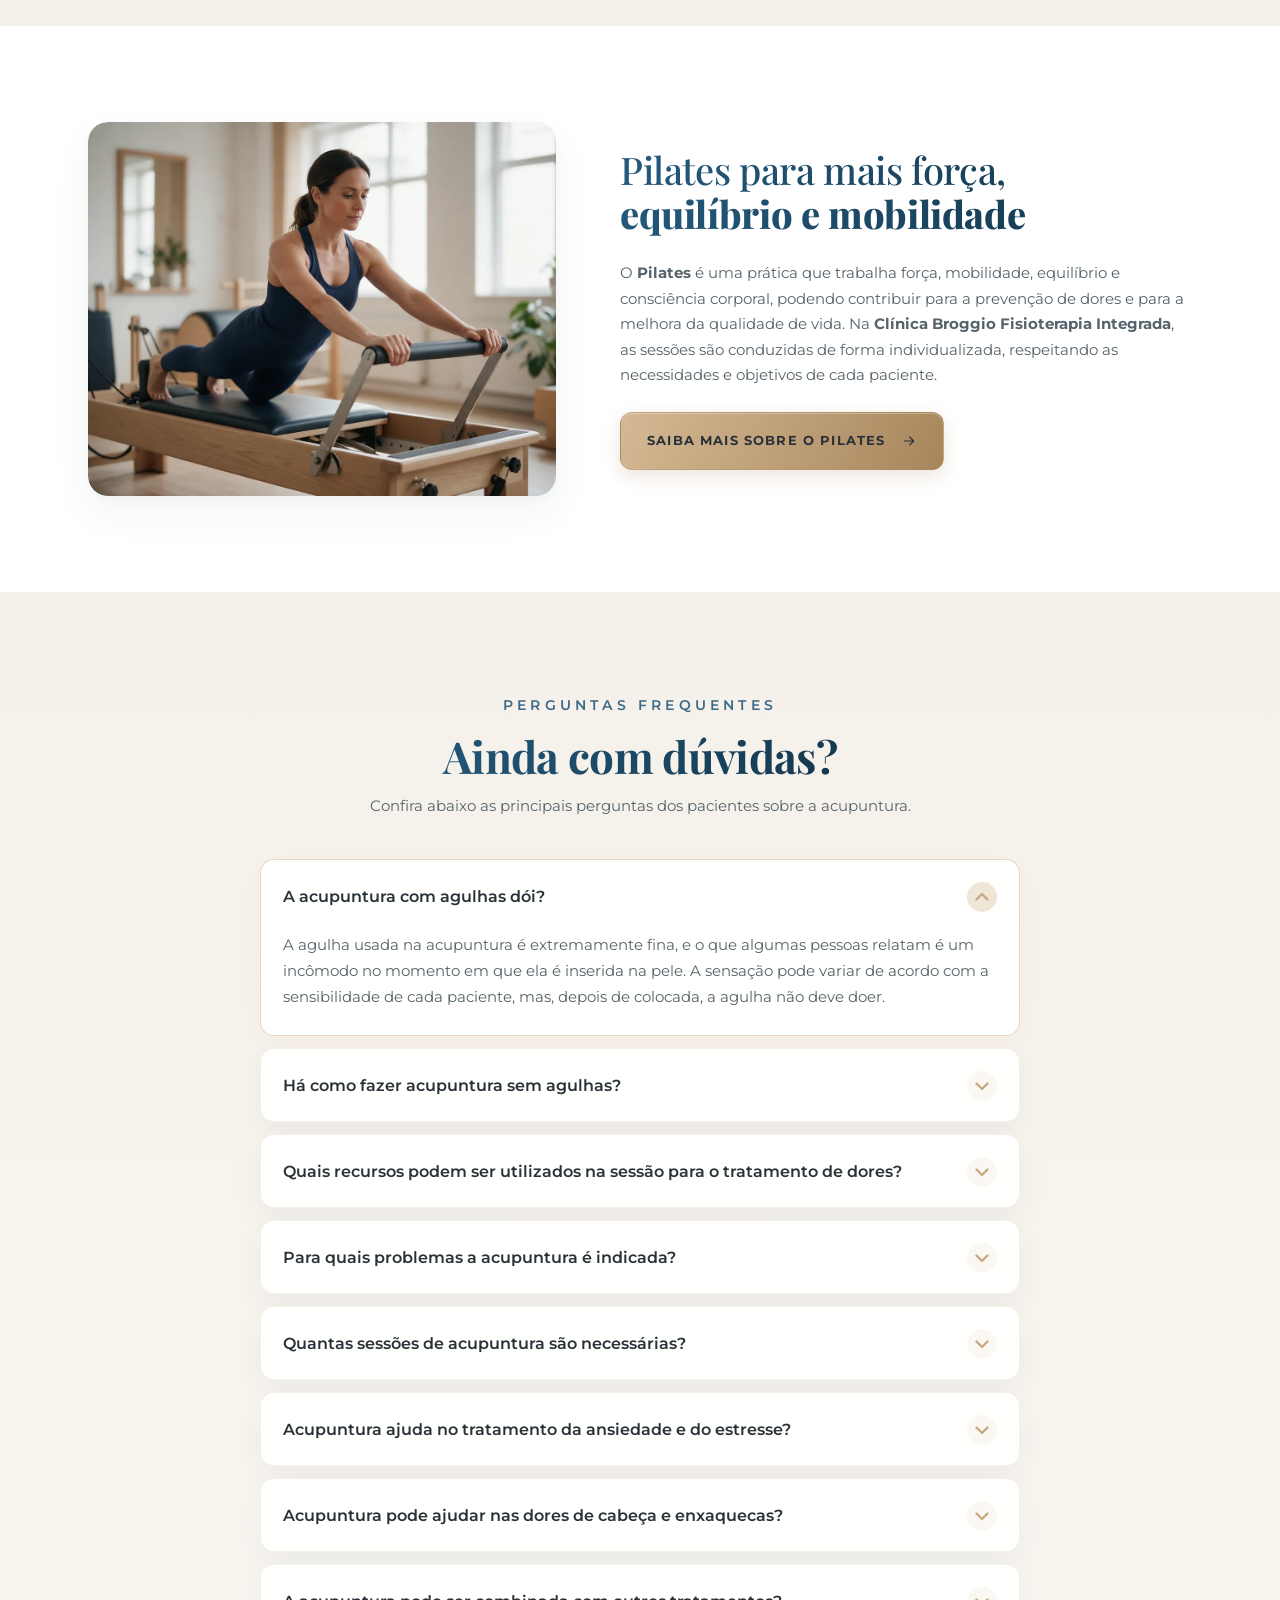
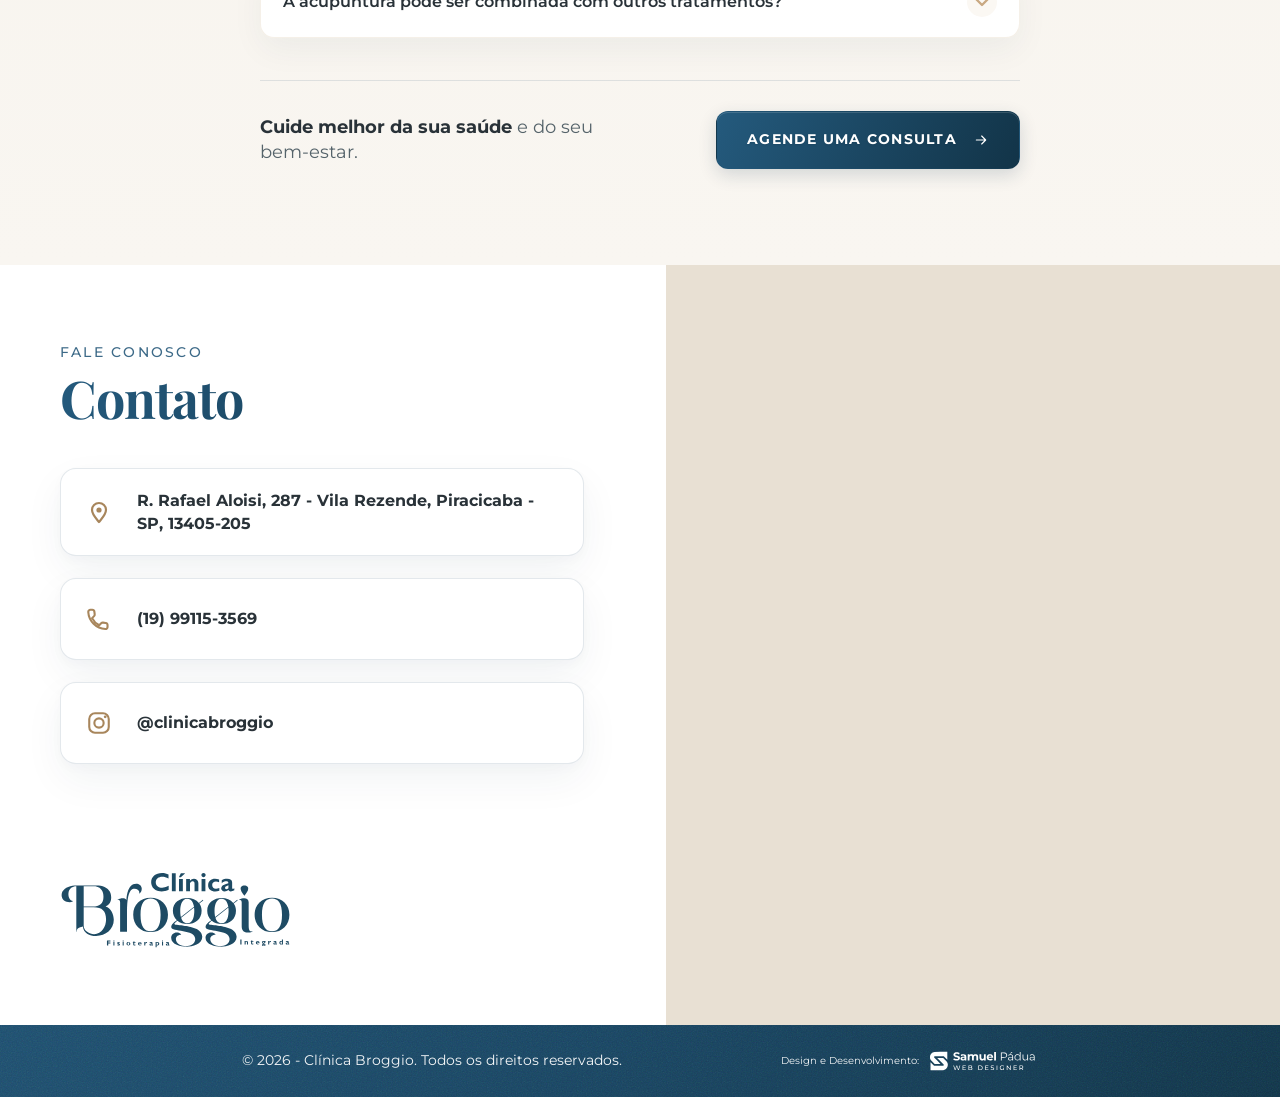
==== commit 1ff35361: "feat: FAQ e formação da Dra. Lívia, JS compartilhado e link para Pilates - Extrai o script inline pa" ====
--- a/acupuntura/index.html
+++ b/acupuntura/index.html
@@ -4,7 +4,7 @@
   <meta charset="UTF-8">
   <meta name="viewport" content="width=device-width, initial-scale=1.0">
   <title>Acupuntura em Piracicaba | Dra. Lívia Broggio – Clínica Broggio</title>
-  <meta name="description" content="Acupuntura em Piracicaba com a Dra. Lívia Broggio, fisioterapeuta (CREFITO 265343). Tratamento individualizado para ansiedade, estresse, enxaqueca, dores musculares e distúrbios do sono na Clínica Broggio, Vila Rezende.">
+  <meta name="description" content="Acupuntura em Piracicaba com a Dra. Lívia Broggio, fisioterapeuta pós-graduada em Acupuntura Sistêmica (CREFITO 265343). Tratamento individualizado para ansiedade, estresse, enxaqueca, dores musculares e distúrbios do sono na Clínica Broggio, Vila Rezende.">
   <meta name="robots" content="index,follow">
   <meta property="og:locale" content="pt_BR">
   <meta property="og:type" content="website">
@@ -43,7 +43,7 @@
           "name": "Dra. Lívia Broggio",
           "image": "../assets/img/acupuntura/perfil-livia.jpg",
           "medicalSpecialty": "Physiotherapy",
-          "description": "Fisioterapeuta com atuação em acupuntura em Piracicaba - SP, com abordagem individualizada para dores, tensões musculares, dores de cabeça, alterações do sono, estresse e ansiedade.",
+          "description": "Fisioterapeuta pós-graduada em Acupuntura Sistêmica, em Piracicaba - SP, com abordagem individualizada para dores, tensões musculares, dores de cabeça, alterações do sono, estresse e ansiedade.",
           "identifier": {
             "@type": "PropertyValue",
             "propertyID": "CREFITO",
@@ -59,10 +59,26 @@
           "mainEntity": [
             {
               "@type": "Question",
-              "name": "Acupuntura dói?",
+              "name": "A acupuntura com agulhas dói?",
               "acceptedAnswer": {
                 "@type": "Answer",
-                "text": "A acupuntura utiliza agulhas muito finas e, em geral, a aplicação é pouco dolorosa. Algumas pessoas podem sentir uma leve sensação de pressão, formigamento ou calor durante a sessão. A experiência pode variar de acordo com a sensibilidade de cada paciente."
+                "text": "A agulha usada na acupuntura é extremamente fina, e o que algumas pessoas relatam é um incômodo no momento em que ela é inserida na pele. A sensação pode variar de acordo com a sensibilidade de cada paciente, mas, depois de colocada, a agulha não deve doer."
+              }
+            },
+            {
+              "@type": "Question",
+              "name": "Há como fazer acupuntura sem agulhas?",
+              "acceptedAnswer": {
+                "@type": "Answer",
+                "text": "Sim. Hoje em dia é possível fazer a sessão de acupuntura com o uso do laser de baixa potência. Os pontos de acupuntura do corpo que seriam estimulados com as agulhas podem ser ativados com a luz do laser, que é totalmente indolor."
+              }
+            },
+            {
+              "@type": "Question",
+              "name": "Quais recursos podem ser utilizados na sessão para o tratamento de dores?",
+              "acceptedAnswer": {
+                "@type": "Answer",
+                "text": "Para o tratamento de dores, durante a sessão podemos utilizar diversos recursos terapêuticos. A acupuntura em si é um tratamento sistêmico, em que o organismo é estimulado a gerar respostas neurais para a dor. O laser de baixa potência, usado no local da dor, também atua promovendo analgesia, diminuição da inflamação e recuperação dos tecidos, entre outras respostas diretamente ligadas à lesão. Outro recurso são as ventosas, capazes de relaxar a musculatura, promover uma liberação miofascial e melhorar a oxigenação sanguínea local. Tudo isso favorece muito os resultados da sessão para a melhora do quadro."
               }
             },
             {
@@ -131,7 +147,9 @@
     <div class="hero-inner">
       <!-- Logo -->
       <header class="hero-header">
-        <img src="../assets/brand/logo.svg" class="logo" alt="Clínica Broggio Fisioterapia Integrada" width="266" height="90">
+        <a href="../" class="logo-link" aria-label="Clínica Broggio – página inicial">
+          <img src="../assets/brand/logo.svg" class="logo" alt="Clínica Broggio Fisioterapia Integrada" width="266" height="90">
+        </a>
       </header>
 
       <!-- Conteúdo principal -->
@@ -164,7 +182,7 @@
           </div>
           <picture>
             <source type="image/webp" srcset="../assets/img/acupuntura/dra-livia.webp">
-            <img src="../assets/img/acupuntura/dra-livia.png" class="doctor-img" alt="Dra. Lívia Broggio, fisioterapeuta com atuação em acupuntura" width="1113" height="1251" fetchpriority="high">
+            <img src="../assets/img/acupuntura/dra-livia.png" class="doctor-img" alt="Dra. Lívia Broggio, fisioterapeuta pós-graduada em Acupuntura Sistêmica" width="1113" height="1251" fetchpriority="high">
           </picture>
         </div>
 
@@ -483,7 +501,7 @@
         <p class="profile-meta">FISIOTERAPEUTA - CREFITO: 265343</p>
 
         <div class="profile-body">
-          <p><strong>Dra. Lívia Broggio é fisioterapeuta com atuação em acupuntura</strong>, utilizando uma abordagem individualizada para auxiliar no tratamento de diferentes condições que afetam a saúde e a qualidade de vida. Seu trabalho busca compreender cada paciente de forma integral, considerando suas queixas, necessidades e objetivos.</p>
+          <p><strong>Dra. Lívia Broggio é fisioterapeuta pós-graduada em Acupuntura Sistêmica</strong>, utilizando uma abordagem individualizada para auxiliar no tratamento de diferentes condições que afetam a saúde e a qualidade de vida. Seu trabalho busca compreender cada paciente de forma integral, considerando suas queixas, necessidades e objetivos.</p>
 
           <p>Sua abordagem utiliza a <strong>acupuntura como principal recurso terapêutico</strong>, podendo atuar em diferentes condições, como dores, tensões musculares, dores de cabeça, alterações do sono, estresse e ansiedade. Cada tratamento é planejado de acordo com as características de cada paciente, buscando promover alívio dos sintomas, equilíbrio e bem-estar.</p>
 
@@ -510,16 +528,15 @@
 
       <div class="condition-media">
         <picture>
-          <source type="image/webp" srcset="../assets/img/acupuntura/pilates.webp">
-          <img src="../assets/img/acupuntura/pilates.jpg" class="condition-img" alt="Paciente praticando Pilates no reformer da Clínica Broggio" width="1200" height="900" loading="lazy">
+          <source type="image/webp" srcset="../assets/img/pilates/pilates.webp">
+          <img src="../assets/img/pilates/pilates.jpg" class="condition-img" alt="Paciente praticando Pilates no reformer da Clínica Broggio" width="1200" height="900" loading="lazy">
         </picture>
       </div>
 
       <div class="condition-text">
         <h2 class="condition-title">Pilates para mais força, <strong>equilíbrio e mobilidade</strong></h2>
         <p class="condition-body">O <strong>Pilates</strong> é uma prática que trabalha força, mobilidade, equilíbrio e consciência corporal, podendo contribuir para a prevenção de dores e para a melhora da qualidade de vida. Na <strong>Clínica Broggio Fisioterapia Integrada</strong>, as sessões são conduzidas de forma individualizada, respeitando as necessidades e objetivos de cada paciente.</p>
-        <!-- TODO: trocar o href para ../pilates/ quando a página de Pilates estiver no ar -->
-        <a href="https://wa.me/5519991153569?text=Ol%C3%A1!%20Gostaria%20de%20saber%20mais%20sobre%20o%20Pilates%20da%20Cl%C3%ADnica%20Broggio." class="btn-cta btn-cta--accent" target="_blank" rel="noopener">
+        <a href="../pilates/" class="btn-cta btn-cta--accent">
           Saiba mais sobre o Pilates
         </a>
       </div>
@@ -540,7 +557,7 @@
       <div class="faq-list">
         <article class="faq-item is-open">
           <button class="faq-question" type="button" aria-expanded="true">
-            <span>Acupuntura dói?</span>
+            <span>A acupuntura com agulhas dói?</span>
             <span class="faq-icon" aria-hidden="true">
               <svg width="22" height="22" viewBox="0 0 22 22" fill="none" xmlns="http://www.w3.org/2000/svg">
                 <path d="M5.5 8.5L11 14L16.5 8.5" stroke="currentColor" stroke-width="2.4" stroke-linecap="round" stroke-linejoin="round"/>
@@ -549,7 +566,39 @@
           </button>
           <div class="faq-answer">
             <div class="faq-answer-inner">
-              <p>A acupuntura utiliza agulhas muito finas e, em geral, a aplicação é pouco dolorosa. Algumas pessoas podem sentir uma leve sensação de pressão, formigamento ou calor durante a sessão. A experiência pode variar de acordo com a sensibilidade de cada paciente.</p>
+              <p>A agulha usada na acupuntura é extremamente fina, e o que algumas pessoas relatam é um incômodo no momento em que ela é inserida na pele. A sensação pode variar de acordo com a sensibilidade de cada paciente, mas, depois de colocada, a agulha não deve doer.</p>
+            </div>
+          </div>
+        </article>
+
+        <article class="faq-item">
+          <button class="faq-question" type="button" aria-expanded="false">
+            <span>Há como fazer acupuntura sem agulhas?</span>
+            <span class="faq-icon" aria-hidden="true">
+              <svg width="22" height="22" viewBox="0 0 22 22" fill="none" xmlns="http://www.w3.org/2000/svg">
+                <path d="M5.5 8.5L11 14L16.5 8.5" stroke="currentColor" stroke-width="2.4" stroke-linecap="round" stroke-linejoin="round"/>
+              </svg>
+            </span>
+          </button>
+          <div class="faq-answer">
+            <div class="faq-answer-inner">
+              <p>Sim. Hoje em dia é possível fazer a sessão de acupuntura com o uso do <strong>laser de baixa potência</strong>. Os pontos de acupuntura do corpo que seriam estimulados com as agulhas podem ser ativados com a luz do laser, que é totalmente indolor.</p>
+            </div>
+          </div>
+        </article>
+
+        <article class="faq-item">
+          <button class="faq-question" type="button" aria-expanded="false">
+            <span>Quais recursos podem ser utilizados na sessão para o tratamento de dores?</span>
+            <span class="faq-icon" aria-hidden="true">
+              <svg width="22" height="22" viewBox="0 0 22 22" fill="none" xmlns="http://www.w3.org/2000/svg">
+                <path d="M5.5 8.5L11 14L16.5 8.5" stroke="currentColor" stroke-width="2.4" stroke-linecap="round" stroke-linejoin="round"/>
+              </svg>
+            </span>
+          </button>
+          <div class="faq-answer">
+            <div class="faq-answer-inner">
+              <p>Para o tratamento de dores, durante a sessão podemos utilizar diversos recursos terapêuticos. A <strong>acupuntura</strong> em si é um tratamento sistêmico, em que o organismo é estimulado a gerar respostas neurais para a dor. O <strong>laser de baixa potência</strong>, usado no local da dor, também atua promovendo analgesia, diminuição da inflamação e recuperação dos tecidos, entre outras respostas diretamente ligadas à lesão. Outro recurso são as <strong>ventosas</strong>, capazes de relaxar a musculatura, promover uma liberação miofascial e melhorar a oxigenação sanguínea local. Tudo isso favorece muito os resultados da sessão para a melhora do quadro.</p>
             </div>
           </div>
         </article>
@@ -748,549 +797,6 @@
       <div class="review-modal__body"></div>
     </article>
   </div>
-  <script>
-    (function () {
-      var track = document.querySelector('.reviews-track');
-      if (!track) return;
-      var originalCards = Array.from(track.querySelectorAll('.review-card')).map(function (card) {
-        return card.cloneNode(true);
-      });
-      var viewport = track.closest('.carousel-viewport');
-      var carousel = track.closest('.reviews-carousel');
-      var motionPreference = window.matchMedia('(prefers-reduced-motion: reduce)');
-      var isInView = !('IntersectionObserver' in window);
-      var isHovered = false;
-      var isTransitioning = false;
-      var pagination = document.querySelector('.reviews-pagination');
-      var prevBtn = document.querySelector('.carousel-btn--prev');
-      var nextBtn = document.querySelector('.carousel-btn--next');
-      var total = originalCards.length;
-      var perView = 3;
-      var gap = 24;
-      var cloneCount = Math.min(perView, total);
-      var autoPlayDelay = 8000;
-      var current = 0;
-      var virtualIndex = cloneCount;
-      var cardWidth = 0;
-      var renderedCards = [];
-      var pageStops = [];
-      var autoPlayId = null;
-      var transitionMs = 420;
-
-      function getMaxIndex() {
-        return Math.max(0, total - perView);
-      }
-
-      function getPerView() {
-        var viewportWidth = window.innerWidth;
-        if (viewportWidth <= 680) return 1;
-        if (viewportWidth <= 1080) return 2;
-        return 3;
-      }
-
-      function normalizeIndex(index) {
-        return ((index % total) + total) % total;
-      }
-
-      function rebuildTrack() {
-        track.innerHTML = '';
-
-        originalCards.slice(total - cloneCount).forEach(function (card) {
-          var clone = card.cloneNode(true);
-          clone.setAttribute('aria-hidden', 'true');
-          track.appendChild(clone);
-        });
-
-        originalCards.forEach(function (card) {
-          track.appendChild(card.cloneNode(true));
-        });
-
-        originalCards.slice(0, cloneCount).forEach(function (card) {
-          var clone = card.cloneNode(true);
-          clone.setAttribute('aria-hidden', 'true');
-          track.appendChild(clone);
-        });
-
-        renderedCards = Array.from(track.querySelectorAll('.review-card'));
-      }
-
-      function buildPageStops() {
-        var maxIndex = getMaxIndex();
-        pageStops = [];
-
-        for (var i = 0; i <= maxIndex; i += perView) {
-          pageStops.push(i);
-        }
-
-        if (!pageStops.length || pageStops[pageStops.length - 1] !== maxIndex) {
-          pageStops.push(maxIndex);
-        }
-      }
-
-      function renderPagination() {
-        if (!pagination) return;
-        pagination.innerHTML = '';
-
-        pageStops.forEach(function (stop, index) {
-          var dot = document.createElement('button');
-          dot.type = 'button';
-          dot.className = 'reviews-dot';
-          dot.setAttribute('aria-label', 'Ir para o grupo ' + (index + 1) + ' de depoimentos');
-          dot.addEventListener('click', function () {
-            goTo(stop);
-            restartAutoPlay();
-          });
-          pagination.appendChild(dot);
-        });
-      }
-
-      function updatePagination() {
-        if (!pagination) return;
-        var dots = Array.from(pagination.querySelectorAll('.reviews-dot'));
-        var activeIndex = 0;
-
-        pageStops.forEach(function (stop, index) {
-          if (current >= stop) activeIndex = index;
-        });
-
-        dots.forEach(function (dot, index) {
-          var isActive = index === activeIndex;
-          dot.classList.toggle('is-active', isActive);
-          dot.setAttribute('aria-pressed', isActive ? 'true' : 'false');
-        });
-      }
-
-      function stopAutoPlay() {
-        if (autoPlayId) {
-          window.clearInterval(autoPlayId);
-          autoPlayId = null;
-        }
-      }
-
-      function startAutoPlay() {
-        stopAutoPlay();
-        if (total <= perView || motionPreference.matches || document.hidden || !isInView || isHovered || carousel.contains(document.activeElement) || pagination.contains(document.activeElement)) return;
-        autoPlayId = window.setInterval(function () {
-          stepBy(1);
-        }, autoPlayDelay);
-      }
-
-      function restartAutoPlay() {
-        startAutoPlay();
-      }
-
-      function updateControls() {
-        prevBtn.style.opacity = '1';
-        prevBtn.style.pointerEvents = 'auto';
-        nextBtn.style.opacity = '1';
-        nextBtn.style.pointerEvents = 'auto';
-      }
-
-      function applyTransform(animate) {
-        var nextTransform = 'translateX(-' + (virtualIndex * (cardWidth + gap)) + 'px)';
-        var shouldAnimate = animate !== false && !motionPreference.matches && track.style.transform !== nextTransform;
-        isTransitioning = shouldAnimate;
-        track.style.transition = shouldAnimate ? 'transform ' + transitionMs + 'ms cubic-bezier(0.22, 1, 0.36, 1)' : 'none';
-        track.style.transform = nextTransform;
-      }
-
-      function snapToCurrent() {
-        virtualIndex = current + cloneCount;
-        applyTransform(false);
-      }
-
-      var fontsHooked = false;
-
-      function normalizeReviewText(value) {
-        return (value || "").replace(/\s+/g, " ").trim();
-      }
-
-      function getFullReviewText(card) {
-        var source = card.querySelector(".rc-full-text");
-        var text = card.querySelector(".rc-text");
-        return normalizeReviewText(source ? source.textContent : text && text.textContent);
-      }
-
-      function cardOverflows(card) {
-        return card.scrollHeight > card.clientHeight + 1;
-      }
-
-      function fitReviewCard(card) {
-        var text = card.querySelector(".rc-text");
-        var button = card.querySelector(".rc-read-more");
-        var fullText = getFullReviewText(card);
-        if (!text || !fullText) return;
-
-        text.textContent = fullText;
-        text.classList.remove("is-clamped");
-        text.style.removeProperty("--review-lines");
-        if (button) button.hidden = true;
-
-        if (!button || !cardOverflows(card)) return;
-
-        button.hidden = false;
-        text.classList.add("is-clamped");
-
-        var computed = window.getComputedStyle(text);
-        var lineHeight = parseFloat(computed.lineHeight) || 24;
-        var naturalLines = Math.ceil(text.scrollHeight / lineHeight);
-        var lines = Math.min(Math.max(naturalLines, 4), 14);
-
-        while (lines > 4) {
-          text.style.setProperty("--review-lines", lines);
-          if (!cardOverflows(card)) break;
-          lines -= 1;
-        }
-
-        text.style.setProperty("--review-lines", lines);
-      }
-
-      function fitReviewCards(cards) {
-        cards.forEach(fitReviewCard);
-      }
-
-      function init() {
-        perView = Math.min(getPerView(), total);
-        cloneCount = Math.min(perView, total);
-        current = normalizeIndex(current);
-        rebuildTrack();
-        cardWidth = (viewport.offsetWidth - gap * (perView - 1)) / perView;
-        renderedCards.forEach(function (c) {
-          c.style.width = cardWidth + 'px';
-          c.style.flex = '0 0 ' + cardWidth + 'px';
-        });
-        fitReviewCards(renderedCards);
-        if (!fontsHooked && document.fonts && document.fonts.ready) {
-          fontsHooked = true;
-          document.fonts.ready.then(function () { fitReviewCards(renderedCards); });
-        }
-        buildPageStops();
-        renderPagination();
-        snapToCurrent();
-        updateControls();
-        updatePagination();
-        startAutoPlay();
-      }
-
-      function goTo(index, animate) {
-        current = normalizeIndex(index);
-        virtualIndex = current + cloneCount;
-        applyTransform(animate);
-        updateControls();
-        updatePagination();
-      }
-
-      function stepBy(delta) {
-        if (isTransitioning) return;
-        current = normalizeIndex(current + delta);
-        virtualIndex += delta;
-        applyTransform(true);
-        if (motionPreference.matches) snapToCurrent();
-        updateControls();
-        updatePagination();
-      }
-
-      prevBtn.addEventListener('click', function () {
-        stepBy(-1);
-        restartAutoPlay();
-      });
-      nextBtn.addEventListener('click', function () {
-        stepBy(1);
-        restartAutoPlay();
-      });
-      track.addEventListener('transitionend', function (event) {
-        if (event.target !== track || event.propertyName !== 'transform') return;
-        isTransitioning = false;
-        if (virtualIndex < cloneCount || virtualIndex >= total + cloneCount) {
-          snapToCurrent();
-        }
-      });
-      track.addEventListener('transitioncancel', function () { isTransitioning = false; });
-      window.addEventListener('resize', init);
-      carousel.addEventListener('mouseenter', function () { isHovered = true; stopAutoPlay(); });
-      carousel.addEventListener('mouseleave', function () { isHovered = false; startAutoPlay(); });
-      [carousel, pagination].forEach(function (element) {
-        element.addEventListener('focusin', stopAutoPlay);
-        element.addEventListener('focusout', function () { window.setTimeout(startAutoPlay, 0); });
-      });
-      carousel.addEventListener('keydown', function (event) {
-        if (event.key !== 'ArrowLeft' && event.key !== 'ArrowRight') return;
-        event.preventDefault();
-        stepBy(event.key === 'ArrowRight' ? 1 : -1);
-      });
-      document.addEventListener('visibilitychange', startAutoPlay);
-      motionPreference.addEventListener('change', function () {
-        snapToCurrent();
-        startAutoPlay();
-      });
-      if ('IntersectionObserver' in window) {
-        new IntersectionObserver(function (entries) {
-          isInView = entries[0].isIntersecting;
-          startAutoPlay();
-        }, { threshold: 0.15 }).observe(carousel);
-      }
-
-      var touchStartX = 0;
-      var touchStartY = 0;
-      var isDragging = false;
-      viewport.addEventListener('touchstart', function (e) {
-        touchStartX = e.touches[0].clientX;
-        touchStartY = e.touches[0].clientY;
-        isDragging = true;
-        stopAutoPlay();
-      }, { passive: true });
-      viewport.addEventListener('touchend', function (e) {
-        if (!isDragging) return;
-        isDragging = false;
-        var dx = e.changedTouches[0].clientX - touchStartX;
-        var dy = e.changedTouches[0].clientY - touchStartY;
-        if (Math.abs(dx) > Math.abs(dy) && Math.abs(dx) > 40) {
-          stepBy(dx < 0 ? 1 : -1);
-        }
-        restartAutoPlay();
-      }, { passive: true });
-      viewport.addEventListener('touchcancel', function () {
-        isDragging = false;
-        restartAutoPlay();
-      }, { passive: true });
-
-      init();
-    })();
-
-    (function () {
-      var items = Array.from(document.querySelectorAll('.faq-item'));
-      if (!items.length) return;
-
-      function setOpenState(item, shouldOpen) {
-        var button = item.querySelector('.faq-question');
-        item.classList.toggle('is-open', shouldOpen);
-        button.setAttribute('aria-expanded', shouldOpen ? 'true' : 'false');
-        item.querySelector('.faq-answer').inert = !shouldOpen;
-      }
-
-      items.forEach(function (item, index) {
-        var button = item.querySelector('.faq-question');
-        var answer = item.querySelector('.faq-answer');
-        button.id = 'faq-question-' + (index + 1);
-        answer.id = 'faq-answer-' + (index + 1);
-        button.setAttribute('aria-controls', answer.id);
-        answer.setAttribute('aria-labelledby', button.id);
-        answer.setAttribute('role', 'region');
-        setOpenState(item, item.classList.contains('is-open'));
-        button.addEventListener('click', function () {
-          var willOpen = !item.classList.contains('is-open');
-          items.forEach(function (currentItem) {
-            setOpenState(currentItem, false);
-          });
-          setOpenState(item, willOpen);
-        });
-      });
-    })();
-
-    (function () {
-      var revealGroups = [
-        { selector: '.intro-left', effect: 'left' },
-        { selector: '.intro-right', effect: 'right' },
-        { selector: '.treatment-header', effect: 'up' },
-        { selector: '.cards-grid .card', effect: 'zoom', stagger: 90 },
-        { selector: '.treatment-footer', effect: 'up', delay: 140 },
-        { selector: '.problems-img-col', effect: 'left' },
-        { selector: '.problems-headline', effect: 'up', delay: 60 },
-        { selector: '.problems-body', effect: 'right', delay: 120 },
-        { selector: '.reviews-header', effect: 'up' },
-        { selector: '.reviews-carousel', effect: 'zoom', delay: 80 },
-        { selector: '.reviews-pagination', effect: 'up', delay: 140 },
-        { selector: '.reviews-footer', effect: 'up', delay: 180 },
-        { selector: '.profile-media', effect: 'left' },
-        { selector: '.profile-content', effect: 'right', delay: 70 },
-        { selector: '.faq-header', effect: 'up' },
-        { selector: '.faq-item', effect: 'up', stagger: 80 },
-        { selector: '.faq-footer', effect: 'up', delay: 140 },
-        { selector: '.contact-header', effect: 'up' },
-        { selector: '.contact-cards .contact-card', effect: 'zoom', stagger: 90 },
-        { selector: '.contact-brand', effect: 'up', delay: 150 },
-        { selector: '.contact-map-wrap', effect: 'right', delay: 80 },
-        { selector: '.site-footer-inner', effect: 'up' }
-      ];
-      var elements = [];
-      var motionPreference = window.matchMedia('(prefers-reduced-motion: reduce)');
-
-      function registerReveal(node, effect, delay) {
-        if (!node || node.classList.contains('reveal-item')) return;
-        node.classList.add('reveal-item');
-        node.setAttribute('data-reveal', effect || 'up');
-        node.style.setProperty('--reveal-delay', Math.min(delay || 0, 180) + 'ms');
-        elements.push(node);
-      }
-
-      revealGroups.forEach(function (group) {
-        var nodes = Array.from(document.querySelectorAll(group.selector));
-        nodes.forEach(function (node, index) {
-          registerReveal(node, group.effect, (group.delay || 0) + ((group.stagger || 0) * index));
-        });
-      });
-
-      /* Blocos de condição e o cross-sell de Pilates alternam a direção */
-      Array.from(document.querySelectorAll('.condition-block')).forEach(function (block, index) {
-        var media = block.querySelector('.condition-media');
-        var text = block.querySelector('.condition-text');
-        var mediaEffect = index % 2 === 0 ? 'left' : 'right';
-        var textEffect = index % 2 === 0 ? 'right' : 'left';
-        registerReveal(media, mediaEffect, 0);
-        registerReveal(text, textEffect, 70);
-      });
-
-      if (!elements.length) return;
-
-      if (motionPreference.matches || !('IntersectionObserver' in window)) {
-        elements.forEach(function (element) {
-          element.classList.add('is-visible');
-        });
-        return;
-      }
-
-      window.requestAnimationFrame(function () {
-        window.requestAnimationFrame(function () {
-          var observer = new IntersectionObserver(function (entries) {
-            entries.forEach(function (entry) {
-              if (!entry.isIntersecting) return;
-              entry.target.classList.add('is-visible');
-              observer.unobserve(entry.target);
-            });
-          }, {
-            threshold: 0.06,
-            rootMargin: '0px 0px 40px 0px'
-          });
-
-          elements.forEach(function (element) {
-            observer.observe(element);
-          });
-
-          /* Rodapé no fim da página pode nunca atingir o limiar do observer */
-          function revealNearBottom() {
-            var scrollBottom = window.scrollY + window.innerHeight;
-            var docHeight = document.documentElement.scrollHeight;
-            if (docHeight - scrollBottom < 80) {
-              elements.forEach(function (el) {
-                if (!el.classList.contains('is-visible')) {
-                  el.classList.add('is-visible');
-                  observer.unobserve(el);
-                }
-              });
-            }
-          }
-          window.addEventListener('scroll', revealNearBottom, { passive: true });
-          revealNearBottom();
-
-          motionPreference.addEventListener('change', function (event) {
-            if (!event.matches) return;
-            elements.forEach(function (element) { element.classList.add('is-visible'); });
-            observer.disconnect();
-          });
-        });
-      });
-    })();
-
-    /* Mapa: carrega o iframe só quando o bloco de contato se aproxima */
-    (function () {
-      var wrap = document.getElementById('map-wrap');
-      var facade = document.getElementById('map-facade');
-      if (!wrap || !facade) return;
-
-      function loadMap() {
-        if (wrap.querySelector('iframe')) return;
-        var iframe = document.createElement('iframe');
-        iframe.className = 'contact-map';
-        iframe.title = 'Mapa da Clínica Broggio - R. Rafael Aloisi, 287, Vila Rezende, Piracicaba - SP';
-        iframe.referrerPolicy = 'no-referrer-when-downgrade';
-        iframe.src = 'https://www.google.com/maps?q=R.%20Rafael%20Aloisi,%20287%20-%20Vila%20Rezende,%20Piracicaba%20-%20SP,%2013405-205&z=17&output=embed';
-        wrap.appendChild(iframe);
-        facade.hidden = true;
-      }
-
-      facade.addEventListener('click', loadMap);
-
-      if ('IntersectionObserver' in window) {
-        var mapObserver = new IntersectionObserver(function (entries) {
-          if (entries[0].isIntersecting) { loadMap(); mapObserver.disconnect(); }
-        }, { rootMargin: '200px' });
-        mapObserver.observe(wrap);
-      }
-    })();
-
-    /* Modal de depoimento completo */
-    (function () {
-      var modal = document.getElementById('review-modal');
-      if (!modal) return;
-
-      var panel = modal.querySelector('.review-modal__panel');
-      var avatar = modal.querySelector('.review-modal__avatar');
-      var title = modal.querySelector('.review-modal__title');
-      var body = modal.querySelector('.review-modal__body');
-      var lastFocus = null;
-
-      function focusable() {
-        return Array.from(modal.querySelectorAll('a[href], button:not([disabled]), [tabindex]:not([tabindex="-1"])'))
-          .filter(function (el) { return el.offsetParent !== null; });
-      }
-
-      function onKey(e) {
-        if (e.key === 'Escape') { close(); return; }
-        if (e.key !== 'Tab') return;
-        var items = focusable();
-        if (!items.length) return;
-        var first = items[0];
-        var last = items[items.length - 1];
-        if (e.shiftKey && document.activeElement === first) {
-          e.preventDefault();
-          last.focus();
-        } else if (!e.shiftKey && document.activeElement === last) {
-          e.preventDefault();
-          first.focus();
-        }
-      }
-
-      function open(card, trigger) {
-        var source = card.querySelector('.rc-full-text');
-        var name = card.querySelector('.rc-name');
-        var cardAvatar = card.querySelector('.rc-avatar');
-        if (!source || !name || !cardAvatar) return;
-
-        lastFocus = trigger || document.activeElement;
-        avatar.textContent = cardAvatar.textContent;
-        title.textContent = name.textContent;
-        body.innerHTML = source.innerHTML;
-        modal.hidden = false;
-        document.body.style.overflow = 'hidden';
-        panel.focus();
-        document.addEventListener('keydown', onKey);
-      }
-
-      function close() {
-        modal.hidden = true;
-        body.innerHTML = '';
-        document.body.style.overflow = '';
-        document.removeEventListener('keydown', onKey);
-        if (lastFocus) lastFocus.focus();
-      }
-
-      document.addEventListener('click', function (e) {
-        var openBtn = e.target.closest('[data-review-open]');
-        if (openBtn) {
-          e.preventDefault();
-          var card = openBtn.closest('.review-card');
-          if (card) open(card, openBtn);
-          return;
-        }
-        if (e.target.closest('[data-review-close]')) close();
-      });
-    })();
-
-    (function () {
-      var yearEl = document.getElementById('footer-year');
-      if (!yearEl) return;
-      yearEl.textContent = new Date().getFullYear();
-    })();
-  </script>
+  <script src="../assets/js/site.js" defer></script>
 </body>
 </html>
--- a/assets/css/style.css
+++ b/assets/css/style.css
@@ -185,6 +185,11 @@
   height: 74px;
   width: auto;
   display: block;
+}
+
+.logo-link {
+  display: inline-block;
+  border-radius: 8px;
 }
 
 /* ===== HERO CONTENT ===== */
@@ -400,8 +405,7 @@
   padding: 40px 0;
   display: flex;
   align-items: center;
-  background: linear-gradient(to right, #F5F1EA 0%, #EFE7DB 100%);
-  border-bottom: 1px solid rgba(216, 199, 177, 0.55);
+  background: linear-gradient(120deg, #245A7D 0%, #194461 45%, #123448 100%);
   overflow: hidden;
 }
 
@@ -413,8 +417,8 @@
   background-image: url("data:image/svg+xml,%3Csvg xmlns='http://www.w3.org/2000/svg' width='220' height='220'%3E%3Cfilter id='g'%3E%3CfeTurbulence type='fractalNoise' baseFrequency='0.85' numOctaves='3' stitchTiles='stitch'/%3E%3CfeColorMatrix type='saturate' values='0'/%3E%3C/filter%3E%3Crect width='220' height='220' filter='url(%23g)'/%3E%3C/svg%3E");
   background-repeat: repeat;
   background-size: 220px 220px;
-  mix-blend-mode: multiply;
-  opacity: 0.06;
+  mix-blend-mode: overlay;
+  opacity: 0.18;
   pointer-events: none;
   z-index: 2;
 }
@@ -440,19 +444,19 @@
   font-weight: 500;
   line-height: 1.12;
   letter-spacing: -0.01em;
-  color: var(--dark);
+  color: var(--white);
 }
 
 .intro-left h2 strong {
   font-weight: 800;
   display: block;
-  color: var(--primary);
+  color: #D6BE9A;
 }
 
 .intro-right {
   position: relative;
   padding-left: 60px;
-  border-left: 1px solid var(--accent);
+  border-left: 1px solid rgba(201, 169, 130, 0.6);
 }
 
 .intro-right {
@@ -463,12 +467,12 @@
   font-size: 17px;
   font-weight: 400;
   line-height: 1.7;
-  color: var(--text);
+  color: rgba(255, 255, 255, 0.88);
 }
 
 .intro-right p strong {
   font-weight: 700;
-  color: var(--primary);
+  color: var(--white);
 }
 
 .intro-right .intro-lead {
@@ -491,7 +495,7 @@
 
   .intro-left { flex: none; width: 100%; }
 
-  .intro-right { padding-left: 0; border-left: 0; padding-top: 24px; border-top: 1px solid var(--accent); }
+  .intro-right { padding-left: 0; border-left: 0; padding-top: 24px; border-top: 1px solid rgba(201, 169, 130, 0.6); }
 
   .intro-left h2 { font-size: 32px; }
 
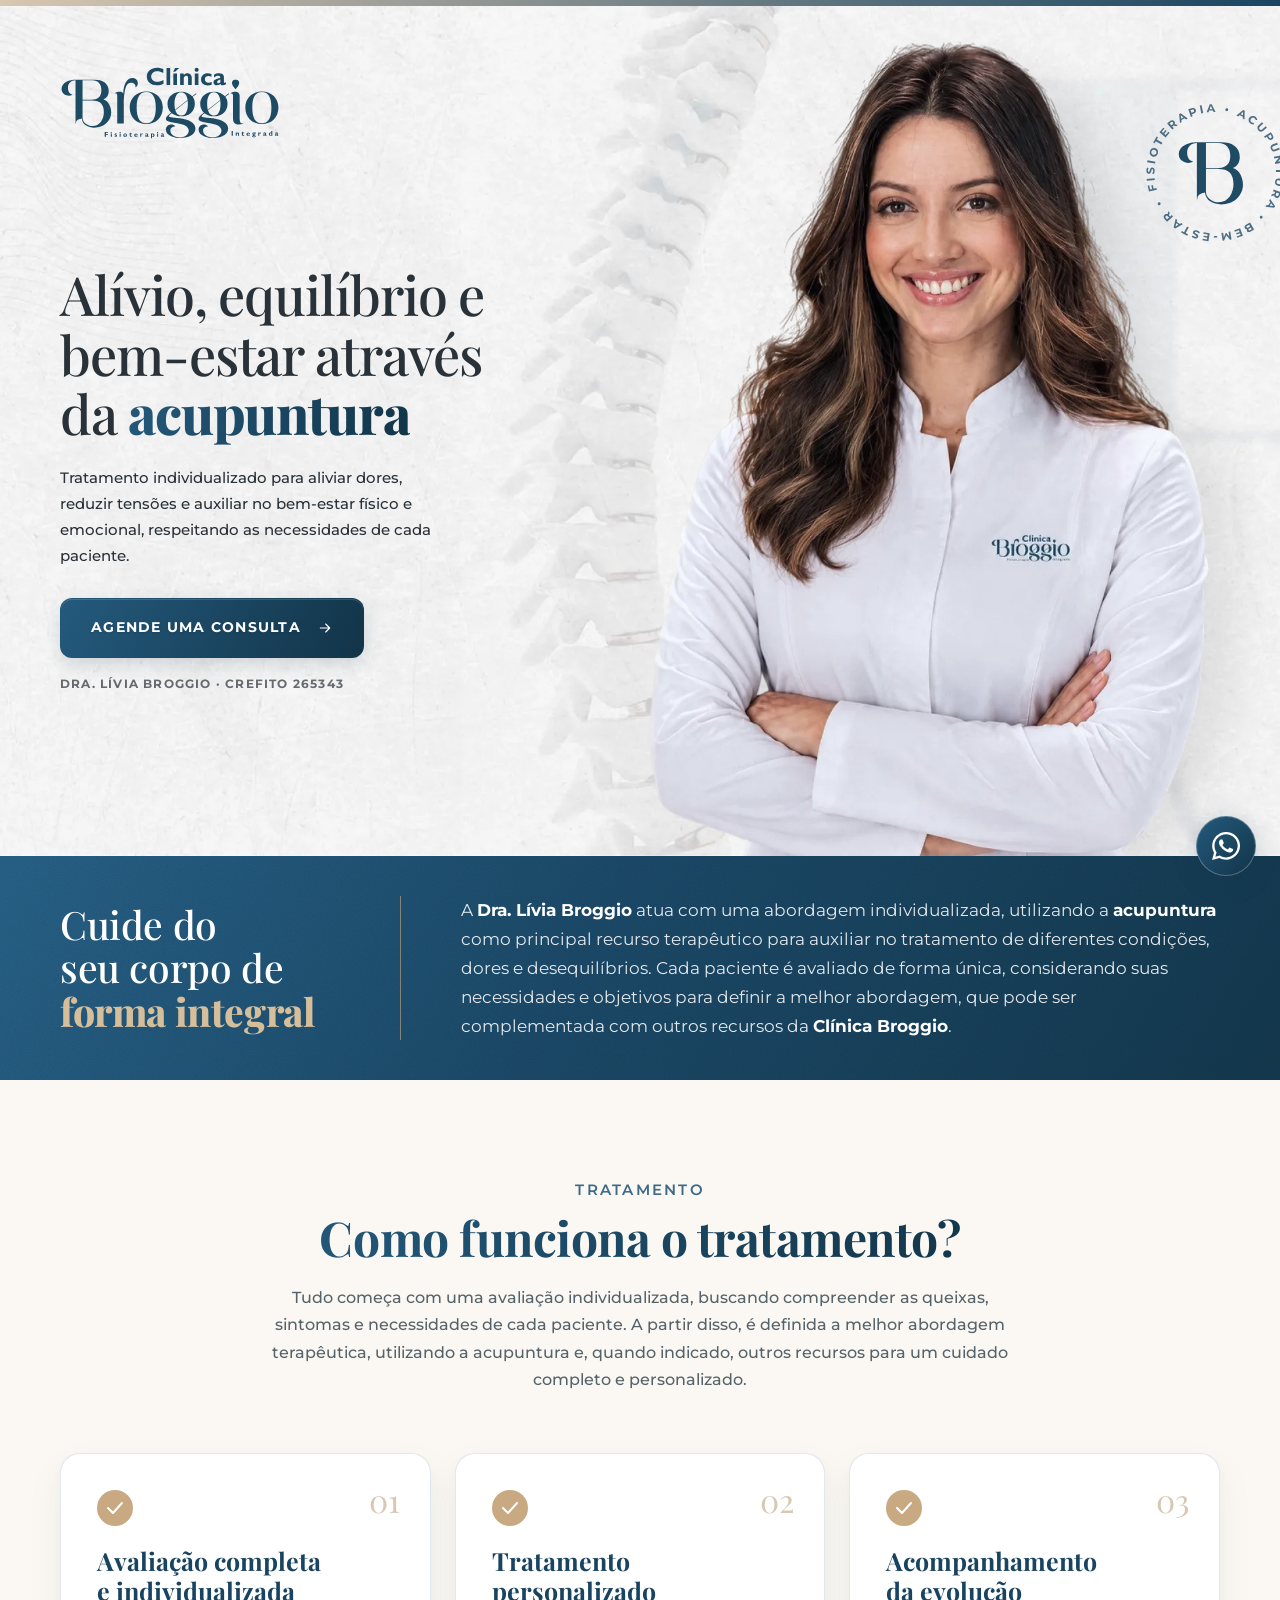
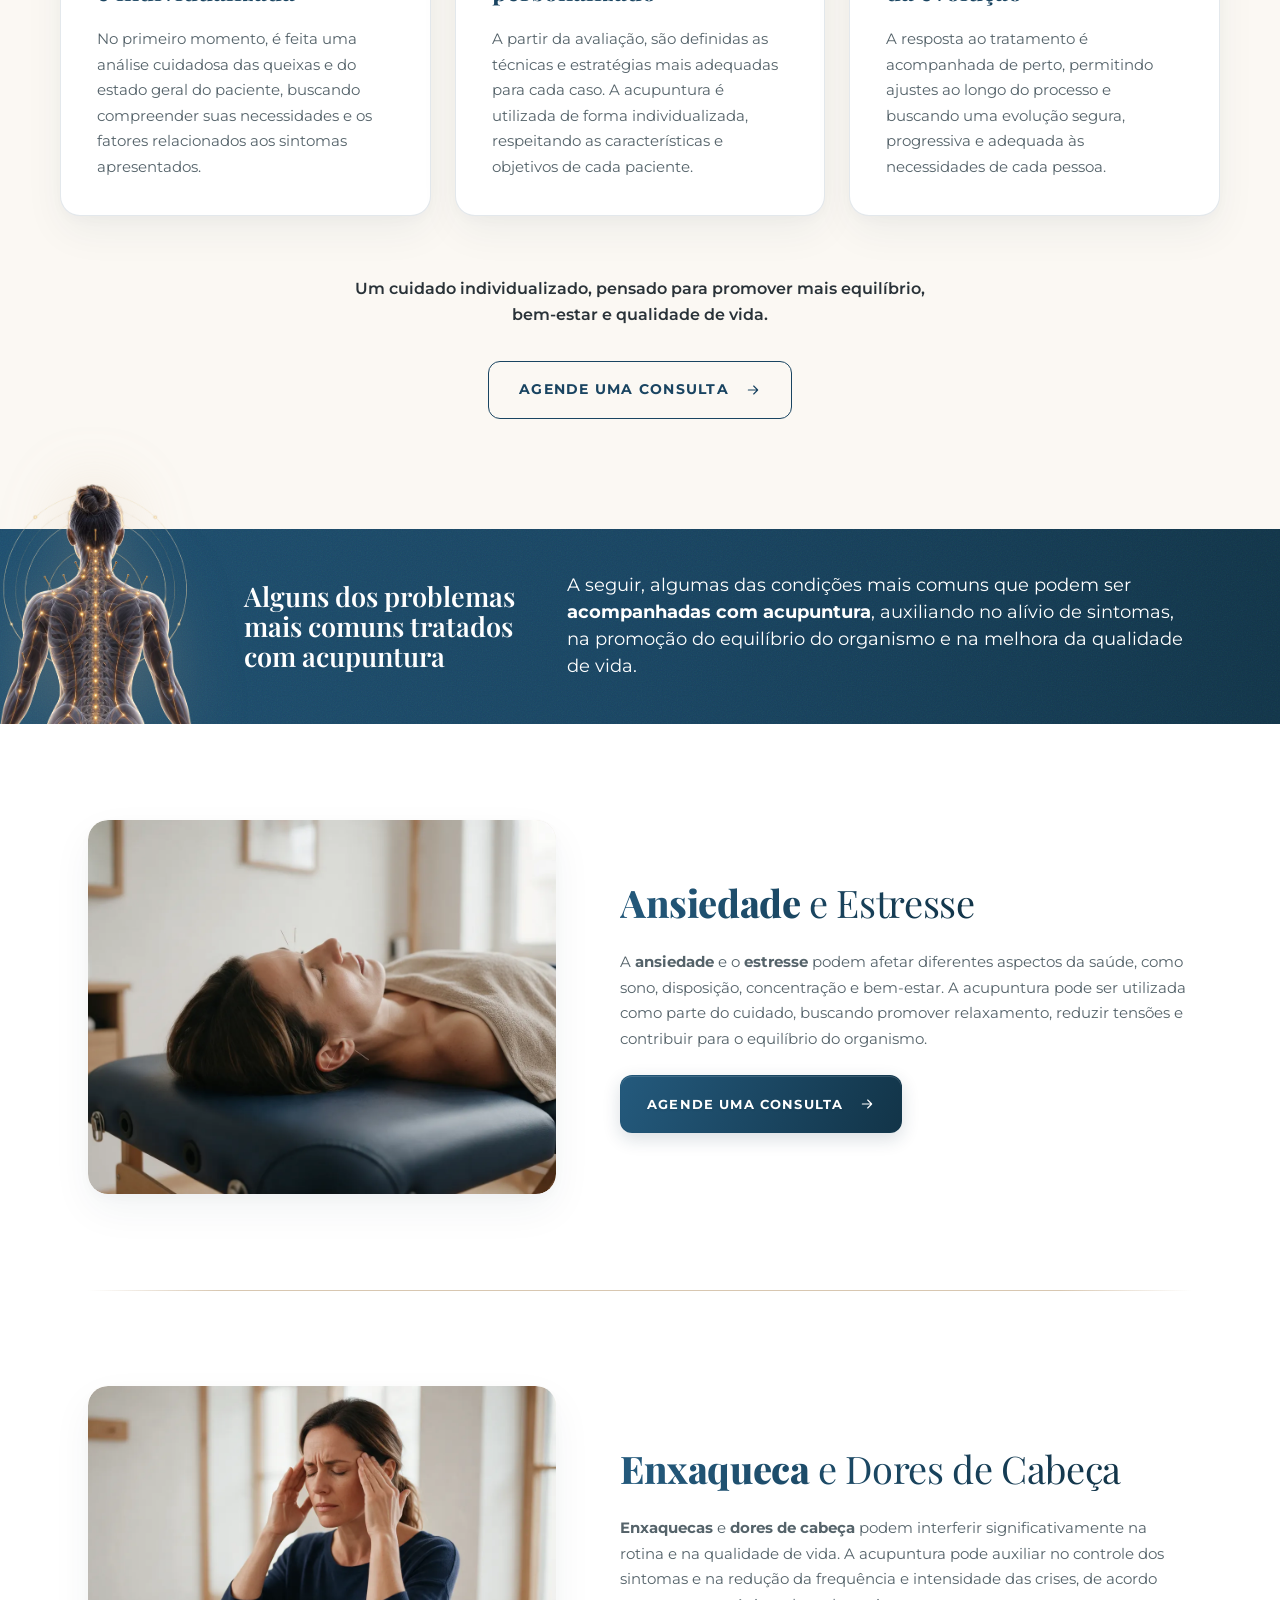
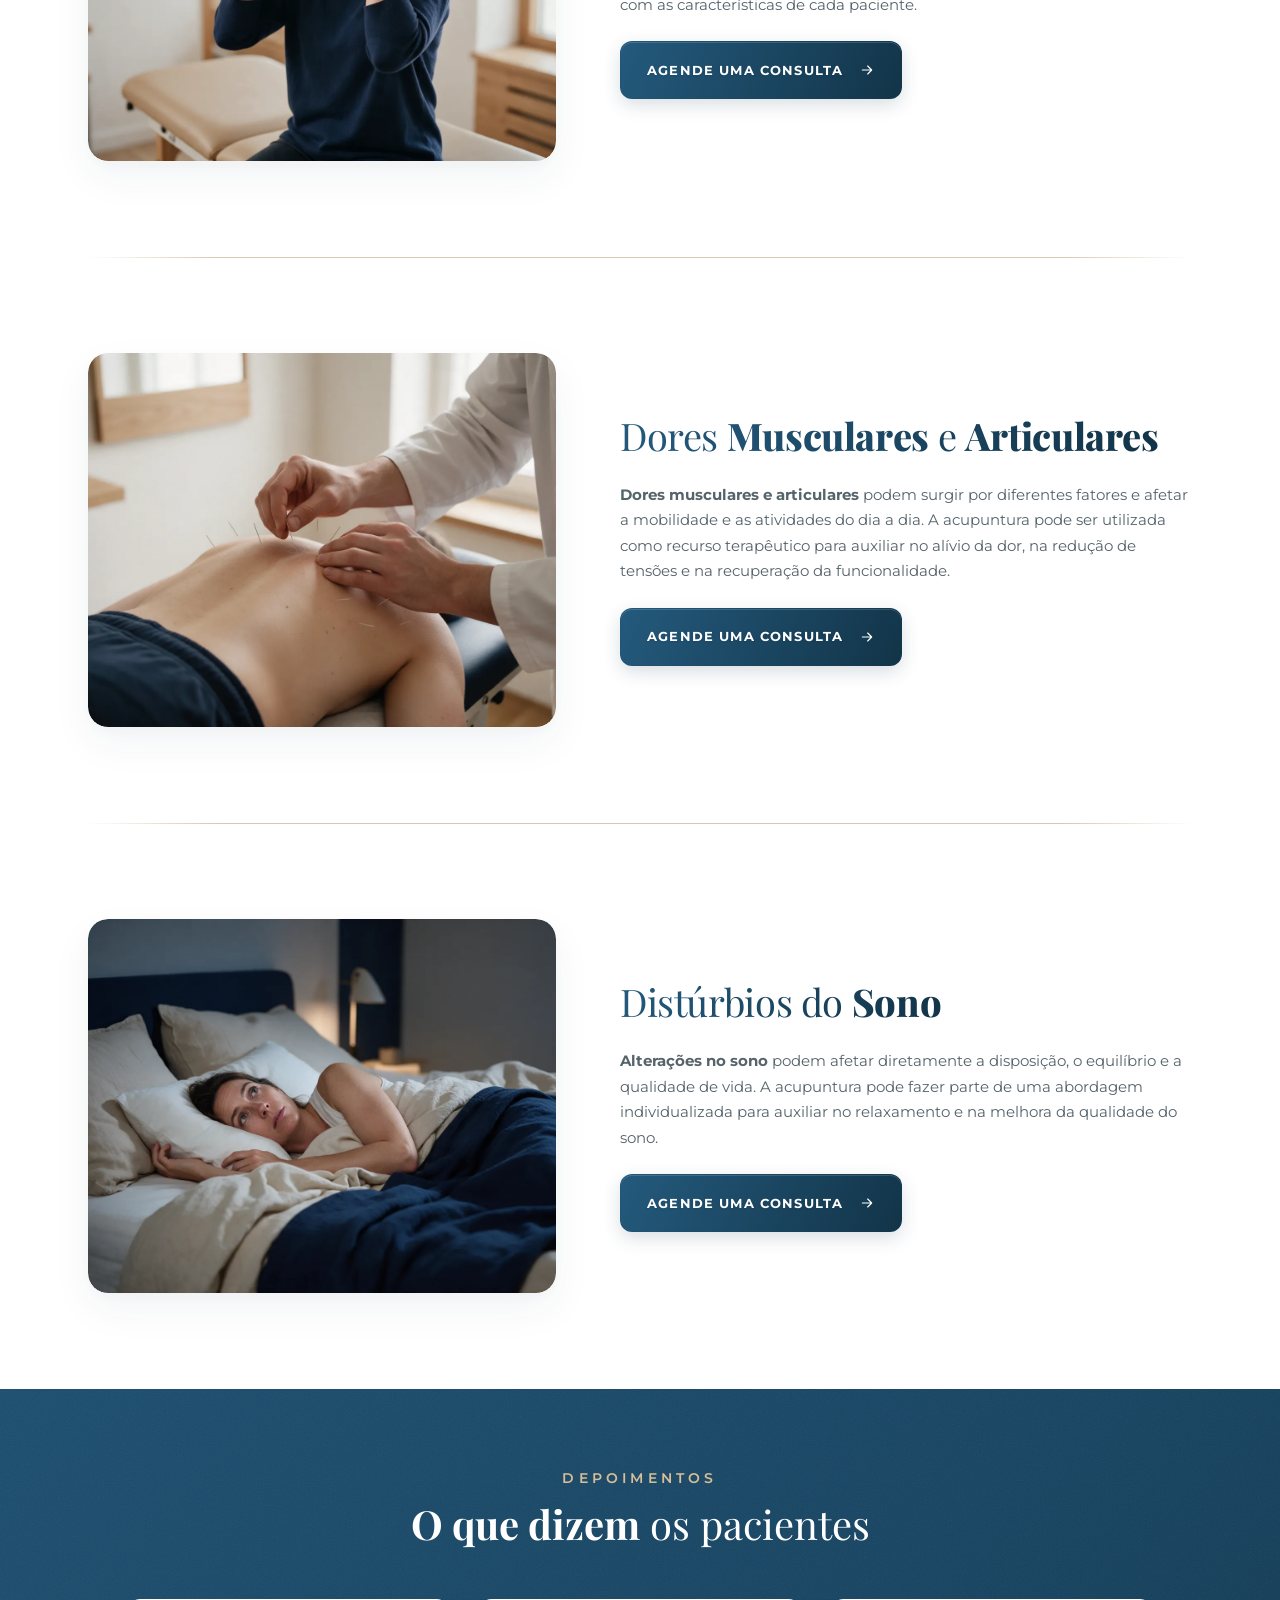
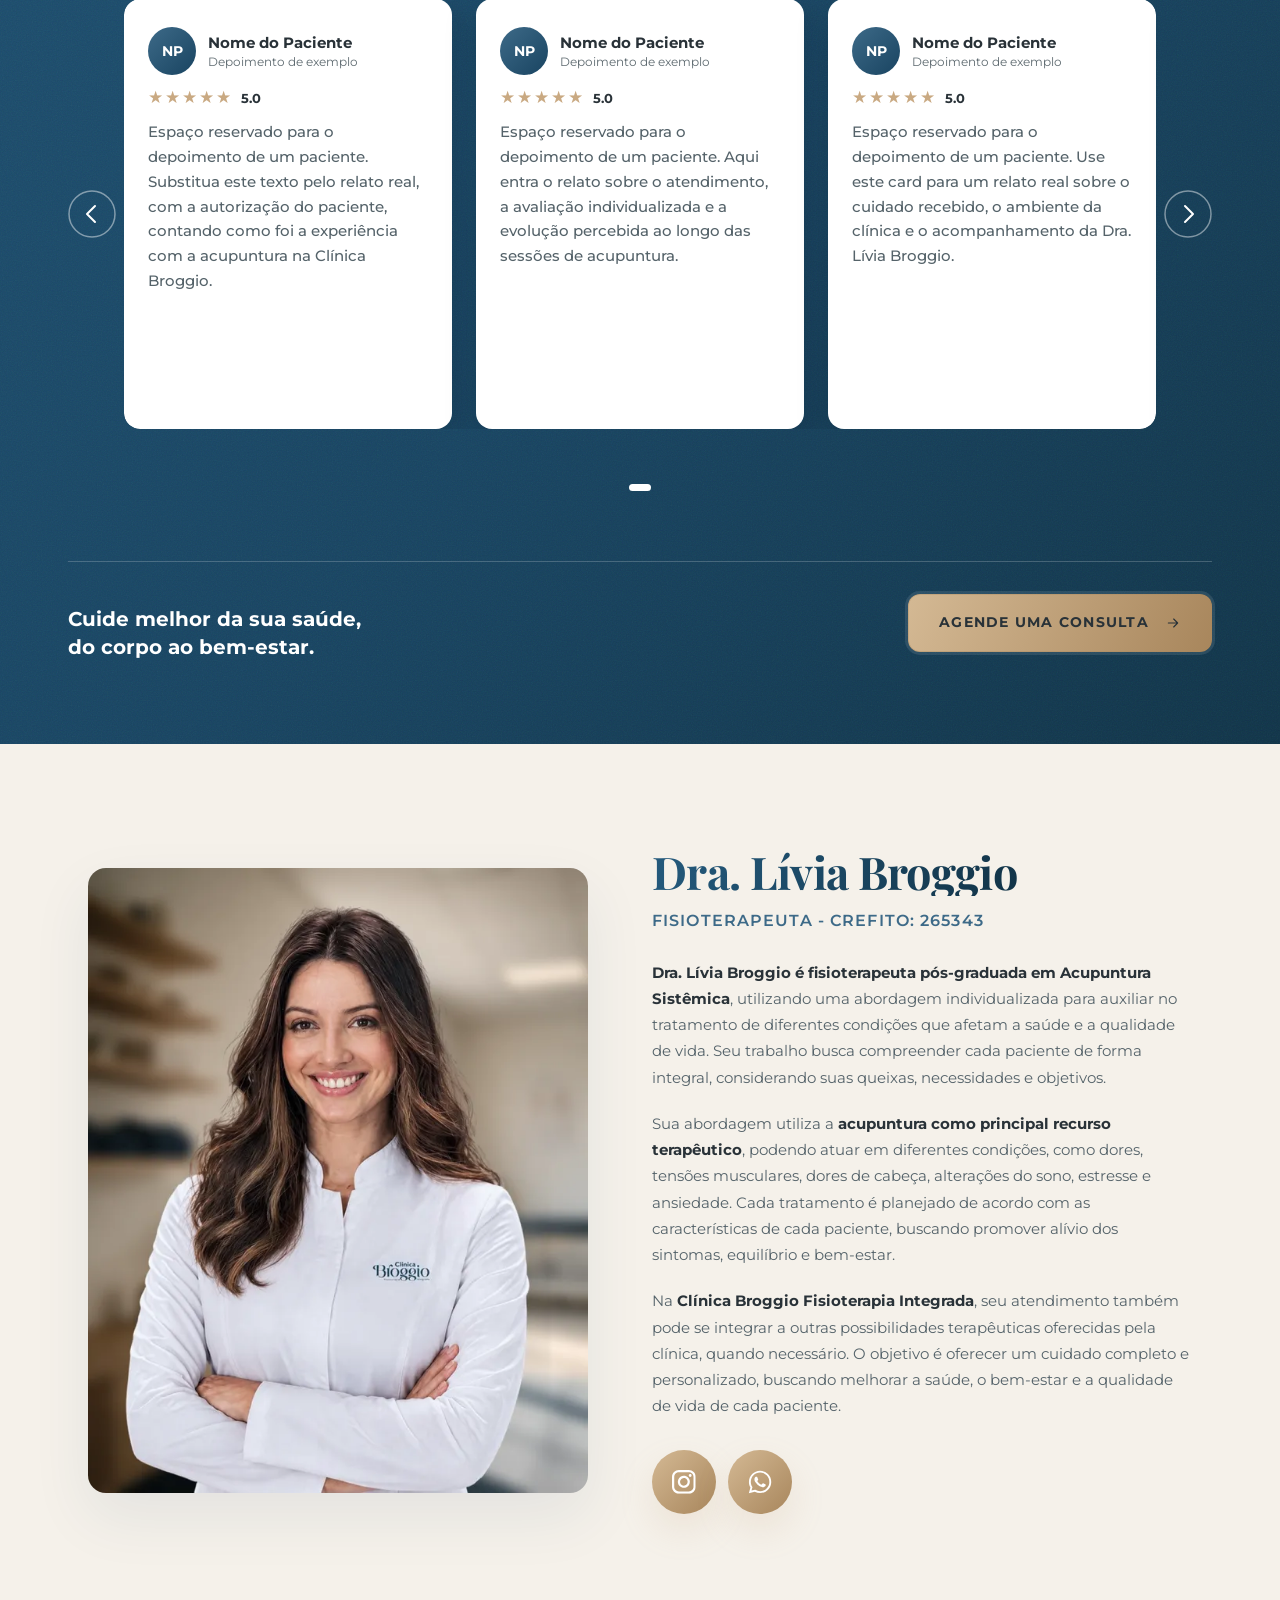
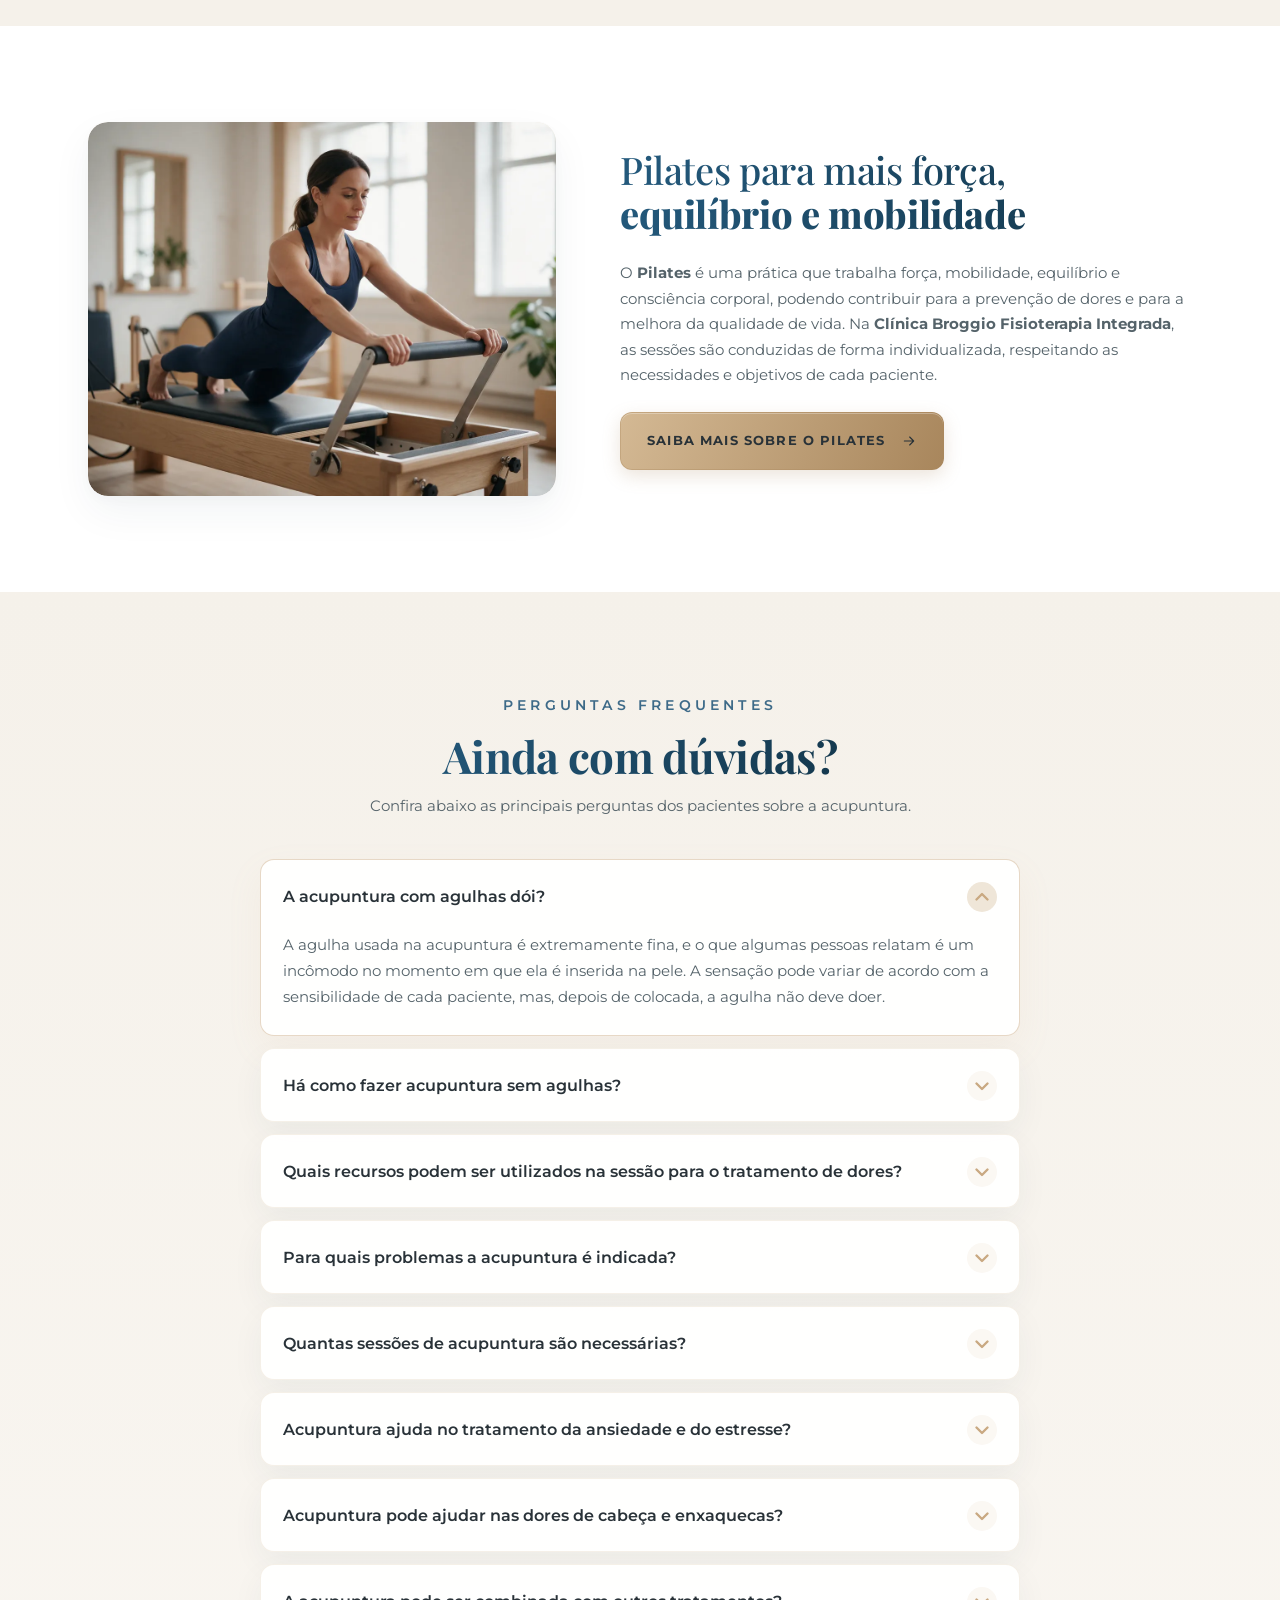
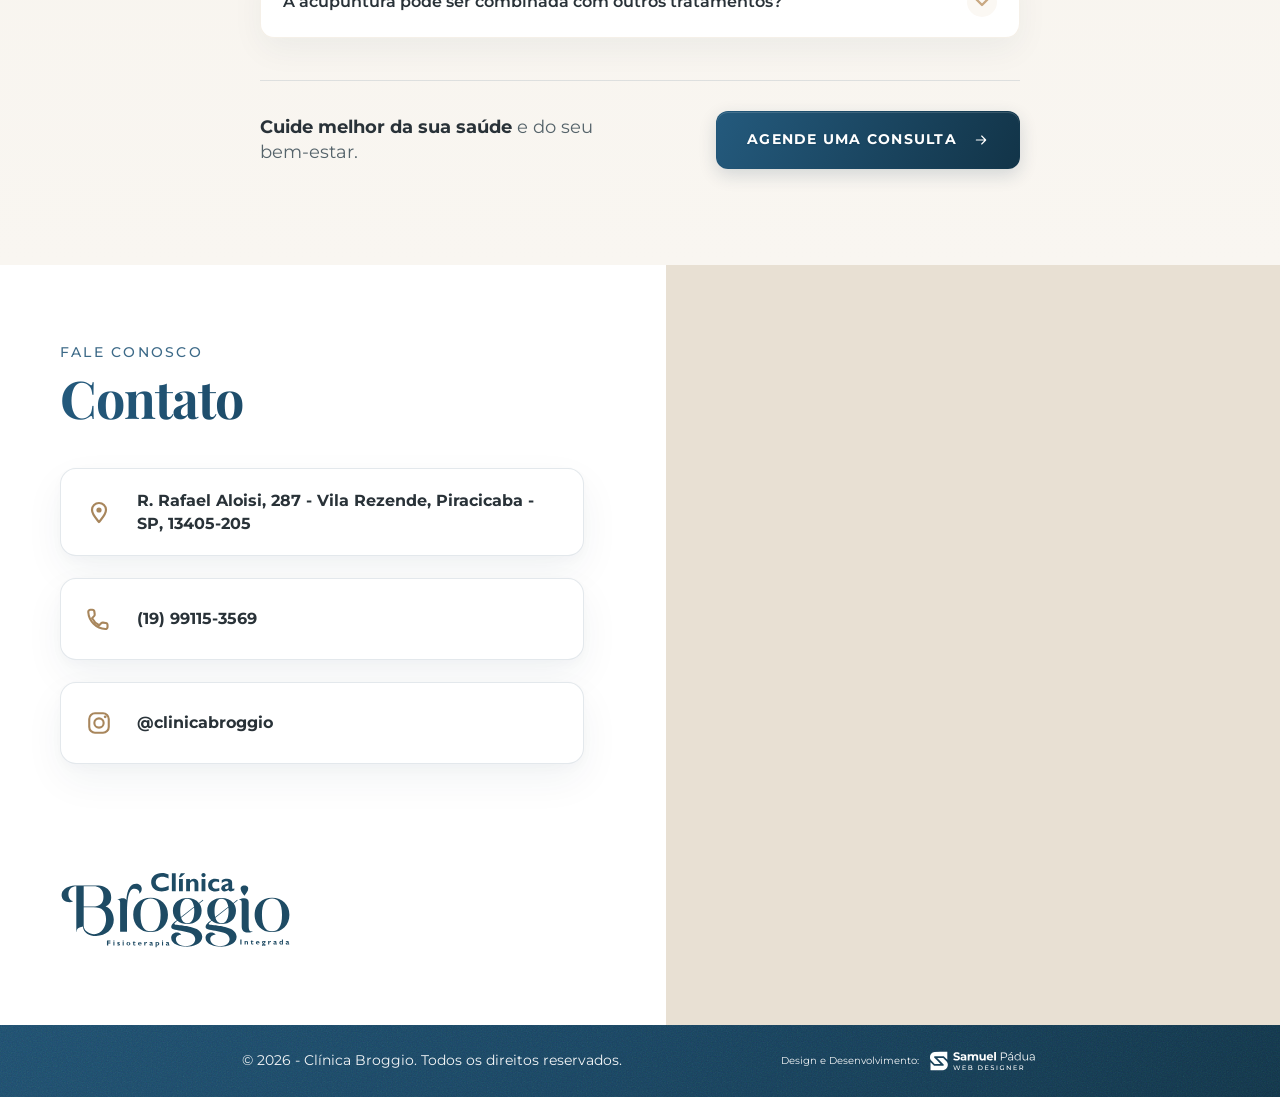
==== commit ad9e5c45: "fix: foto de perfil da Dra. Lívia refeita a partir da nova foto da hero" ====
--- a/acupuntura/index.html
+++ b/acupuntura/index.html
@@ -492,13 +492,13 @@
       <div class="profile-media">
         <picture>
           <source type="image/webp" srcset="../assets/img/acupuntura/perfil-livia.webp">
-          <img src="../assets/img/acupuntura/perfil-livia.jpg" alt="Dra. Lívia Broggio na Clínica Broggio" class="profile-image" width="531" height="860" loading="lazy">
+          <img src="../assets/img/acupuntura/perfil-livia.jpg" alt="Dra. Lívia Broggio na Clínica Broggio" class="profile-image" width="640" height="800" loading="lazy">
         </picture>
       </div>
 
       <div class="profile-content">
         <h2 class="profile-title">Dra. Lívia Broggio</h2>
-        <p class="profile-meta">FISIOTERAPEUTA - CREFITO: 265343</p>
+        <p class="profile-meta">FISIOTERAPEUTA - <span>CREFITO: 265343</span></p>
 
         <div class="profile-body">
           <p><strong>Dra. Lívia Broggio é fisioterapeuta pós-graduada em Acupuntura Sistêmica</strong>, utilizando uma abordagem individualizada para auxiliar no tratamento de diferentes condições que afetam a saúde e a qualidade de vida. Seu trabalho busca compreender cada paciente de forma integral, considerando suas queixas, necessidades e objetivos.</p>
--- a/assets/css/style.css
+++ b/assets/css/style.css
@@ -241,7 +241,7 @@
   align-items: center;
   justify-content: center;
   gap: 16px;
-  background: linear-gradient(115deg, #245A7D, #123448);
+  background: linear-gradient(115deg, #245A7D, #123448) border-box;
   border: 1px solid rgba(25, 68, 97, 0.1);
   box-shadow: 0 6px 18px rgba(18, 52, 72, 0.16), inset 0 1px rgba(255, 255, 255, 0.15);
   overflow: hidden;
@@ -673,7 +673,7 @@
 
 /* Variante champagne (destaques premium, ex.: cross-sell) */
 .btn-cta--accent {
-  background: linear-gradient(115deg, #D4B994, var(--accent-dark));
+  background: linear-gradient(115deg, #D4B994, var(--accent-dark)) border-box;
   color: var(--dark);
   border-color: rgba(168, 134, 92, 0.35);
   text-shadow: none;
@@ -943,7 +943,7 @@
   right: max(24px, env(safe-area-inset-right));
   width: 60px;
   height: 60px;
-  background: linear-gradient(135deg, #245A7D, #123448);
+  background: linear-gradient(135deg, #245A7D, #123448) border-box;
   border-radius: 50%;
   display: flex;
   align-items: center;
@@ -1515,6 +1515,8 @@
   margin-bottom: 28px;
 }
 
+.profile-meta span { white-space: nowrap; }
+
 .profile-body {
   display: flex;
   flex-direction: column;
@@ -1771,6 +1773,27 @@
   font-weight: 400;
   line-height: 1.75;
   color: #55636A;
+}
+
+/* Respostas com lista (ex.: sinais de hérnia) */
+.faq-answer p:has(+ ul) { padding-bottom: 8px; }
+
+.faq-answer ul {
+  margin: 0;
+  padding: 0 22px 12px 42px;
+  font-size: 15px;
+  font-weight: 400;
+  line-height: 1.75;
+  color: #55636A;
+}
+
+.faq-answer li::marker { color: var(--accent); }
+
+.faq-answer a {
+  color: var(--primary);
+  font-weight: 600;
+  text-decoration: underline;
+  text-underline-offset: 3px;
 }
 
 .faq-footer {
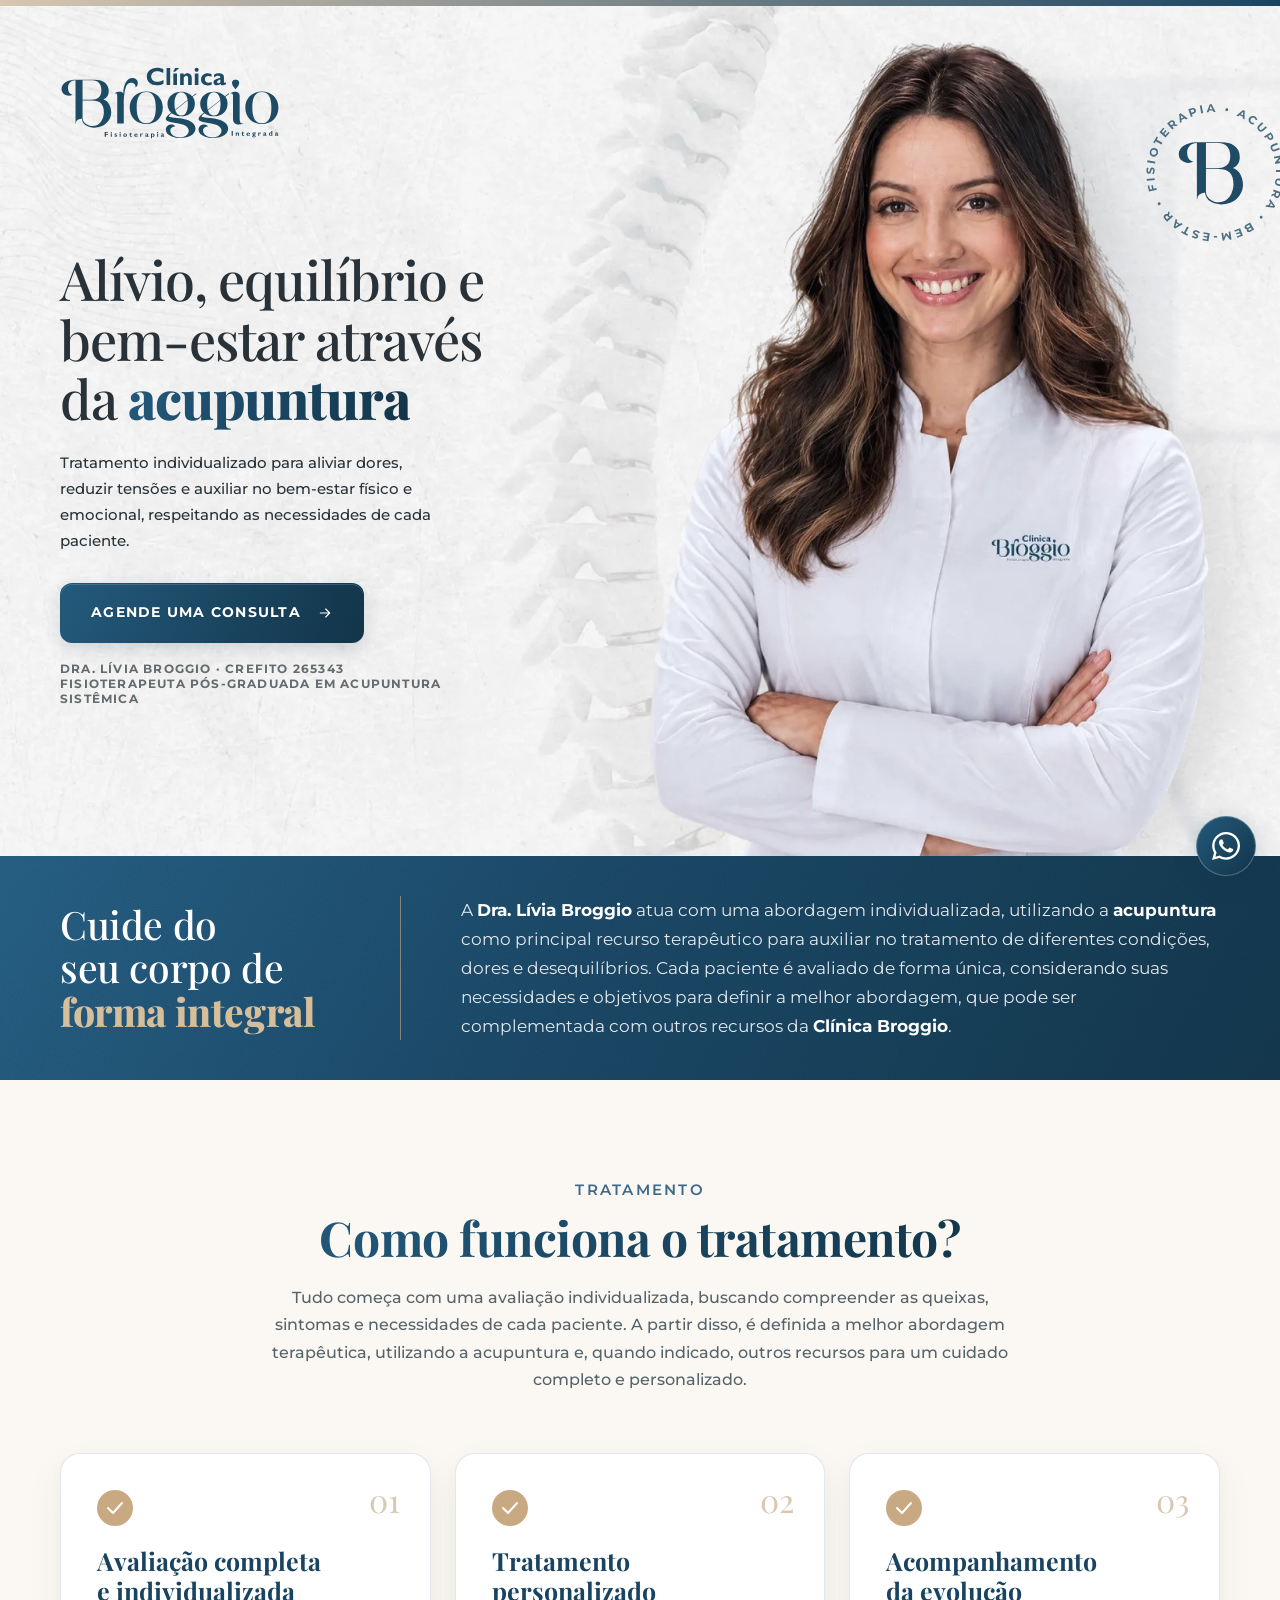
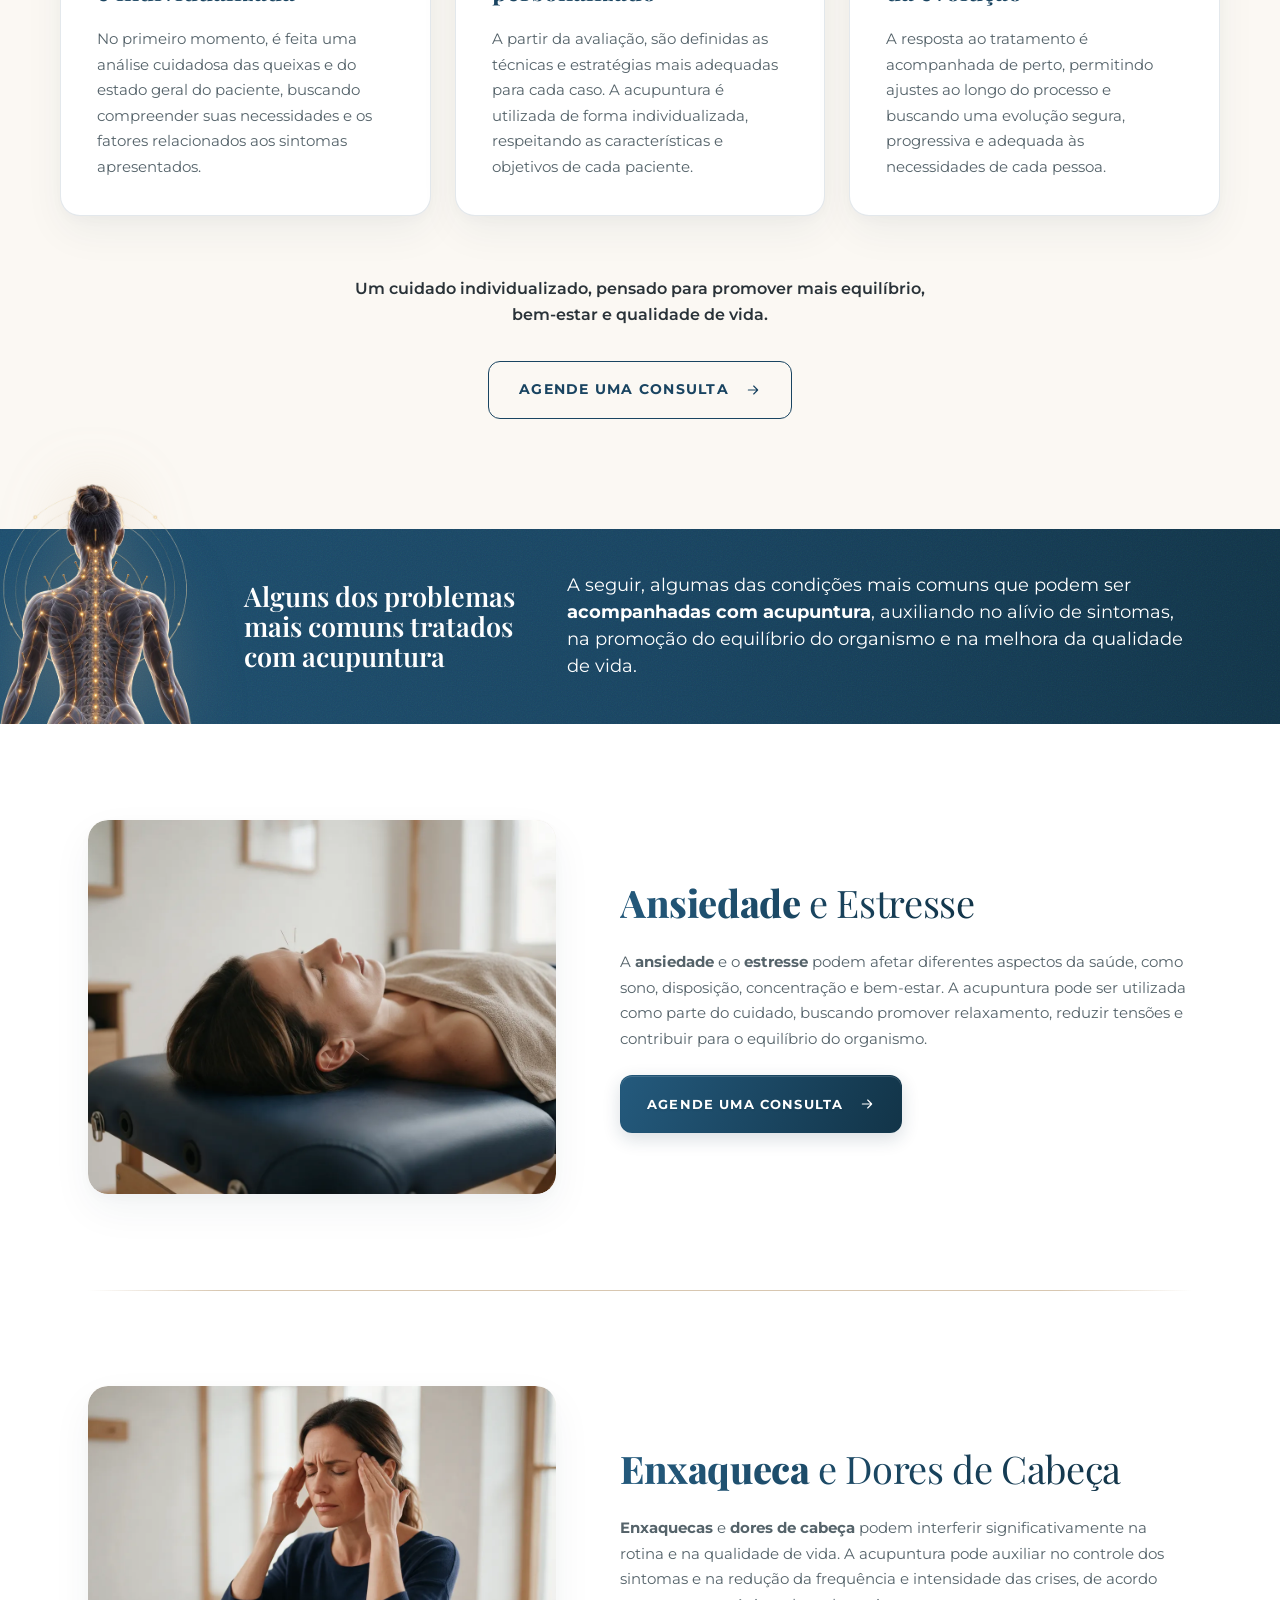
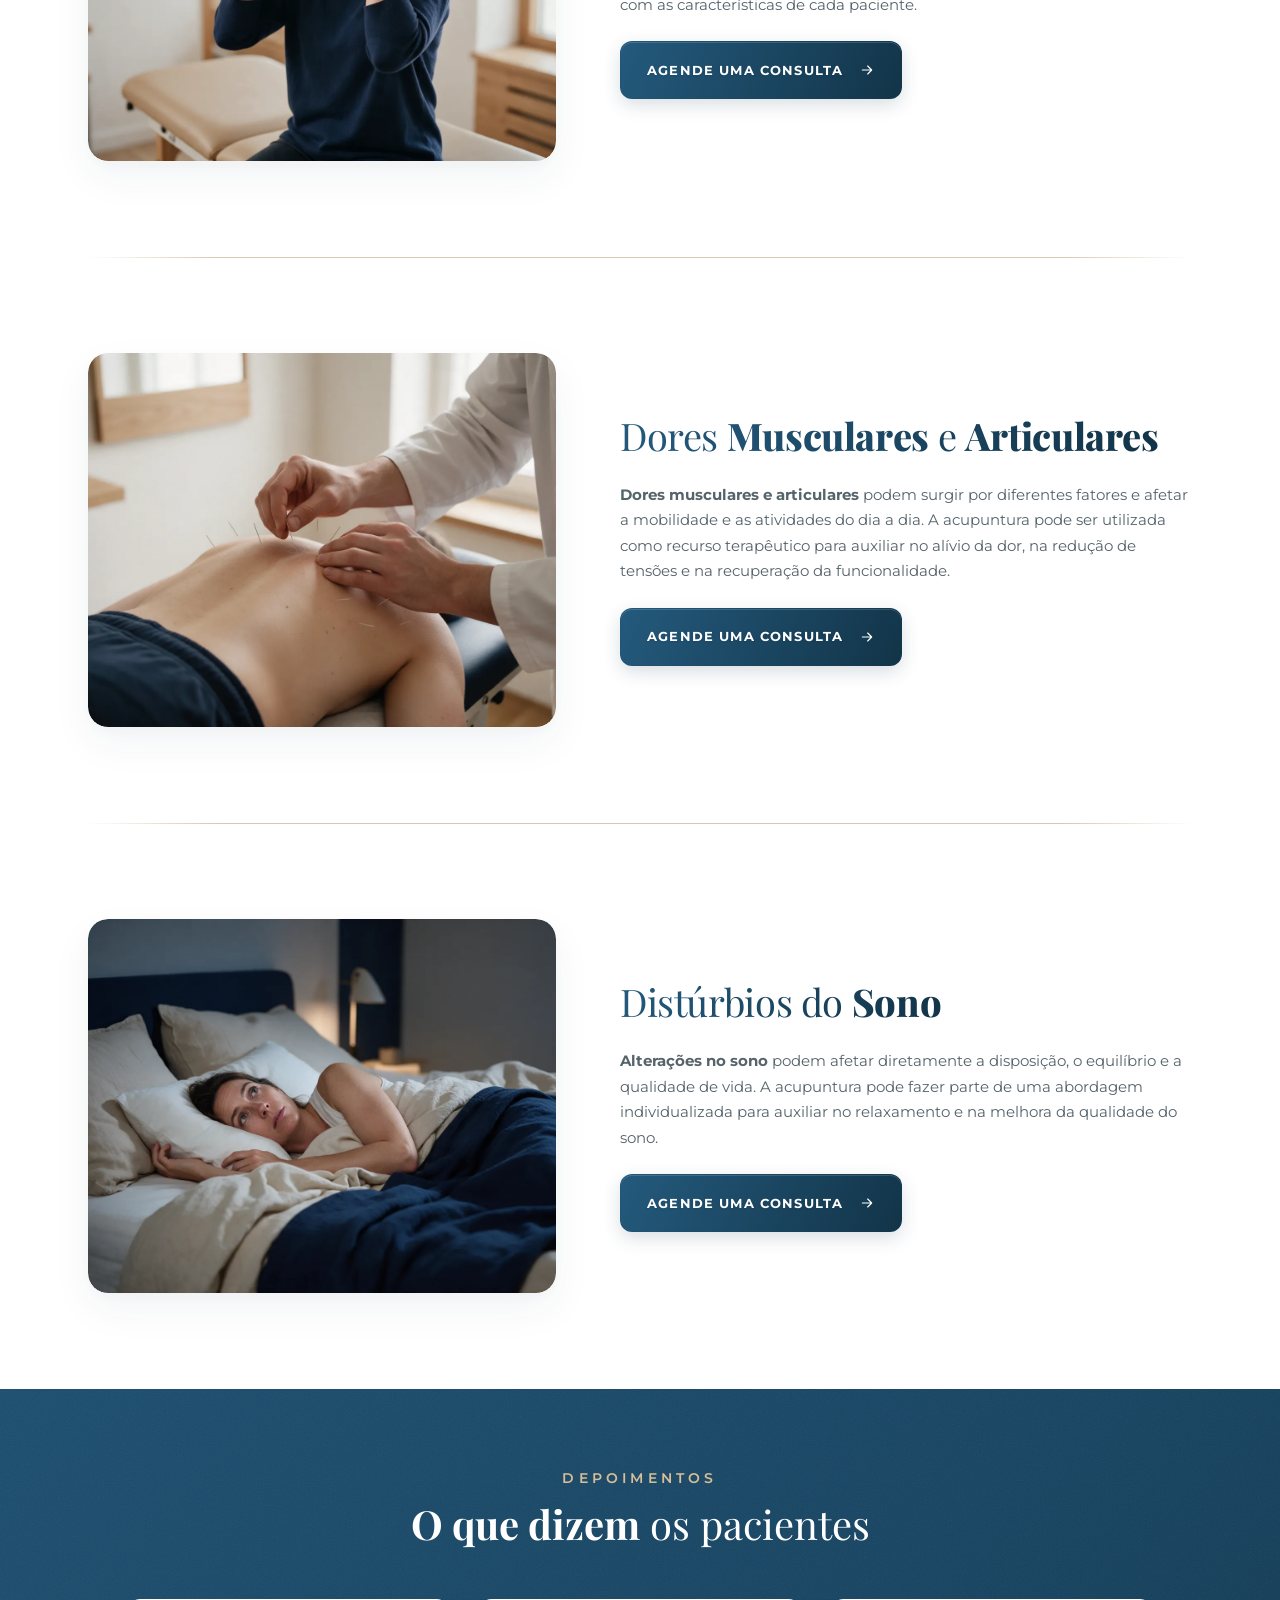
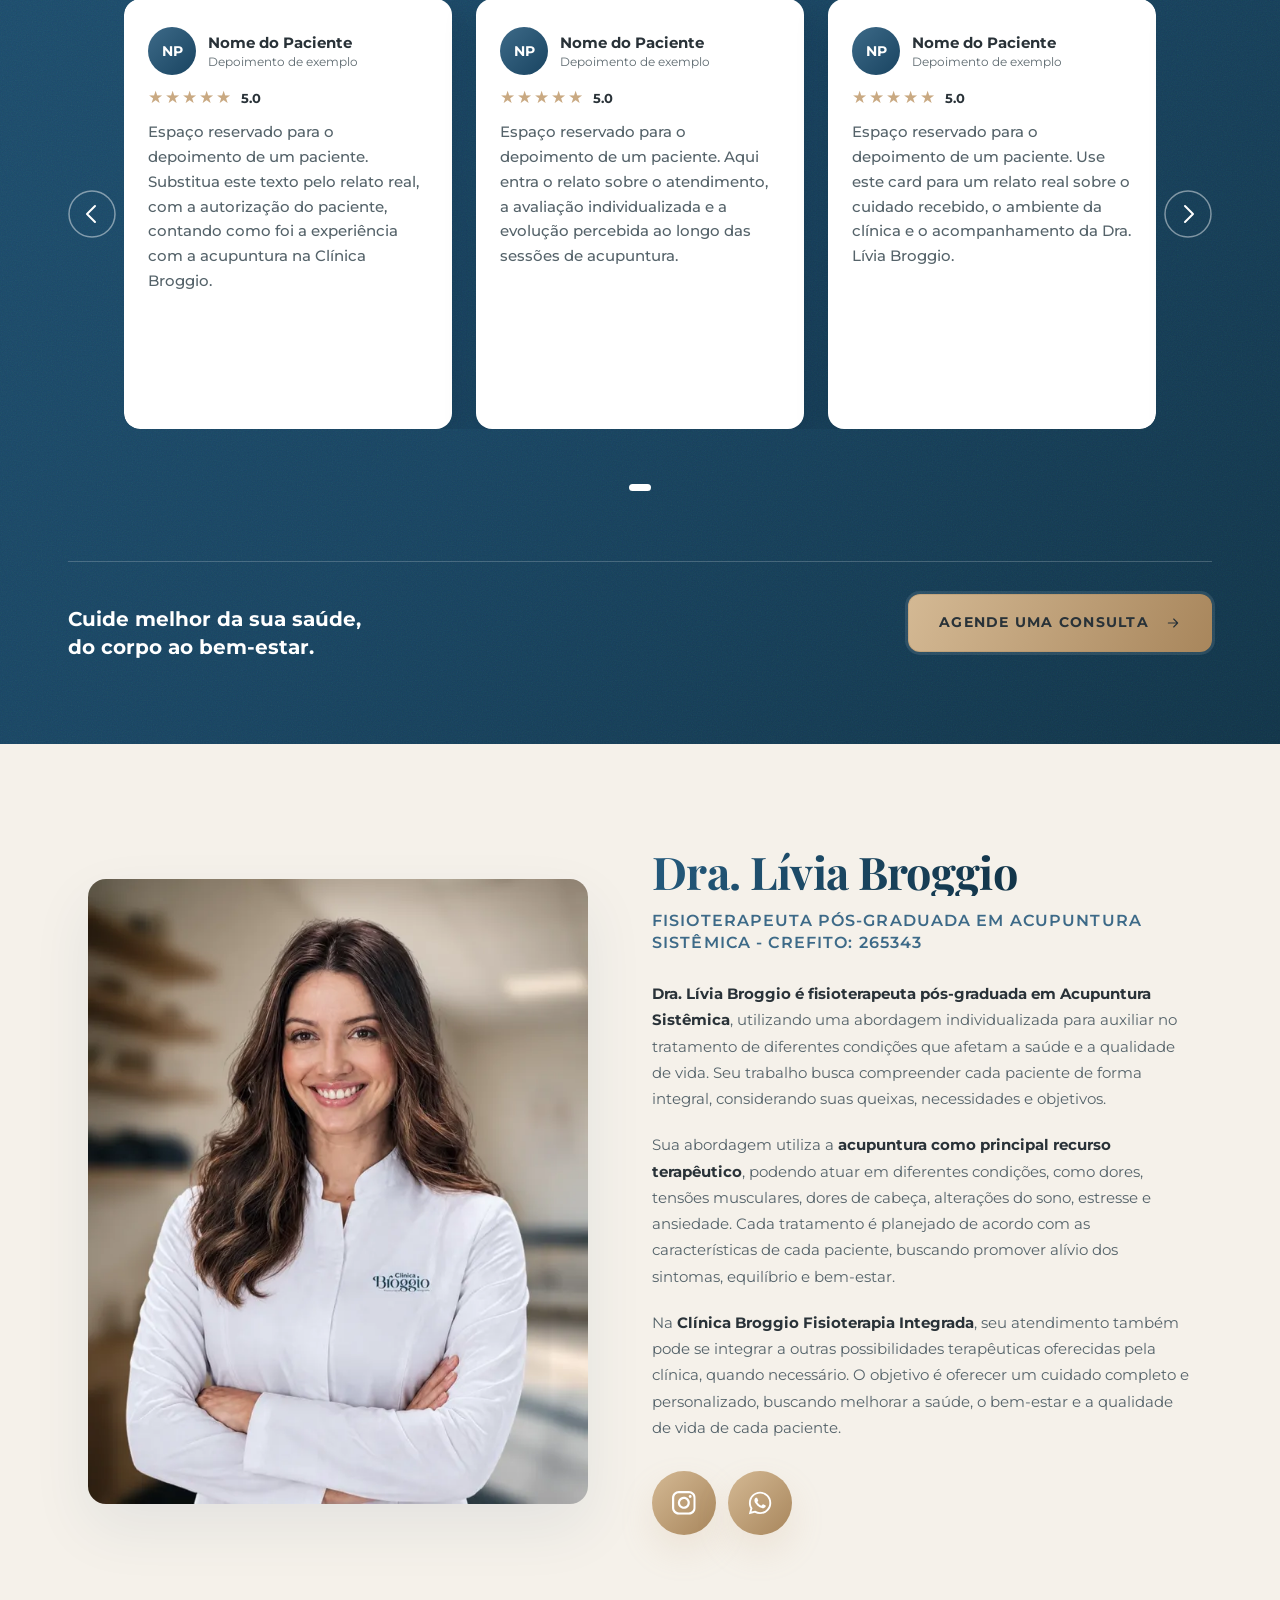
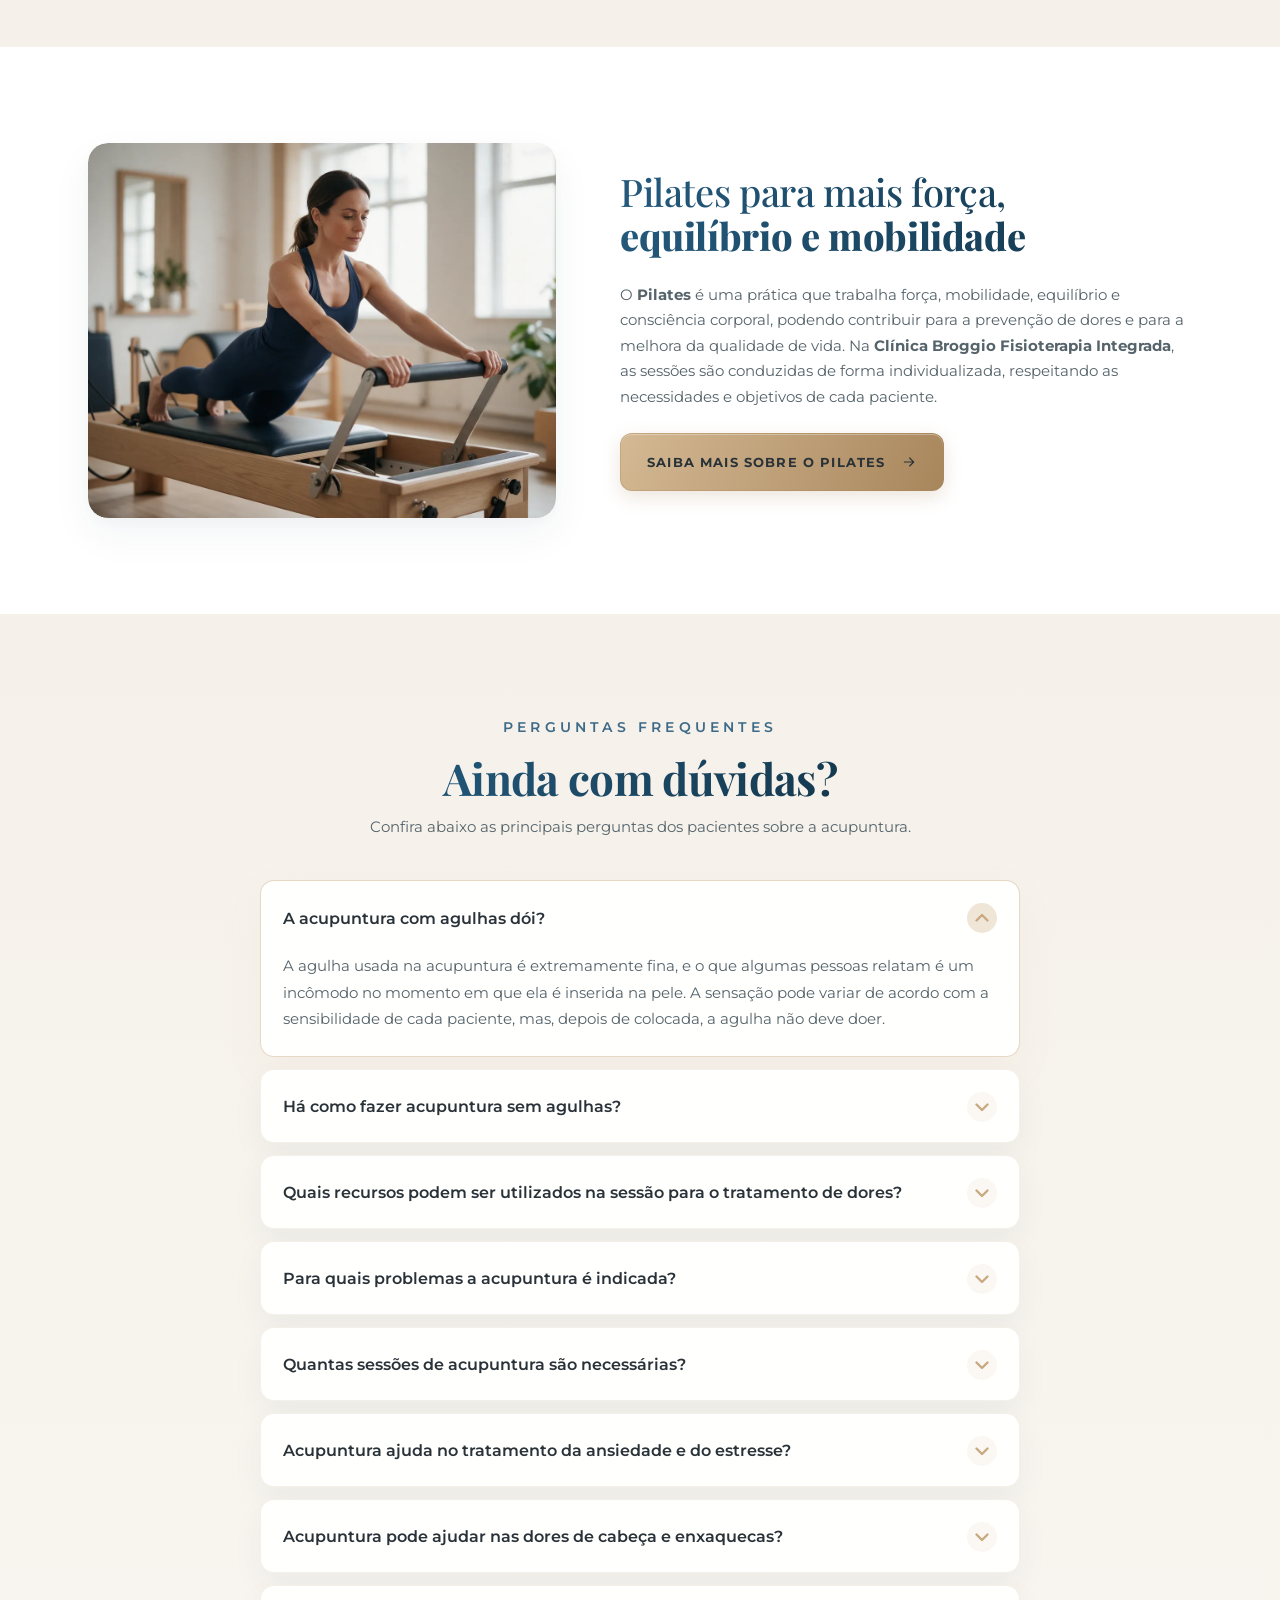
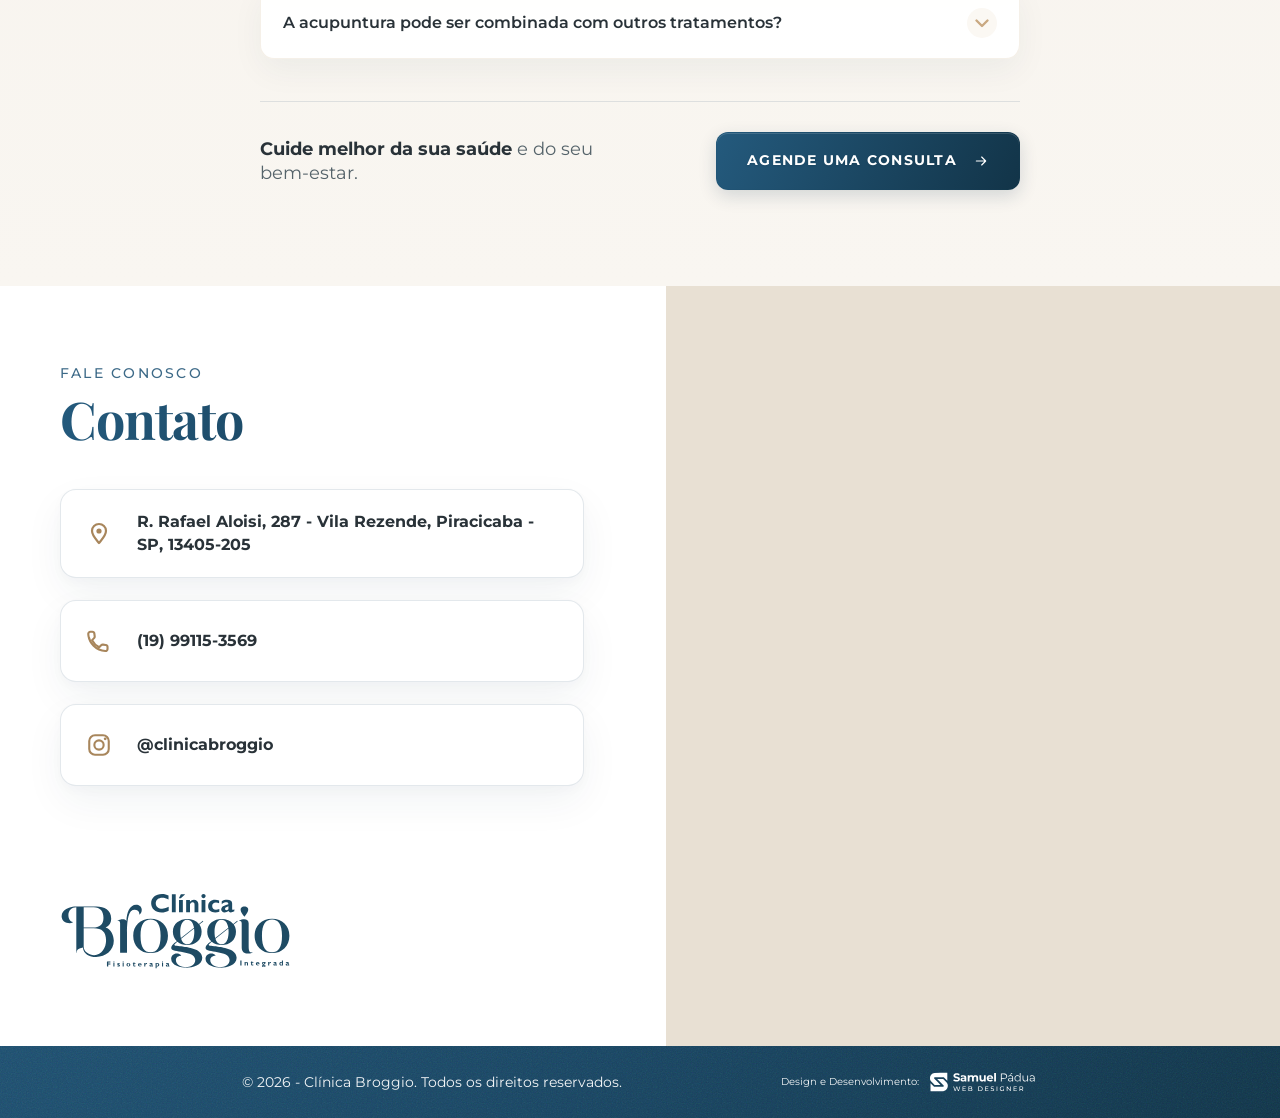
==== commit d0374e53: "fix: formação da Dra. Lívia no hero e no cabeçalho do perfil" ====
--- a/acupuntura/index.html
+++ b/acupuntura/index.html
@@ -171,7 +171,7 @@
             Agende uma Consulta
           </a>
 
-          <p class="crefito">Dra. Lívia Broggio &middot; CREFITO 265343</p>
+          <p class="crefito">Dra. Lívia Broggio &middot; CREFITO 265343<br>Fisioterapeuta pós-graduada em Acupuntura Sistêmica</p>
         </div>
 
         <!-- Coluna direita: foto -->
@@ -498,7 +498,7 @@
 
       <div class="profile-content">
         <h2 class="profile-title">Dra. Lívia Broggio</h2>
-        <p class="profile-meta">FISIOTERAPEUTA - <span>CREFITO: 265343</span></p>
+        <p class="profile-meta">FISIOTERAPEUTA PÓS-GRADUADA EM ACUPUNTURA SISTÊMICA - <span>CREFITO: 265343</span></p>
 
         <div class="profile-body">
           <p><strong>Dra. Lívia Broggio é fisioterapeuta pós-graduada em Acupuntura Sistêmica</strong>, utilizando uma abordagem individualizada para auxiliar no tratamento de diferentes condições que afetam a saúde e a qualidade de vida. Seu trabalho busca compreender cada paciente de forma integral, considerando suas queixas, necessidades e objetivos.</p>
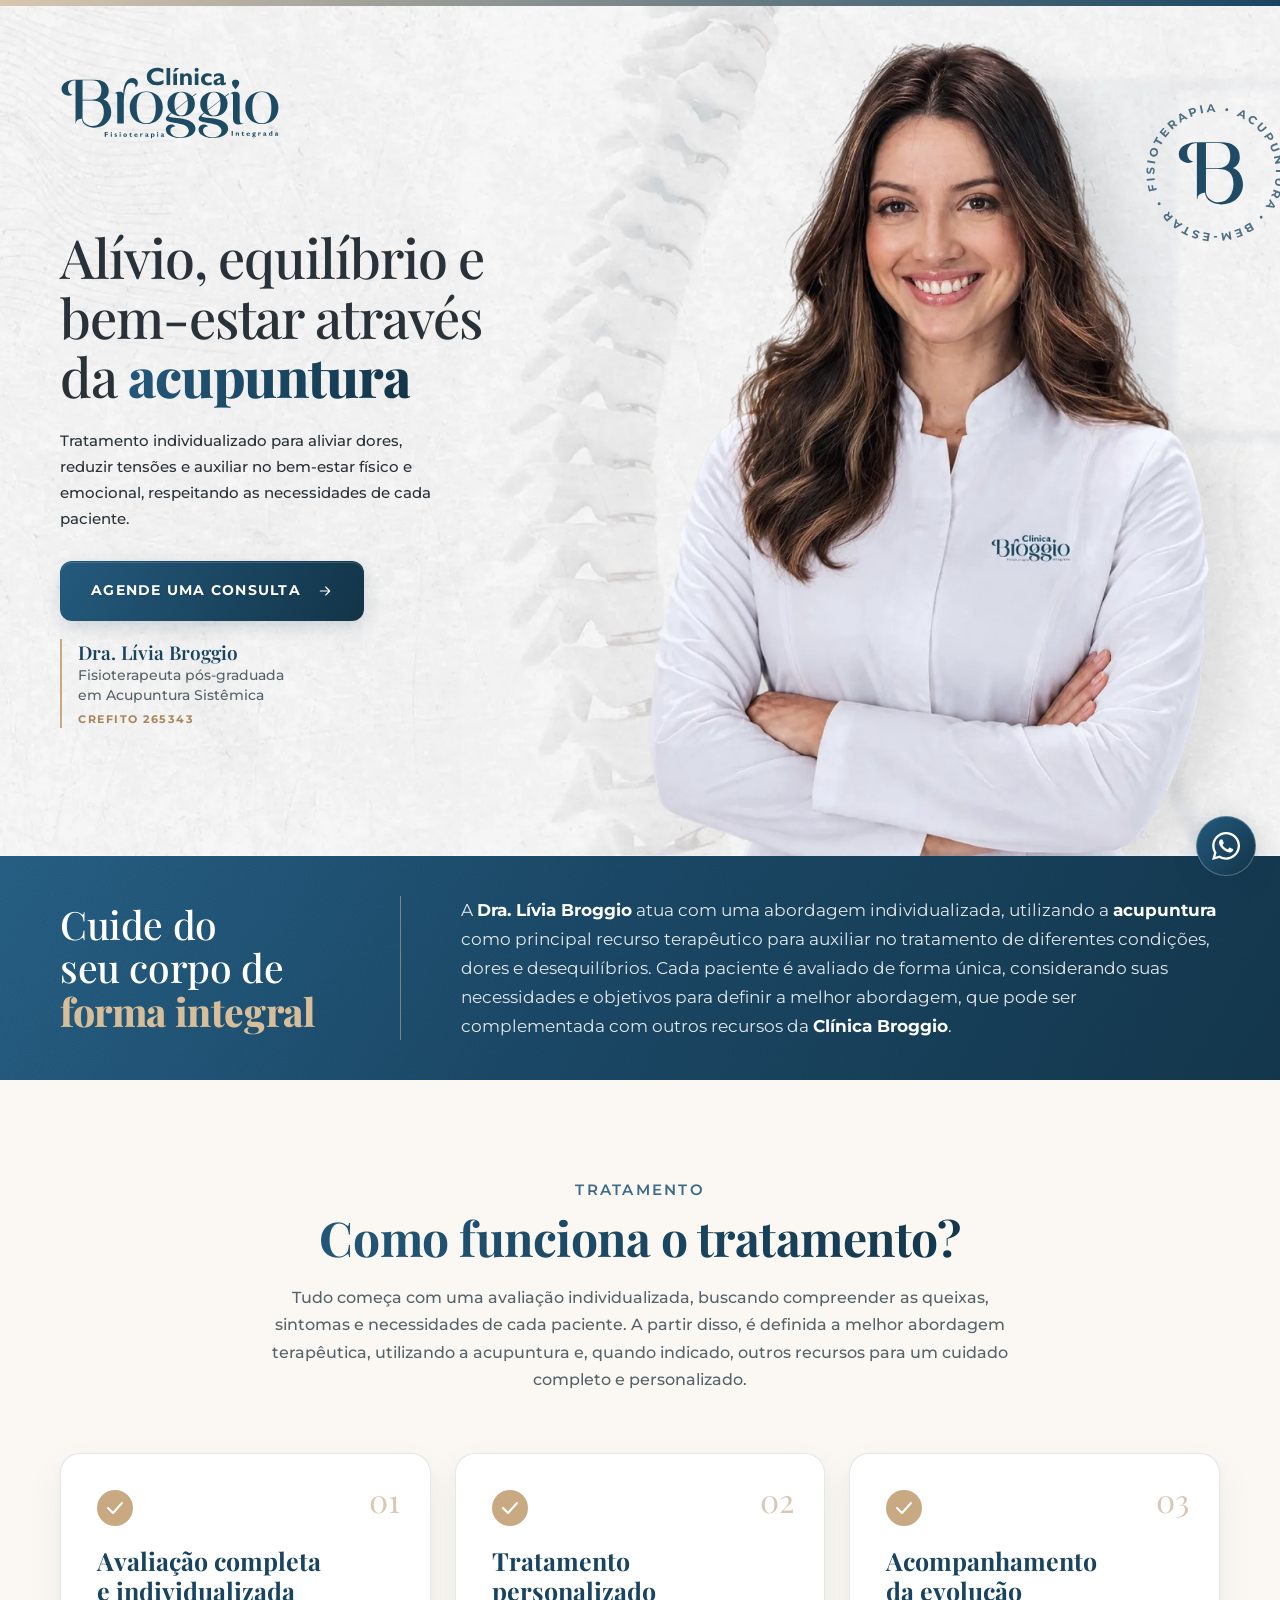
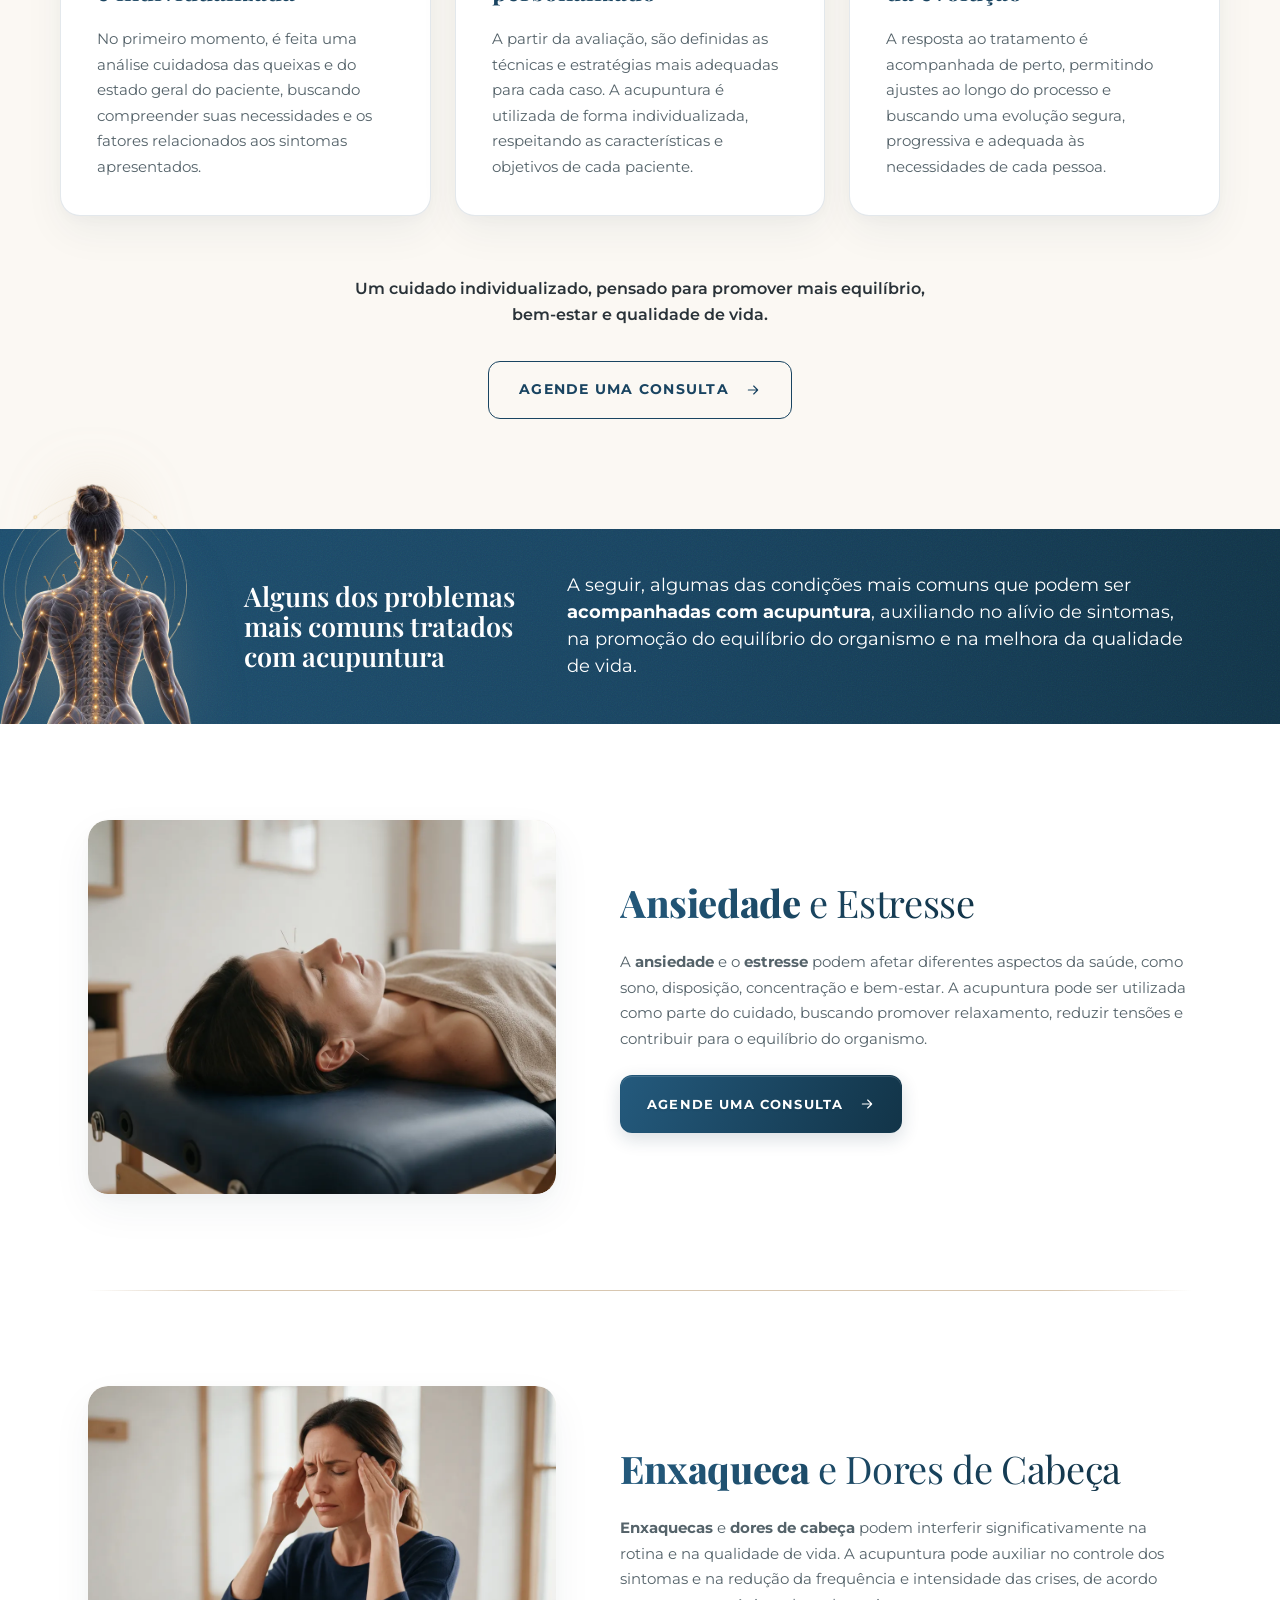
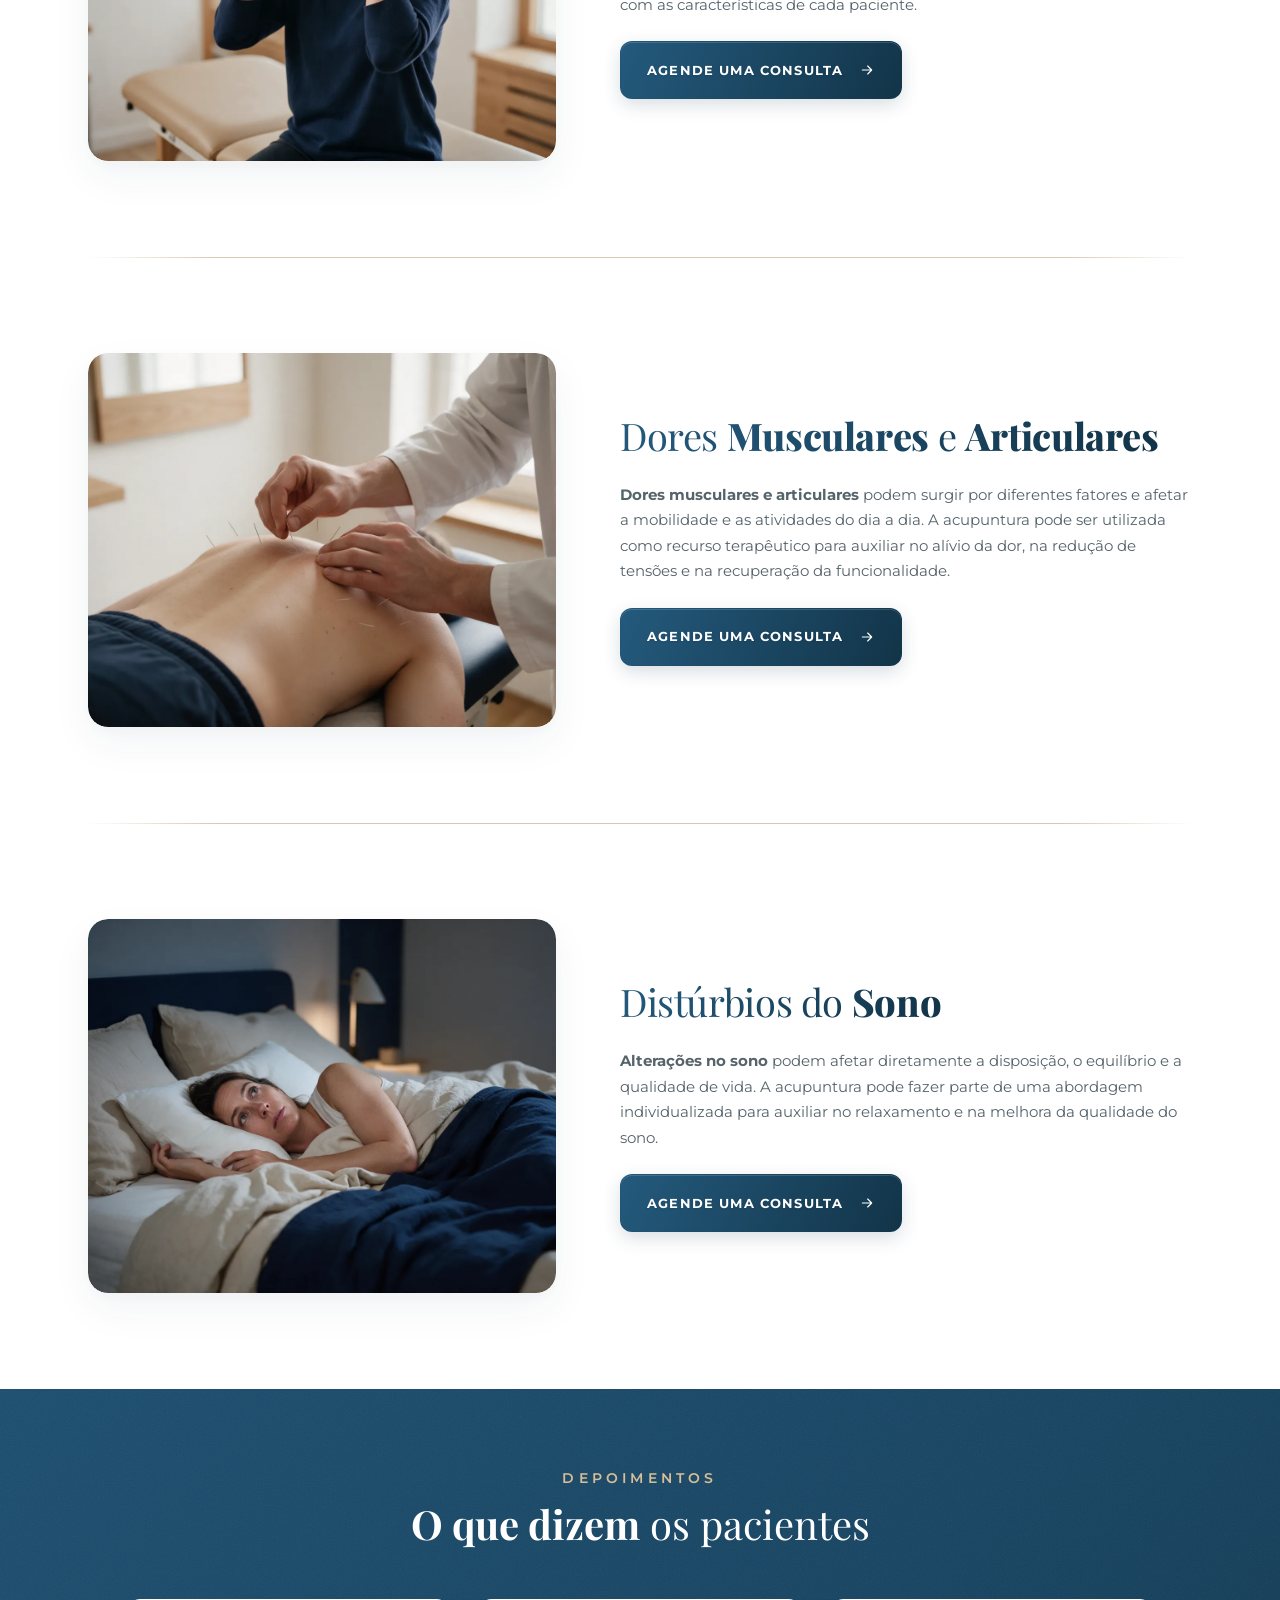
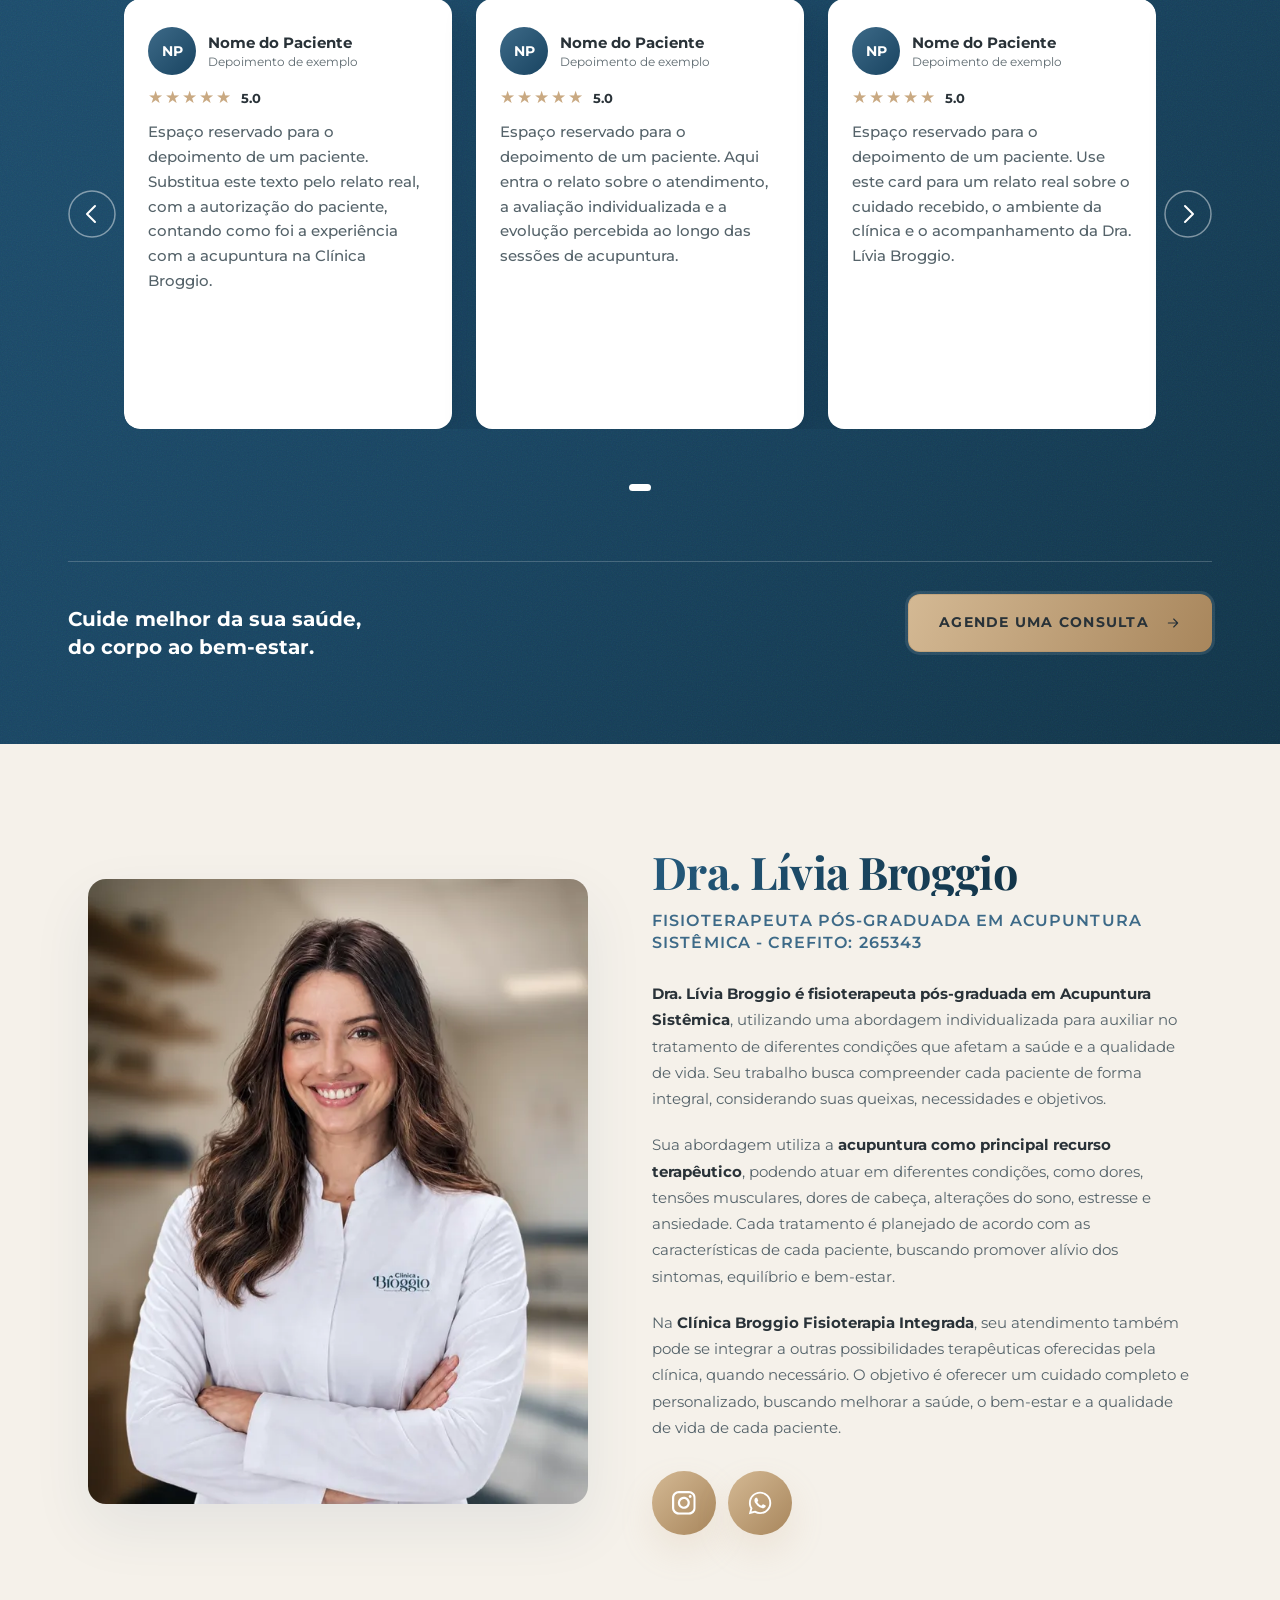
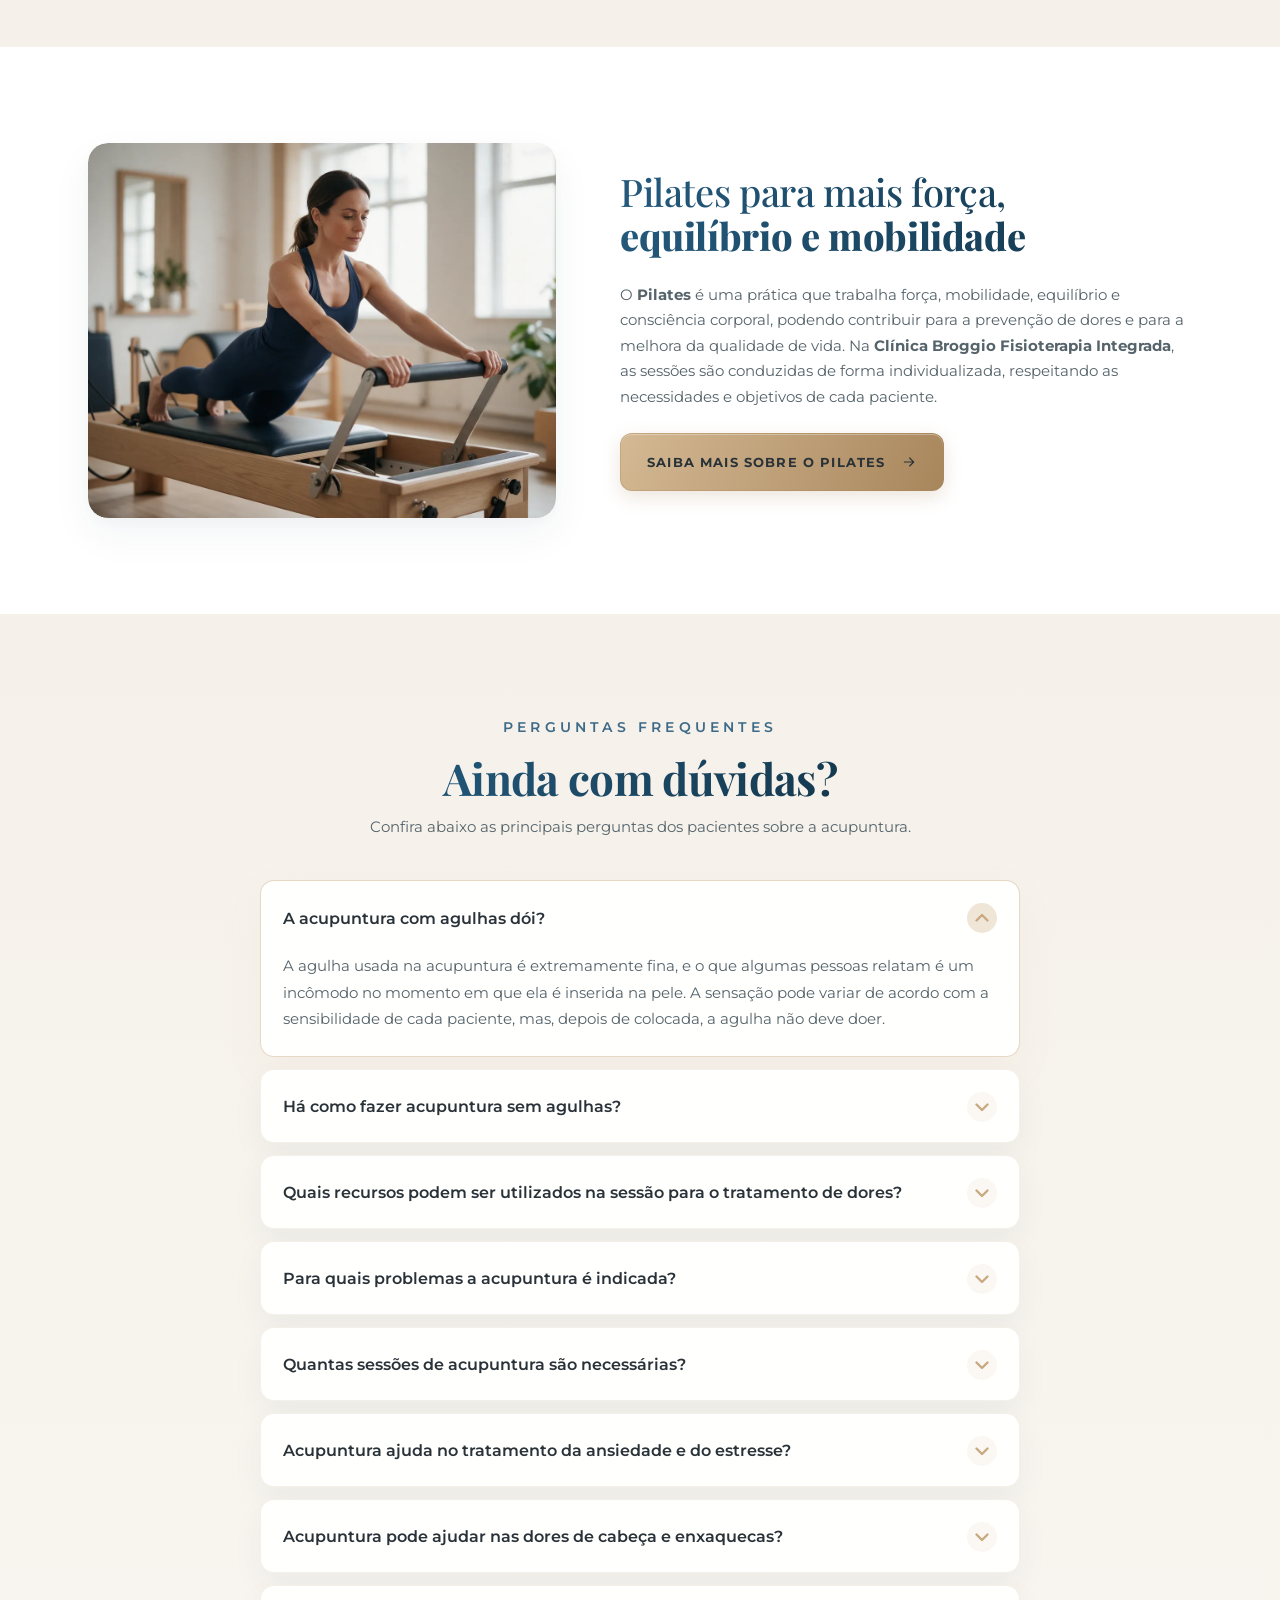
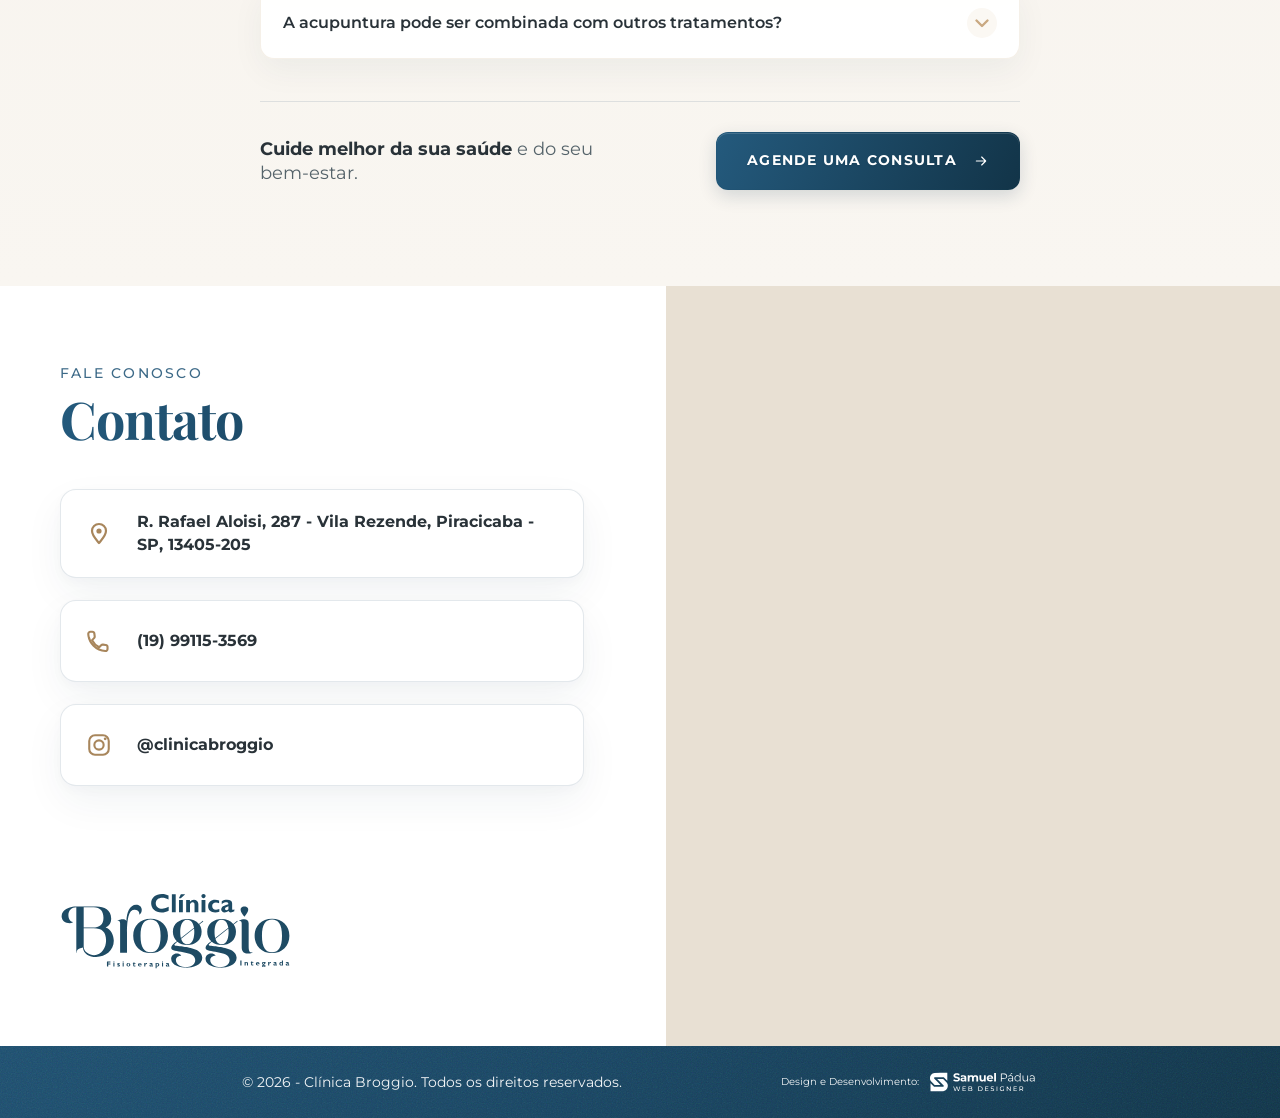
==== commit 42cae275: "style: bloco de credencial da Dra. Lívia no hero" ====
--- a/acupuntura/index.html
+++ b/acupuntura/index.html
@@ -171,7 +171,11 @@
             Agende uma Consulta
           </a>
 
-          <p class="crefito">Dra. Lívia Broggio &middot; CREFITO 265343<br>Fisioterapeuta pós-graduada em Acupuntura Sistêmica</p>
+          <div class="hero-credential">
+            <p class="hc-name">Dra. Lívia Broggio</p>
+            <p class="hc-title">Fisioterapeuta pós-graduada em Acupuntura Sistêmica</p>
+            <p class="hc-reg">CREFITO 265343</p>
+          </div>
         </div>
 
         <!-- Coluna direita: foto -->
--- a/assets/css/style.css
+++ b/assets/css/style.css
@@ -312,6 +312,71 @@
   opacity: 0.7;
 }
 
+/* Credencial da profissional abaixo do CTA (nome, formação e registro) */
+.hero-credential {
+  display: grid;
+  gap: 3px;
+  max-width: 380px;
+  padding: 2px 0 2px 16px;
+  border-left: 2px solid var(--accent);
+}
+
+.hero-credential p { margin: 0; }
+
+.hc-name {
+  font-family: var(--font-display);
+  font-size: 19px;
+  font-weight: 600;
+  line-height: 1.2;
+  color: var(--primary);
+}
+
+.hc-title {
+  font-size: 13.5px;
+  font-weight: 500;
+  line-height: 1.45;
+  color: var(--text);
+  text-wrap: balance;
+}
+
+.hc-reg {
+  margin-top: 3px !important;
+  font-size: 11px;
+  font-weight: 700;
+  letter-spacing: 0.14em;
+  text-transform: uppercase;
+  color: var(--accent-dark);
+}
+
+@media (max-width: 820px) {
+  .hero-credential {
+    justify-items: center;
+    text-align: center;
+    margin: 0 auto;
+    padding: 18px 0 0;
+    border-left: 0;
+    position: relative;
+  }
+
+  .hero-credential::before {
+    content: "";
+    position: absolute;
+    top: 0;
+    left: 50%;
+    width: 36px;
+    height: 2px;
+    background: var(--accent);
+    translate: -50% 0;
+  }
+
+  .hc-title { max-width: 30ch; }
+}
+
+@media (max-width: 360px) {
+  .hc-name { font-size: 17px; }
+  .hc-title { font-size: 12.5px; }
+}
+
 /* CTA do hero 12% menor que o padrão (somente desktop) */
 @media (min-width: 821px) {
   .hero .btn-cta {
@@ -390,7 +455,8 @@
 .hero-left h1 { animation-delay: 0.08s; }
 .hero-left .subtext { animation-delay: 0.16s; }
 .hero-left .btn-cta { animation-delay: 0.24s; }
-.hero-left .crefito { animation-delay: 0.3s; }
+.hero-left .crefito,
+.hero-left .hero-credential { animation-delay: 0.3s; }
 .hero-right { animation: entrance 1s var(--ease-out) 0.12s backwards; }
 
 @keyframes spin-stamp {
